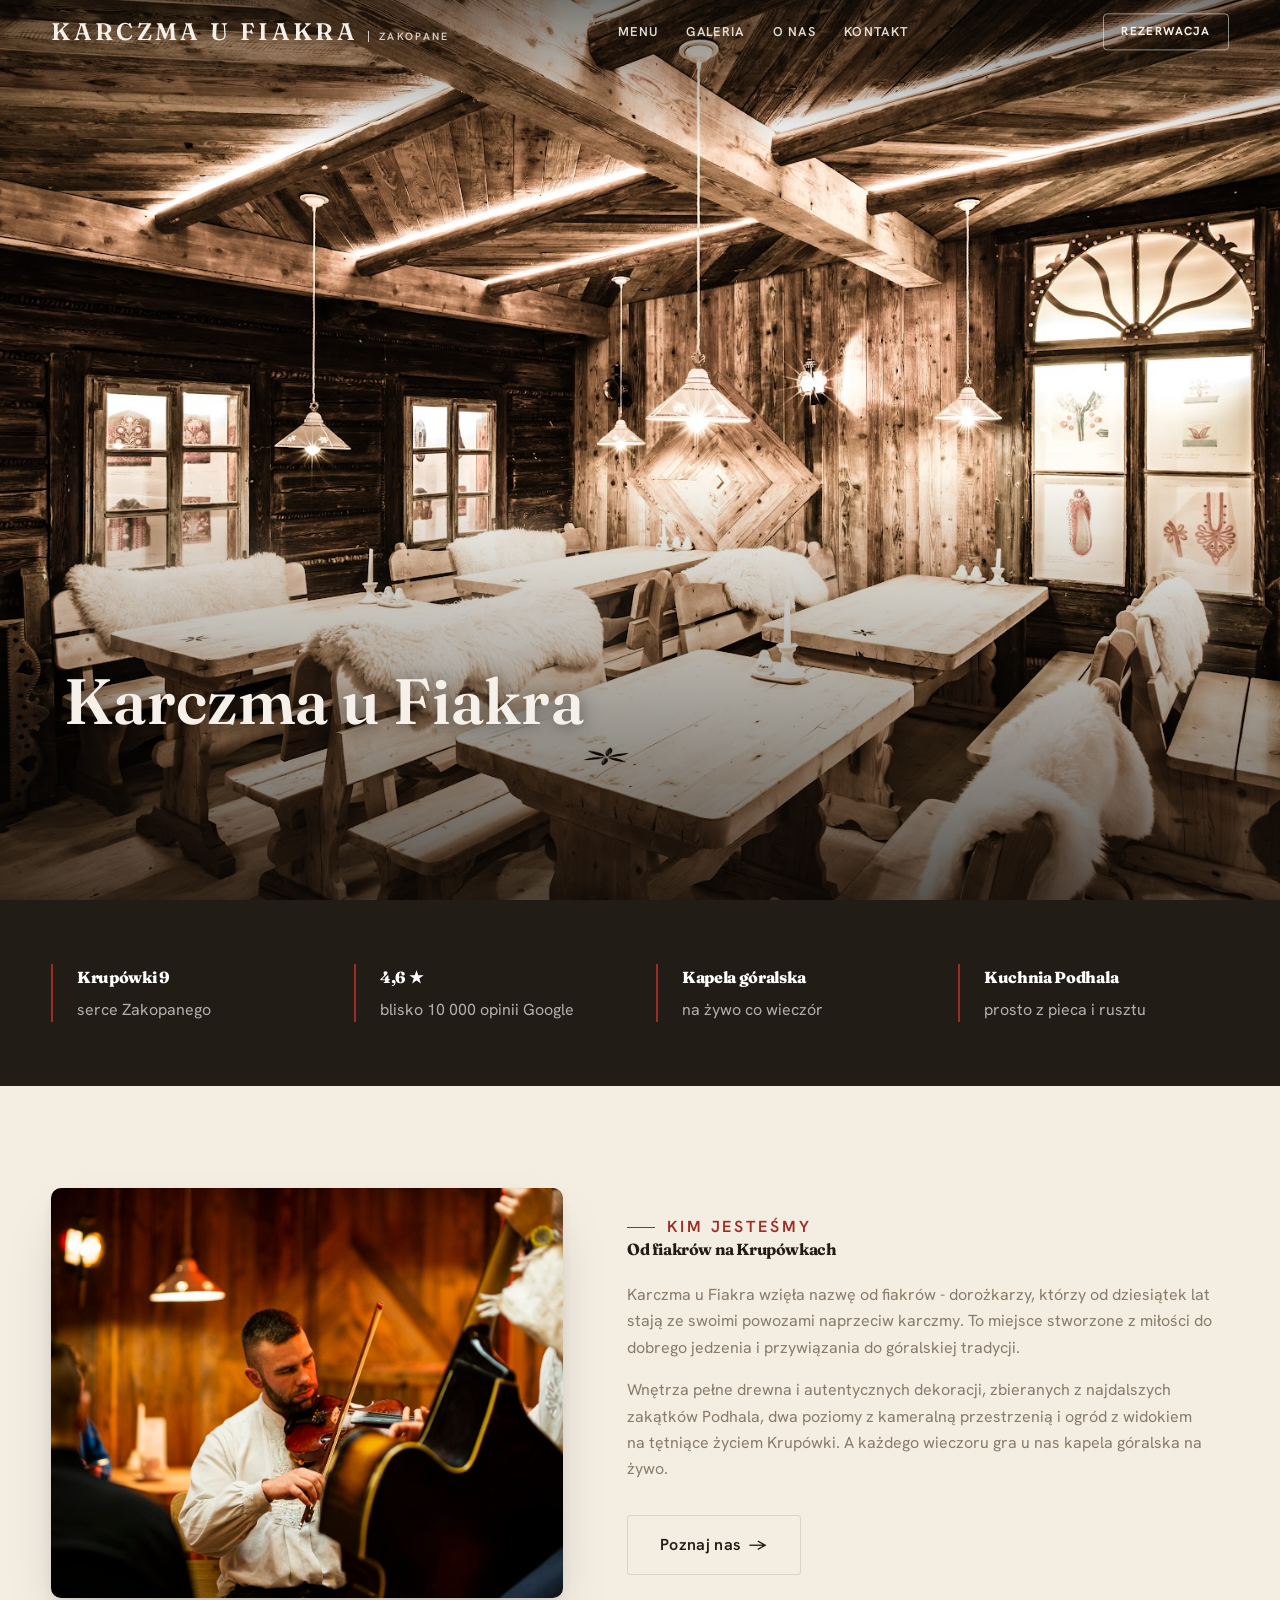
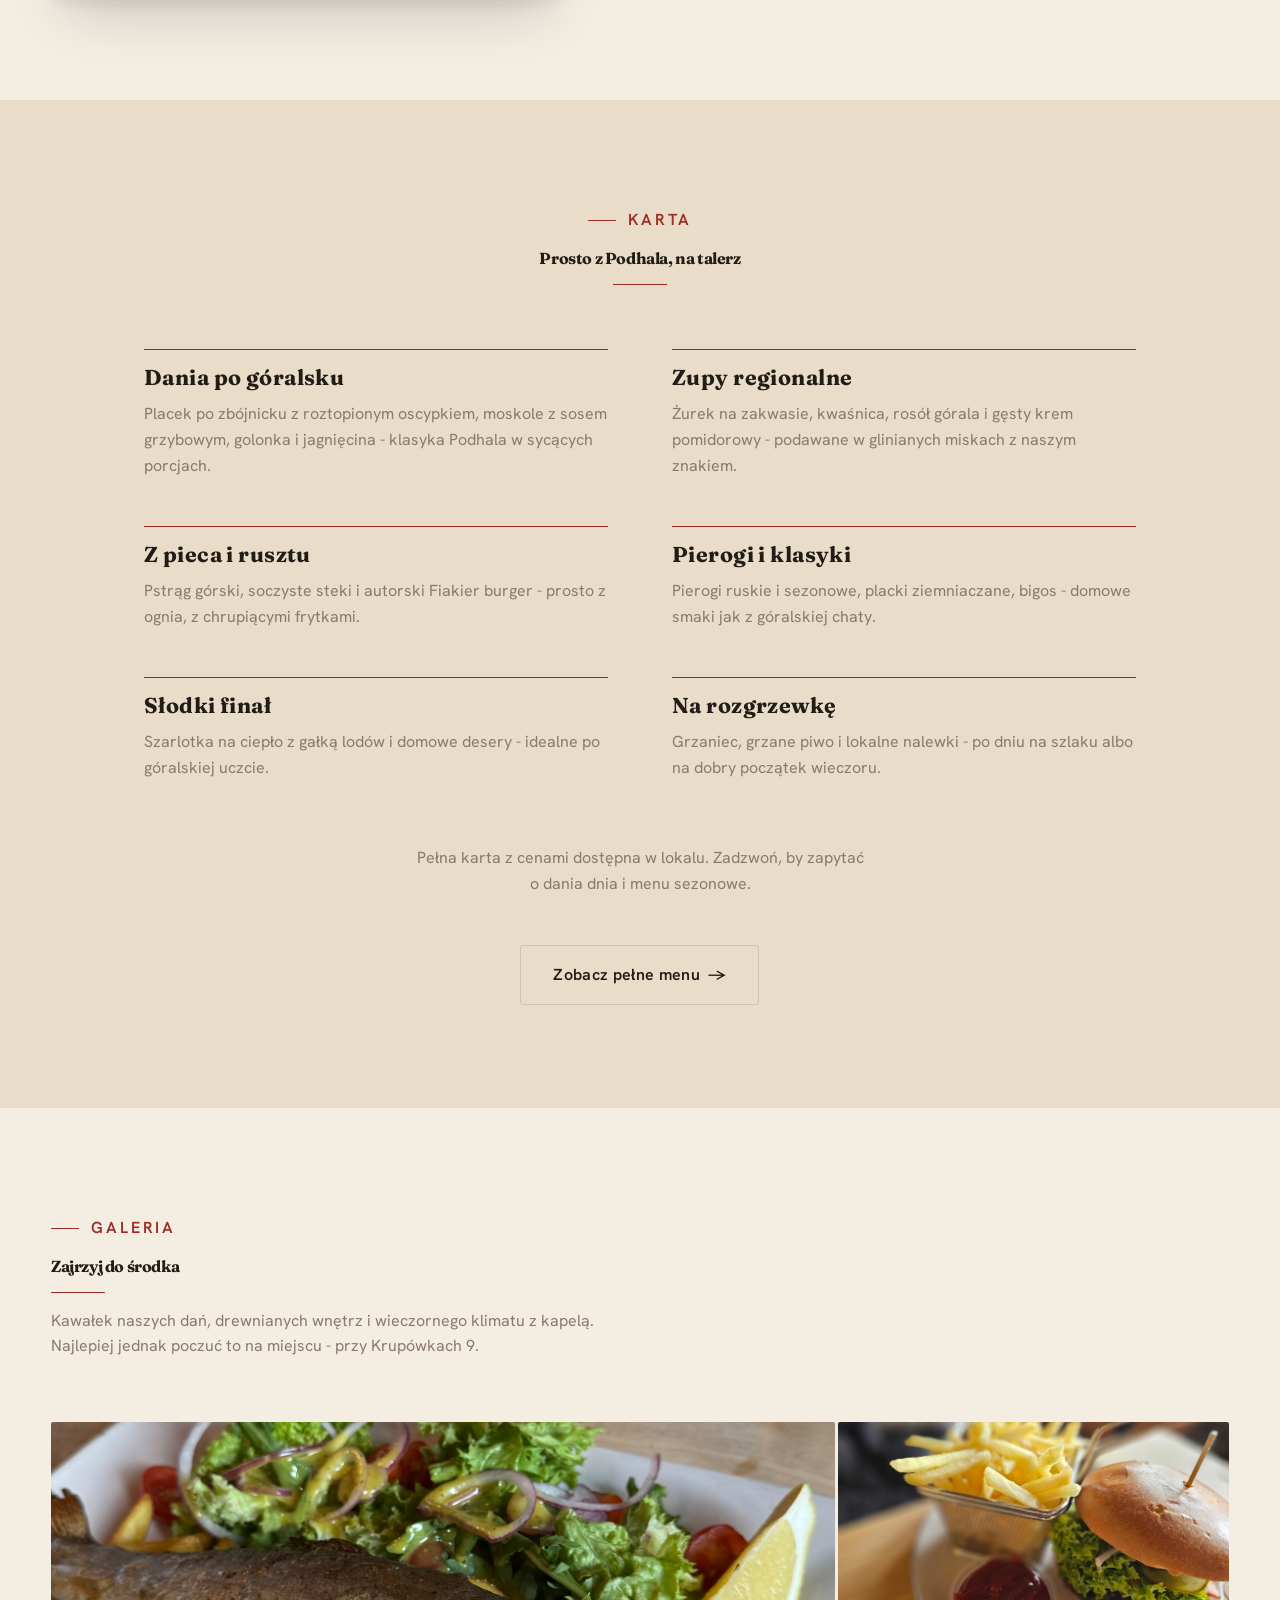
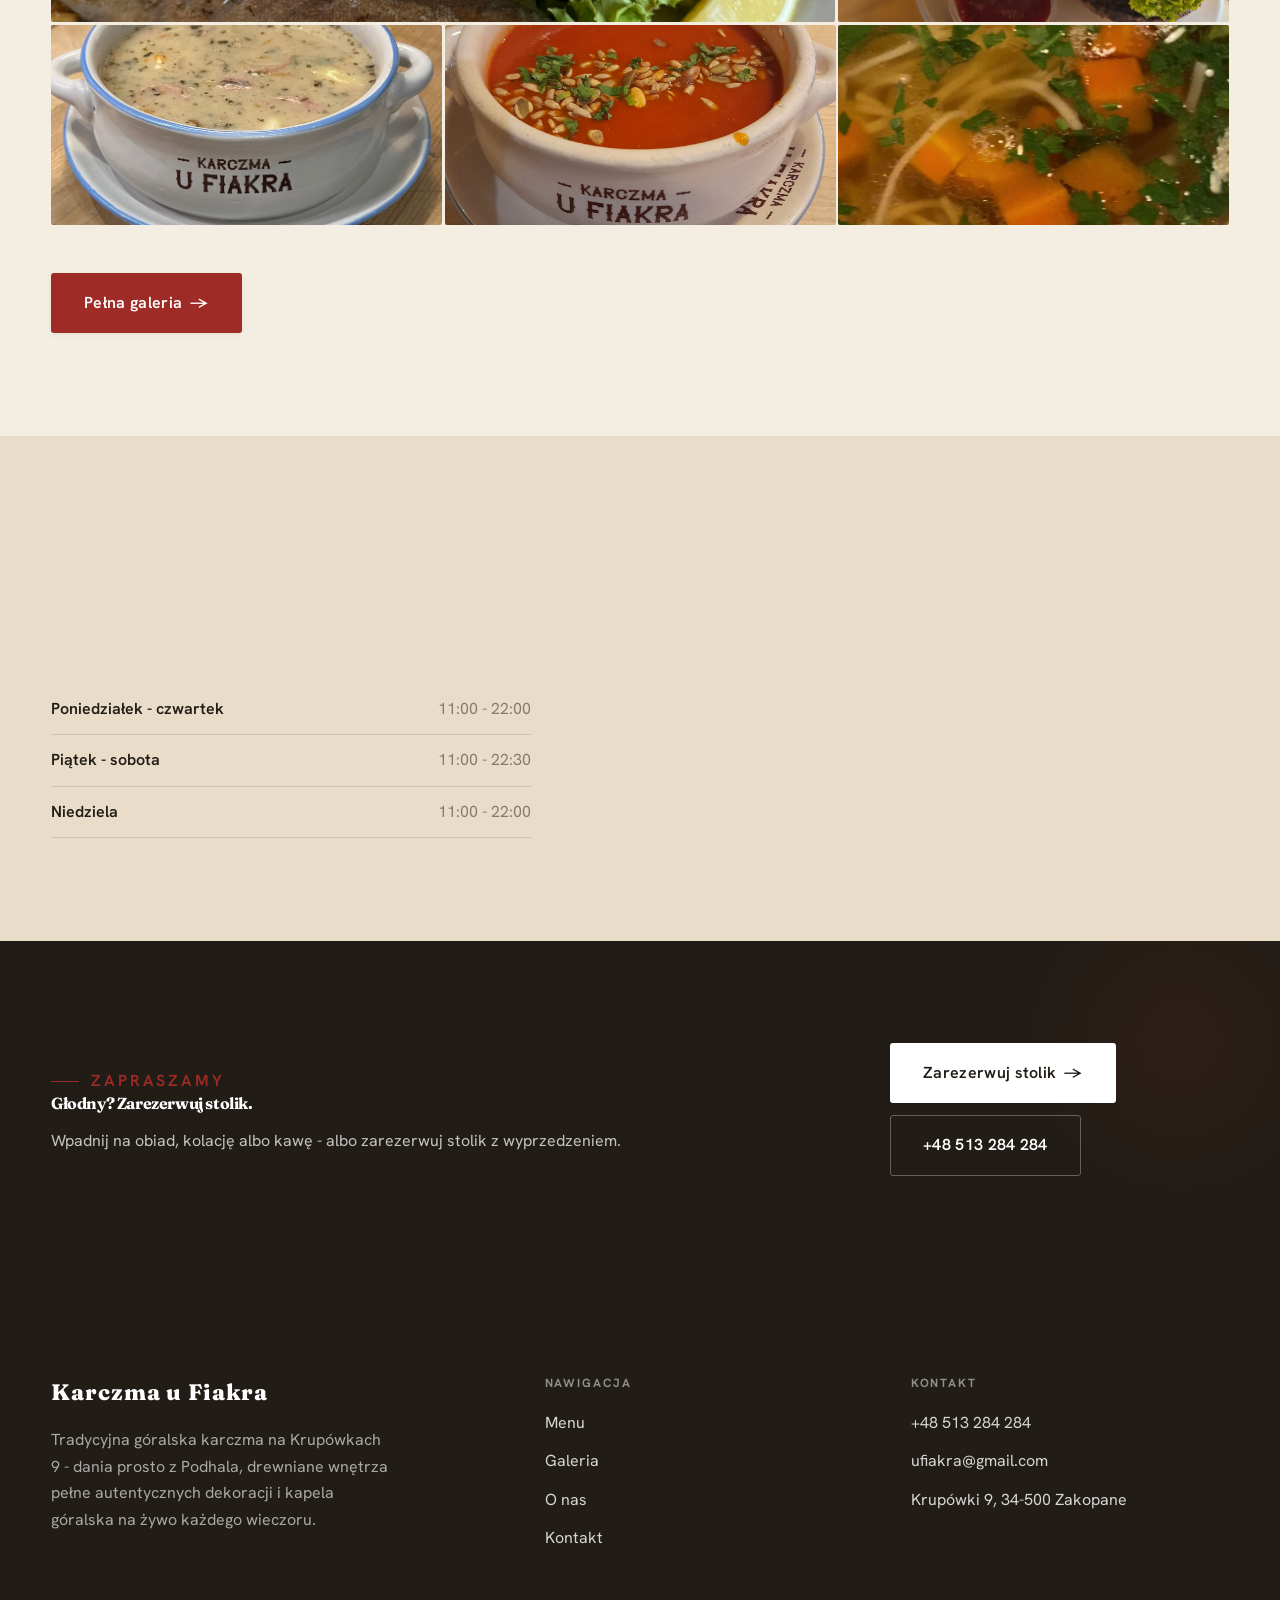
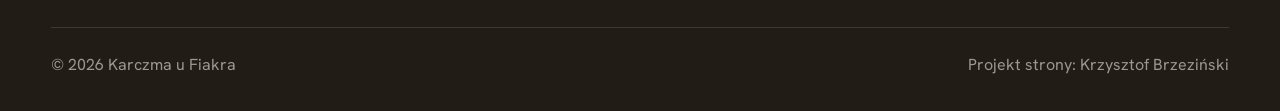
==== index.html @ a33dc00f "Strona demo: karczma-u-fiakra (Karczma u Fiakra, Zakopane)" ====
<!DOCTYPE html>
<html lang="pl">
<head>
<meta charset="UTF-8">
<meta name="viewport" content="width=device-width, initial-scale=1.0">
<title>Karczma u Fiakra - Karczma góralska · Zakopane</title>
<meta name="description" content="Karczma u Fiakra na Krupówkach w Zakopanem - tradycyjna kuchnia Podhala, drewniane wnętrza pełne góralskich dekoracji i kapela góralska na żywo każdego wieczoru. Zarezerwuj stolik w sercu Krupówek.">
<link rel="preconnect" href="https://fonts.googleapis.com">
<link rel="preconnect" href="https://fonts.gstatic.com" crossorigin>
<link href="https://fonts.googleapis.com/css2?family=Fraunces:opsz,wght@9..144,500;9..144,600;9..144,700&family=Hanken+Grotesk:wght@400;500;600&display=swap" rel="stylesheet">
<link rel="stylesheet" href="assets/styles.css">
</head>
<body>

<header class="nav">
  <div class="wrap nav-inner">
    <a class="brand" href="index.html"><span class="name">Karczma u Fiakra</span><span class="sub">Zakopane</span></a>
    <nav class="nav-links">
      <a href="oferta.html">Menu</a>
      <a href="realizacje.html">Galeria</a>
      <a href="o-nas.html">O nas</a>
      <a href="kontakt.html">Kontakt</a>
      <a href="kontakt.html" class="btn btn-accent">Rezerwacja</a>
    </nav>
    <button class="nav-toggle" aria-label="Menu"><span></span><span></span><span></span></button>
  </div>
</header>

<section class="hero-gastro">
  <img class="hg-bg" src="img/hero.jpg" alt="Karczma u Fiakra">
  <div class="hg-veil"></div>
  <p class="hg-tagline">Karczma u Fiakra</p>
</section>
<section class="strip" style="padding-block:0">
  <div class="wrap">
    <div class="item reveal"><div class="k">Krupówki 9</div><div class="v">serce Zakopanego</div></div>
    <div class="item reveal"><div class="k">4,6 ★</div><div class="v">blisko 10 000 opinii Google</div></div>
    <div class="item reveal"><div class="k">Kapela góralska</div><div class="v">na żywo co wieczór</div></div>
    <div class="item reveal"><div class="k">Kuchnia Podhala</div><div class="v">prosto z pieca i rusztu</div></div>
  </div>
</section>
<section>
  <div class="wrap split">
    <div class="split-art reveal"><img src="img/g1.jpg" alt="Karczma u Fiakra - realizacja" loading="lazy"></div>
    <div class="split-copy reveal">
      <span class="eyebrow">Kim jesteśmy</span>
      <h2>Od fiakrów na Krupówkach</h2>
      <p class="muted">Karczma u Fiakra wzięła nazwę od fiakrów - dorożkarzy, którzy od dziesiątek lat stają ze swoimi powozami naprzeciw karczmy. To miejsce stworzone z miłości do dobrego jedzenia i przywiązania do góralskiej tradycji.</p>
      <p class="muted">Wnętrza pełne drewna i autentycznych dekoracji, zbieranych z najdalszych zakątków Podhala, dwa poziomy z kameralną przestrzenią i ogród z widokiem na tętniące życiem Krupówki. A każdego wieczoru gra u nas kapela góralska na żywo.</p>
      <a href="o-nas.html" class="btn btn-ghost">Poznaj nas <span class="arr">→</span></a>
    </div>
  </div>
</section>
<section id="menu" class="menu-sec">
  <div class="wrap">
    <div class="head center reveal">
      <span class="eyebrow">Karta</span>
      <h2>Prosto z Podhala, na talerz</h2>
    </div>
    <div class="menu-cats">
      <div class="menu-cat reveal"><h3>Dania po góralsku</h3><p>Placek po zbójnicku z roztopionym oscypkiem, moskole z sosem grzybowym, golonka i jagnięcina - klasyka Podhala w sycących porcjach.</p></div>
      <div class="menu-cat reveal"><h3>Zupy regionalne</h3><p>Żurek na zakwasie, kwaśnica, rosół górala i gęsty krem pomidorowy - podawane w glinianych miskach z naszym znakiem.</p></div>
      <div class="menu-cat reveal"><h3>Z pieca i rusztu</h3><p>Pstrąg górski, soczyste steki i autorski Fiakier burger - prosto z ognia, z chrupiącymi frytkami.</p></div>
      <div class="menu-cat reveal"><h3>Pierogi i klasyki</h3><p>Pierogi ruskie i sezonowe, placki ziemniaczane, bigos - domowe smaki jak z góralskiej chaty.</p></div>
      <div class="menu-cat reveal"><h3>Słodki finał</h3><p>Szarlotka na ciepło z gałką lodów i domowe desery - idealne po góralskiej uczcie.</p></div>
      <div class="menu-cat reveal"><h3>Na rozgrzewkę</h3><p>Grzaniec, grzane piwo i lokalne nalewki - po dniu na szlaku albo na dobry początek wieczoru.</p></div>
    </div>
    <p class="menu-note">Pełna karta z cenami dostępna w lokalu. Zadzwoń, by zapytać o dania dnia i menu sezonowe.</p>
    <div style="text-align:center;margin-top:var(--space-7)" class="reveal"><a href="oferta.html" class="btn btn-ghost">Zobacz pełne menu <span class="arr">→</span></a></div>
  </div>
</section>
<section>
  <div class="wrap">
    <div class="head reveal">
      <span class="eyebrow">Galeria</span>
      <h2>Zajrzyj do środka</h2>
      <p>Kawałek naszych dań, drewnianych wnętrz i wieczornego klimatu z kapelą. Najlepiej jednak poczuć to na miejscu - przy Krupówkach 9.</p>
    </div>
    <div class="gallery">
      <div class="tile t-two3 reveal"><img src="img/g5.jpg" alt="Kapela góralska na żywo" loading="lazy"><div class="cap">Kapela góralska na żywo</div></div>
      <div class="tile t-third reveal"><img src="img/g6.jpg" alt="Drewniane wnętrze" loading="lazy"><div class="cap">Drewniane wnętrze</div></div>
      <div class="tile t-third reveal"><img src="img/g7.jpg" alt="Placek po zbójnicku" loading="lazy"><div class="cap">Placek po zbójnicku</div></div>
      <div class="tile t-third reveal"><img src="img/g8.jpg" alt="Pierogi po naszemu" loading="lazy"><div class="cap">Pierogi po naszemu</div></div>
      <div class="tile t-third reveal"><img src="img/g9.jpg" alt="Pstrąg górski" loading="lazy"><div class="cap">Pstrąg górski</div></div>
    </div>
    <div style="margin-top:var(--space-7)" class="reveal"><a href="realizacje.html" class="btn btn-accent">Pełna galeria <span class="arr">→</span></a></div>
  </div>
</section>
<section class="trust">
  <div class="wrap">
    <div class="head reveal">
      <span class="eyebrow">Wizyta</span>
      <h2>Godziny i rezerwacja</h2>
    </div>
    <div class="godz reveal">
      <div class="godz-row"><b>Poniedziałek - czwartek</b><span>11:00 - 22:00</span></div>
      <div class="godz-row"><b>Piątek - sobota</b><span>11:00 - 22:30</span></div>
      <div class="godz-row"><b>Niedziela</b><span>11:00 - 22:00</span></div>
    </div>
  </div>
</section>
<section class="cta">
  <div class="wrap">
    <div class="reveal">
      <span class="eyebrow">Zapraszamy</span>
      <h2>Głodny? Zarezerwuj stolik.</h2>
      <p>Wpadnij na obiad, kolację albo kawę - albo zarezerwuj stolik z wyprzedzeniem.</p>
    </div>
    <div class="cta-actions reveal">
      <a href="kontakt.html" class="btn btn-light">Zarezerwuj stolik <span class="arr">→</span></a>
      <a href="tel:+48513284284" class="btn btn-ghost" style="color:#fff;border-color:rgba(255,255,255,.3)">+48 513 284 284</a>
    </div>
  </div>
</section>

<footer>
  <div class="wrap">
    <div class="foot-grid">
      <div class="foot-brand">
        <div class="name">Karczma u Fiakra</div>
        <p>Tradycyjna góralska karczma na Krupówkach 9 - dania prosto z Podhala, drewniane wnętrza pełne autentycznych dekoracji i kapela góralska na żywo każdego wieczoru.</p>
      </div>
      <div class="foot-col">
        <h4>Nawigacja</h4>
        <a href="oferta.html">Menu</a>
        <a href="realizacje.html">Galeria</a>
        <a href="o-nas.html">O nas</a>
        <a href="kontakt.html">Kontakt</a>
      </div>
      <div class="foot-col">
        <h4>Kontakt</h4>
        <a href="tel:+48513284284">+48 513 284 284</a>
        <a href="mailto:ufiakra@gmail.com">ufiakra@gmail.com</a>
        <p>Krupówki 9, 34-500 Zakopane</p>
      </div>
    </div>
    <div class="foot-bot">
      <span>© 2026 Karczma u Fiakra</span>
      <span>Projekt strony: Krzysztof Brzeziński</span>
    </div>
  </div>
</footer>
<div class="sticky-reserve"><a class="sr-book" href="kontakt.html">Zarezerwuj stolik</a><a class="sr-call" href="tel:+48513284284" aria-label="Zadzwoń"><svg class="ico-tel" width="16" height="16" viewBox="0 0 24 24" fill="none" aria-hidden="true"><path d="M6.6 10.8a15.5 15.5 0 0 0 6.6 6.6l2.2-2.2a1 1 0 0 1 1-.24 11.4 11.4 0 0 0 3.6.58 1 1 0 0 1 1 1V20a1 1 0 0 1-1 1A17 17 0 0 1 3 4a1 1 0 0 1 1-1h3.5a1 1 0 0 1 1 1c0 1.25.2 2.46.58 3.6a1 1 0 0 1-.25 1l-2.23 2.2Z" fill="currentColor"/></svg></a></div>

<script src="assets/main.js"></script>
</body>
</html>
---- assets/styles.css ----
/* ============================================================
   STOLBASZ — premium, architektoniczny B2B fit-out
   Jasna paleta, zero brązu. System wg premium-web-craft.
   Projekt strony: Krzysztof Brzeziński
   ============================================================ */

:root{
  /* PALETA — jasna, architektoniczna, chłodna */
  --paper:#F4EDE2;          /* główne tło */
  --paper-2:#E9DCC8;        /* sekcje alternatywne (chłodny jasny szary) */
  --paper-3:#E9DCC8;        /* delikatne wypełnienia */
  --ink:#211C16;            /* tekst główny — chłodny grafit */
  --ink-soft:#463528;       /* nagłówki drugorzędne */
  --muted:#897B69;          /* tekst poboczny */
  --line:rgba(33,28,22,.12);/* hairline */
  --accent:#9E2B25;         /* stonowany petrol-slate — jedyny akcent */
  --accent-d:#7E211C;
  --accent-soft:rgba(158,43,37,.10);
  --dark:#211C16;           /* sekcje ciemne (stopka/CTA) */

  /* ODSTĘPY — skala 4/8 */
  --space-1:4px; --space-2:8px; --space-3:12px; --space-4:16px; --space-5:24px;
  --space-6:32px; --space-7:48px; --space-8:64px; --space-9:96px; --space-10:128px;

  /* TYPOGRAFIA — fluid clamp() */
  --text-sm:clamp(.82rem,.8rem+.1vw,.9rem);
  --text-base:clamp(1rem,.97rem+.15vw,1.1rem);
  --text-lg:clamp(1.12rem,1.05rem+.3vw,1.3rem);
  --text-h3:clamp(1.2rem,1.1rem+.5vw,1.5rem);
  --text-h2:clamp(1.9rem,1.5rem+1.9vw,2.8rem);
  --text-h1:clamp(2.6rem,1.9rem+3.6vw,4.6rem);

  /* PROMIENIE — architektoniczne, raczej ostre */
  --r-sm:3px; --r-md:6px; --r-lg:10px;

  /* RUCH */
  --ease:cubic-bezier(.25,.46,.45,.94); --dur:.24s;

  /* CIENIE — miękkie, warstwowe */
  --sh-sm:0 1px 2px rgba(16,24,32,.04), 0 2px 8px rgba(16,24,32,.05);
  --sh-md:0 2px 6px rgba(16,24,32,.05), 0 12px 28px -8px rgba(16,24,32,.12);
  --sh-lg:0 6px 14px rgba(16,24,32,.07), 0 26px 56px -18px rgba(16,24,32,.22);

  --hairline:1px solid var(--line);

  --font-display:'Fraunces',serif;
  --font-body:'Hanken Grotesk',sans-serif;
}

*{box-sizing:border-box;margin:0;padding:0}
html{scroll-behavior:smooth}
body{
  font-family:var(--font-body);
  font-size:var(--text-base);
  line-height:1.65;
  color:var(--ink);
  background:var(--paper);
  -webkit-font-smoothing:antialiased;
  text-rendering:optimizeLegibility;
}
img{max-width:100%;display:block}
a{color:inherit;text-decoration:none}

.wrap{width:min(92%,1180px);margin-inline:auto}
section{padding-block:clamp(52px,6.5vw,96px)}

h1,h2,h3{font-family:var(--font-display);font-weight:700;line-height:1.08;letter-spacing:-.02em;color:var(--ink)}
h1{font-size:var(--text-h1);letter-spacing:-.035em}
h2{font-size:var(--text-h2);letter-spacing:-.025em}
h3{font-size:var(--text-h3)}
p{max-width:65ch}

.eyebrow{
  font-family:var(--font-body);
  font-size:var(--text-sm);
  font-weight:600;
  letter-spacing:.18em;
  text-transform:uppercase;
  color:var(--accent);
  display:inline-flex;align-items:center;gap:var(--space-3);
}
.eyebrow::before{content:"";width:28px;height:1px;background:var(--accent);display:inline-block}

.muted{color:var(--muted)}
.lead{font-size:var(--text-lg);line-height:1.55;color:var(--ink-soft);max-width:50ch}

/* ---------- BUTTONS ---------- */
.btn{
  display:inline-flex;align-items:center;gap:var(--space-2);
  font-weight:600;font-size:var(--text-sm);letter-spacing:.02em;
  padding:var(--space-4) var(--space-6);
  border-radius:var(--r-sm);
  transition:transform var(--dur) var(--ease),box-shadow var(--dur) var(--ease),background var(--dur) var(--ease);
  cursor:pointer;border:1px solid transparent;
}
.btn-accent{background:var(--accent);color:#fff;box-shadow:var(--sh-sm)}
.btn-accent:hover{background:var(--accent-d);transform:translateY(-2px);box-shadow:var(--sh-md)}
.btn-accent:active{transform:translateY(0);box-shadow:var(--sh-sm)}
.btn-ghost{background:transparent;color:var(--ink);border-color:var(--line)}
.btn-ghost:hover{border-color:var(--accent);color:var(--accent);transform:translateY(-2px)}
.btn-light{background:#fff;color:var(--ink);box-shadow:var(--sh-sm)}
.btn-light:hover{transform:translateY(-2px);box-shadow:var(--sh-md)}
.btn .arr{transition:transform var(--dur) var(--ease)}
.btn:hover .arr{transform:translateX(4px)}

/* ---------- NAV ---------- */
.nav{
  position:sticky;top:0;z-index:50;
  background:color-mix(in srgb,var(--paper) 88%,transparent);
  backdrop-filter:saturate(140%) blur(10px);
  border-bottom:var(--hairline);
}
.nav-inner{display:flex;align-items:center;justify-content:space-between;height:72px}
.brand{display:flex;flex-direction:column;line-height:1}
.brand .name{font-family:var(--font-display);font-weight:800;font-size:1.35rem;letter-spacing:.04em}
.brand .sub{font-size:.62rem;letter-spacing:.34em;text-transform:uppercase;color:var(--muted);margin-top:5px}
.nav-links{display:flex;align-items:center;gap:var(--space-6)}
.nav-links a{font-size:var(--text-sm);font-weight:500;color:var(--ink-soft);position:relative;padding-block:4px;transition:color var(--dur) var(--ease)}
.nav-links a::after{content:"";position:absolute;left:0;bottom:0;width:0;height:1.5px;background:var(--accent);transition:width var(--dur) var(--ease)}
.nav-links a:hover,.nav-links a.active{color:var(--ink)}
.nav-links a:hover::after,.nav-links a.active::after{width:100%}
.nav-links .btn{padding:var(--space-2) var(--space-5)}
/* przyciski w nav: właściwy kolor (przebij .nav-links a) + bez podkreślenia */
.nav-links a.btn-accent{color:#fff}
.nav-links a.btn-ghost,.nav-links a.btn-light{color:var(--ink)}
.nav-links a.btn::after{display:none}
.nav-toggle{display:none;background:none;border:none;cursor:pointer;flex-direction:column;gap:5px;padding:8px}
.nav-toggle span{width:24px;height:2px;background:var(--ink);transition:var(--dur)}

/* ---------- HERO (split) ---------- */
.hero{position:relative;overflow:hidden;border-bottom:var(--hairline)}
.hero-grid{display:grid;grid-template-columns:1.05fr .95fr;gap:clamp(24px,4vw,60px);align-items:center;
  padding-block:clamp(36px,4.5vw,64px)}
.hero-copy .eyebrow{margin-bottom:var(--space-5)}
.hero-copy h1{margin-bottom:var(--space-5)}
.hero-copy .lead{margin-bottom:var(--space-7)}
.hero-actions{display:flex;flex-wrap:wrap;gap:var(--space-4)}
.hero-art{position:relative;aspect-ratio:4/3;border-radius:var(--r-lg);overflow:hidden;box-shadow:var(--sh-lg)}
.hero-art img{width:100%;height:100%;object-fit:cover}
.hero-art::after{content:"";position:absolute;inset:0;background:linear-gradient(180deg,transparent 55%,rgba(18,24,28,.28))}
.hero-badge{position:absolute;left:var(--space-5);bottom:var(--space-5);z-index:2;
  background:rgba(252,252,251,.94);backdrop-filter:blur(4px);
  border-radius:var(--r-md);padding:var(--space-4) var(--space-5);box-shadow:var(--sh-md);max-width:78%}
.hero-badge strong{display:block;font-family:var(--font-display);font-size:1rem;letter-spacing:-.01em}
.hero-badge span{font-size:var(--text-sm);color:var(--muted)}

/* ---------- HERO duży / kinowy (strona główna) ---------- */
.hero-cine{position:relative;min-height:clamp(560px,82vh,840px);min-height:clamp(560px,82svh,840px);display:flex;align-items:center;overflow:hidden;border-bottom:var(--hairline)}
.hero-cine>img{position:absolute;inset:0;width:100%;height:100%;object-fit:cover;z-index:0}
.hero-cine::after{content:"";position:absolute;inset:0;z-index:1;
  background:linear-gradient(95deg,rgba(13,18,23,.86) 0%,rgba(13,18,23,.64) 32%,rgba(13,18,23,.24) 62%,rgba(13,18,23,.04) 100%)}
.hero-cine .wrap{position:relative;z-index:2;padding-block:var(--space-8)}
.hero-cine .hero-copy{max-width:660px}
.hero-cine .eyebrow{color:#fff;margin-bottom:var(--space-5)}
.hero-cine .eyebrow::before{background:#fff}
.hero-cine h1{color:#fff;margin-bottom:var(--space-5);font-size:clamp(2.9rem,2rem+4.4vw,5.2rem)}
.hero-cine .lead{color:rgba(255,255,255,.92);max-width:48ch;margin-bottom:var(--space-7)}
.hero-cine .hero-actions{display:flex;flex-wrap:wrap;gap:var(--space-4)}
@media(max-width:680px){
  .hero-cine{min-height:clamp(520px,76vh,640px);min-height:clamp(520px,76svh,640px);align-items:flex-end}
  .hero-cine::after{background:linear-gradient(0deg,rgba(13,18,23,.9) 6%,rgba(13,18,23,.45) 55%,rgba(13,18,23,.25) 100%)}
  .hero-cine .wrap{padding-bottom:var(--space-9)}
}

/* full-bleed hero variant (podstrony) */
.pagehead{position:relative;min-height:46vh;min-height:46svh;display:flex;align-items:flex-end;overflow:hidden;border-bottom:var(--hairline)}
.pagehead img{position:absolute;inset:0;width:100%;height:100%;object-fit:cover}
.pagehead::after{content:"";position:absolute;inset:0;background:linear-gradient(180deg,rgba(18,24,28,.25),rgba(18,24,28,.62))}
.pagehead .wrap{position:relative;z-index:2;padding-block:var(--space-9);color:#fff}
.pagehead h1{color:#fff;max-width:18ch}
.pagehead .eyebrow{color:#fff}
.pagehead .eyebrow::before{background:#fff}
.pagehead p{color:rgba(255,255,255,.86);margin-top:var(--space-4);max-width:54ch}

/* ---------- STRIP (pasek skrótów / liczby) ---------- */
.strip{background:var(--dark);color:#fff}
.strip .wrap{display:grid;grid-template-columns:repeat(4,1fr);gap:var(--space-6);padding-block:var(--space-8)}
.strip .item .k{font-family:var(--font-display);font-size:clamp(1.6rem,1.2rem+1.4vw,2.4rem);font-weight:800;letter-spacing:-.02em;color:#fff}
.strip .item .v{font-size:var(--text-sm);color:rgba(255,255,255,.66);margin-top:var(--space-2);line-height:1.45}
.strip .item{border-left:2px solid var(--accent);padding-left:var(--space-5)}

/* ---------- SECTION HEAD ---------- */
.head{max-width:48rem;margin-bottom:var(--space-8)}
.head.center{margin-inline:auto;text-align:center}
.head .eyebrow{margin-bottom:var(--space-4)}
.head h2{margin-bottom:var(--space-4)}
.head p{color:var(--muted);font-size:var(--text-lg);line-height:1.55}
.head.center p{margin-inline:auto}

/* ---------- INTRO SPLIT ---------- */
.split{display:grid;grid-template-columns:.92fr 1.08fr;gap:clamp(28px,5vw,80px);align-items:center}
.split.rev{grid-template-columns:1.08fr .92fr}
.split.rev .split-art{order:-1}
.split-art{position:relative;aspect-ratio:5/4;border-radius:var(--r-lg);overflow:hidden;box-shadow:var(--sh-lg)}
.split-art img{width:100%;height:100%;object-fit:cover}
.split-copy h2{margin-bottom:var(--space-5)}
.split-copy p+p{margin-top:var(--space-4)}
.split-copy .btn{margin-top:var(--space-6)}

/* ---------- SERVICES (zakres) ---------- */
.svc-grid{display:grid;grid-template-columns:repeat(auto-fit,minmax(280px,1fr));gap:var(--space-5)}
.svc{background:#fff;border:var(--hairline);border-radius:var(--r-md);padding:var(--space-7) var(--space-6);
  transition:transform var(--dur) var(--ease),box-shadow var(--dur) var(--ease),border-color var(--dur) var(--ease);
  position:relative;overflow:hidden}
.svc::before{content:"";position:absolute;left:0;top:0;width:3px;height:0;background:var(--accent);transition:height var(--dur) var(--ease)}
.svc:hover{transform:translateY(-4px);box-shadow:var(--sh-md);border-color:transparent}
.svc:hover::before{height:100%}
.svc .ic{font-family:var(--font-display);font-size:.8rem;font-weight:700;letter-spacing:.12em;color:var(--accent);margin-bottom:var(--space-4)}
.svc h3{margin-bottom:var(--space-3);font-size:1.22rem}
.svc p{color:var(--muted);font-size:var(--text-base);line-height:1.6}

/* big detailed service rows */
.svc-row{display:grid;grid-template-columns:.8fr 1.2fr;gap:clamp(20px,4vw,60px);align-items:center;padding-block:var(--space-8)}
.svc-row+.svc-row{border-top:var(--hairline)}
.svc-row.rev{grid-template-columns:1.2fr .8fr}
.svc-row.rev .svc-row-art{order:-1}
.svc-row-art{aspect-ratio:4/3;border-radius:var(--r-md);overflow:hidden;box-shadow:var(--sh-md)}
.svc-row-art img{width:100%;height:100%;object-fit:cover}
.svc-row h3{font-size:1.5rem;margin-bottom:var(--space-4)}
.svc-row .num{font-family:var(--font-display);font-size:.85rem;font-weight:700;letter-spacing:.14em;color:var(--accent);display:block;margin-bottom:var(--space-3)}
.svc-row ul{list-style:none;margin-top:var(--space-4);display:flex;flex-direction:column;gap:var(--space-2)}
.svc-row li{position:relative;padding-left:var(--space-5);color:var(--muted);font-size:var(--text-base)}
.svc-row li::before{content:"";position:absolute;left:0;top:.62em;width:8px;height:1px;background:var(--accent)}

/* ---------- GALLERY (realizacje) ---------- */
.gallery{display:grid;grid-template-columns:repeat(12,1fr);gap:var(--space-4);grid-auto-rows:200px}
/* GALERIA MASONRY — pionowe zdjęcia (portrety beauty/wellness) bez przycinania: kolumny, height auto */
.gallery-masonry{column-count:3;column-gap:var(--space-4)}
@media(max-width:900px){.gallery-masonry{column-count:2}}
@media(max-width:560px){.gallery-masonry{column-count:1}}
.gallery-masonry .m-tile{break-inside:avoid;margin:0 0 var(--space-4);padding:0;position:relative;overflow:hidden;border-radius:var(--r-md);border:1px solid var(--line)}
.gallery-masonry .m-tile img{width:100%;height:auto;display:block}
.gallery-masonry .m-tile .cap{position:absolute;left:0;right:0;bottom:0;padding:var(--space-4);color:#fff;background:linear-gradient(0deg,rgba(0,0,0,.55),transparent);font-size:var(--text-sm)}
.tile{position:relative;overflow:hidden;border-radius:var(--r-md);box-shadow:var(--sh-sm);
  transition:transform var(--dur) var(--ease),box-shadow var(--dur) var(--ease)}
.tile img{width:100%;height:100%;object-fit:cover;transition:transform .6s var(--ease)}
.tile:hover{box-shadow:var(--sh-md)}
.tile:hover img{transform:scale(1.05)}
.tile .cap{position:absolute;left:0;right:0;bottom:0;padding:var(--space-5) var(--space-4) var(--space-4);
  background:linear-gradient(transparent,rgba(18,24,28,.78));color:#fff;
  font-size:var(--text-sm);font-weight:600;letter-spacing:.01em;
  opacity:0;transform:translateY(8px);transition:var(--dur) var(--ease)}
.tile:hover .cap{opacity:1;transform:translateY(0)}
.tile .cap small{display:block;font-weight:400;opacity:.78;letter-spacing:.04em;text-transform:uppercase;font-size:.66rem;margin-top:3px}
/* bento spans */
.t-wide{grid-column:span 6}
.t-tall{grid-column:span 6;grid-row:span 2}
.t-std{grid-column:span 6}
.t-third{grid-column:span 4}
.t-two3{grid-column:span 8}

/* ---------- TRUST / WIARYGODNOŚĆ ---------- */
.trust{background:var(--paper-2)}
.trust-grid{display:grid;grid-template-columns:repeat(auto-fit,minmax(240px,1fr));gap:var(--space-5);margin-top:var(--space-7)}
.trust-card{background:#fff;border-radius:var(--r-md);padding:var(--space-7) var(--space-6);box-shadow:var(--sh-sm);border-top:3px solid var(--accent)}
.trust-card .big{font-family:var(--font-display);font-size:clamp(1.8rem,1.3rem+1.6vw,2.6rem);font-weight:800;letter-spacing:-.02em;color:var(--ink);line-height:1}
.trust-card h3{font-size:1.12rem;margin:var(--space-3) 0 var(--space-2)}
.trust-card p{color:var(--muted);font-size:var(--text-base);line-height:1.55}

/* ---------- CTA band ---------- */
.cta{background:var(--dark);color:#fff;position:relative;overflow:hidden}
.cta .wrap{display:grid;grid-template-columns:1.4fr .6fr;gap:var(--space-7);align-items:center;position:relative;z-index:2}
.cta h2{color:#fff;max-width:20ch}
.cta p{color:rgba(255,255,255,.74);margin-top:var(--space-4)}
.cta-actions{display:flex;flex-direction:column;gap:var(--space-3);align-items:flex-start}
.cta::before{content:"";position:absolute;right:-80px;top:-80px;width:360px;height:360px;border-radius:50%;
  background:radial-gradient(circle,var(--accent-soft),transparent 70%)}

/* ---------- CONTACT ---------- */
.contact-grid{display:grid;grid-template-columns:.85fr 1.15fr;gap:clamp(28px,4vw,56px);align-items:start}
.info-list{display:flex;flex-direction:column;gap:var(--space-2)}
.info-row{display:flex;gap:var(--space-4);align-items:flex-start;padding-block:var(--space-4);border-bottom:var(--hairline)}
.info-row .ic{flex:none;width:42px;height:42px;display:grid;place-items:center;border-radius:50%;
  background:var(--accent-soft);color:var(--accent);font-size:1.05rem}
.info-row .lbl{font-size:.72rem;letter-spacing:.14em;text-transform:uppercase;color:var(--muted)}
.info-row .val{font-weight:600;font-size:var(--text-base);margin-top:2px}
.info-row a.val:hover{color:var(--accent)}
.map{border:none;border-radius:var(--r-lg);box-shadow:var(--sh-md);width:100%;height:100%;min-height:380px;filter:grayscale(.2) contrast(1.02)}
.form{background:#fff;border:var(--hairline);border-radius:var(--r-lg);padding:clamp(24px,3vw,40px);box-shadow:var(--sh-sm)}
.form .fld{margin-bottom:var(--space-5)}
.form label{display:block;font-size:var(--text-sm);font-weight:600;margin-bottom:var(--space-2)}
.form input,.form textarea{width:100%;font-family:inherit;font-size:var(--text-base);color:var(--ink);
  padding:var(--space-4);border:var(--hairline);border-radius:var(--r-sm);background:var(--paper);transition:border-color var(--dur)}
.form input:focus,.form textarea:focus{outline:none;border-color:var(--accent);background:#fff}
.form textarea{resize:vertical;min-height:120px}
.form .note{font-size:var(--text-sm);color:var(--muted);margin-top:var(--space-3)}

/* ---------- FOOTER ---------- */
footer{background:var(--dark);color:#fff;padding-block:var(--space-9) var(--space-6)}
.foot-grid{display:grid;grid-template-columns:1.4fr 1fr 1fr;gap:var(--space-7);margin-bottom:var(--space-8)}
.foot-brand .name{font-family:var(--font-display);font-weight:800;font-size:1.4rem;letter-spacing:.04em}
.foot-brand p{color:rgba(255,255,255,.62);margin-top:var(--space-4);font-size:var(--text-base);max-width:38ch}
.foot-col h4{font-size:.74rem;letter-spacing:.16em;text-transform:uppercase;color:rgba(255,255,255,.5);margin-bottom:var(--space-4)}
.foot-col a,.foot-col p{display:block;color:rgba(255,255,255,.82);font-size:var(--text-base);margin-bottom:var(--space-3)}
.foot-col a:hover{color:#fff}
.foot-bot{border-top:1px solid rgba(255,255,255,.12);padding-top:var(--space-5);display:flex;justify-content:space-between;flex-wrap:wrap;gap:var(--space-3);
  font-size:var(--text-sm);color:rgba(255,255,255,.55)}
.foot-bot a:hover{color:#fff}

/* ---------- REVEAL ---------- */
.reveal{opacity:0;transform:translateY(22px);transition:opacity .6s var(--ease),transform .6s var(--ease)}
.reveal.in{opacity:1;transform:none}

/* ---------- RESPONSIVE ---------- */
@media(max-width:920px){
  .hero-grid,.split,.split.rev,.svc-row,.svc-row.rev,.cta .wrap,.contact-grid,.foot-grid{grid-template-columns:1fr}
  .split.rev .split-art,.svc-row.rev .svc-row-art{order:0}
  .hero-art{aspect-ratio:16/10;max-height:420px}
  .strip .wrap{grid-template-columns:repeat(2,1fr);gap:var(--space-7)}
  .gallery{grid-auto-rows:180px}
  .t-wide,.t-tall,.t-std,.t-third,.t-two3{grid-column:span 6}
  .t-tall{grid-row:span 1}
  .cta-actions{flex-direction:row;flex-wrap:wrap}
  .foot-grid{gap:var(--space-6)}
}
@media(max-width:680px){
  .nav-links{position:fixed;inset:72px 0 auto 0;background:var(--paper);flex-direction:column;align-items:stretch;
    gap:0;padding:var(--space-4) 6%;border-bottom:var(--hairline);box-shadow:var(--sh-md);
    transform:translateY(-120%);transition:transform var(--dur) var(--ease)}
  .nav-links.open{transform:translateY(0)}
  .nav-links a{padding-block:var(--space-4);border-bottom:var(--hairline)}
  .nav-links .btn{margin-top:var(--space-3);justify-content:center}
  .nav-toggle{display:flex}
  .strip .wrap{grid-template-columns:1fr}
  .gallery{grid-template-columns:repeat(6,1fr)}
  .foot-grid{grid-template-columns:1fr}
}
@media(prefers-reduced-motion:reduce){
  *{animation-duration:.01ms!important;transition:none!important}
  .reveal{opacity:1!important;transform:none!important}
  html{scroll-behavior:auto}
}

/* ============================================================
   PREMIUM LAYER — destylat deep-researchu branż (anty-AI, spokój).
   Zmienne STOLBASZ (--accent/--ink/--paper/--line/--dark). Ruch ledwo
   zauważalny, krzywa cubic-bezier(.16,.84,.44,1); prefers-reduced-motion
   pokryte blanketem wyżej. Karty hairline zamiast cieni = #1 sygnał „nie-AI".
   ============================================================ */

/* więcej oddechu między sekcjami (liderzy: 110-130px) */
section{padding-block:clamp(64px,8vw,128px)}

/* 1) Aksamitny reveal — dłuższa, miękka krzywa zamiast „skoku" */
.reveal{transition:opacity .9s cubic-bezier(.16,.84,.44,1),transform .9s cubic-bezier(.16,.84,.44,1);will-change:opacity,transform}
/* stagger TYLKO w galerii (tam pozycja = porządek dzieci) */
.gallery .reveal:nth-child(2){transition-delay:.07s}
.gallery .reveal:nth-child(3){transition-delay:.14s}
.gallery .reveal:nth-child(4){transition-delay:.21s}
.gallery .reveal:nth-child(5){transition-delay:.28s}
.gallery .reveal:nth-child(6){transition-delay:.35s}

/* 2) Hero STATYCZNY na .hero-cine — Ken Burns CAŁKIEM WYŁĄCZONY 26.06 (3. zgłoszenie Szymona).
   GENEZA: animowanie scale na <img> hero z teksturami (cegły/framugi) re-samplinguje obraz
   klatka po klatce → na części ekranów drobne drganie/shimmer = „heroshot się trzęsie".
   translateY usunięto wcześniej, scale-only + will-change/GPU NIE wystarczyły do GWARANCJI gładkości.
   Krzysztof zażądał pewności („make sure, że błąd się nie pojawi") > efekt. Zero animacji = 0% drgania.
   Delikatny zoom zostaje TYLKO w pełnoekranowych hero gastro/studio (hg-bg/hs-bg — tło, inny
   mechanizm, chwalone, nigdy nie zgłaszane). NIE wracać do KB na .hero-cine bez realnego testu
   na sprzęcie klienta — to ryzyko regresji „trzęsienia”. */
/* BEZPIECZNY "wow" na hero = jednorazowy FADE-IN (opacity), nie zoom.
   opacity nie dotyka bitmapy → gładkie na KAŻDYM zdjęciu/ekranie/GPU, zero ryzyka migotania.
   Geometryczny ruch (scale/translate) na .hero-cine jest ZAKAZANY (bramka pilnuje). */
@keyframes heroFade{from{opacity:0}to{opacity:1}}
.hero-cine>img{transform:none;animation:heroFade 1.1s ease-out both}

/* 3) Akcentowy hairline pod nagłówkiem sekcji, który „rysuje się" przy wejściu */
.head h2{position:relative;padding-bottom:18px}
.head h2::after{content:"";position:absolute;left:0;bottom:0;height:1px;width:0;background:var(--accent);transition:width 1s cubic-bezier(.16,.84,.44,1) .15s}
.head.center h2::after{left:50%;transform:translateX(-50%)}
.head.reveal.in h2::after,.head.center.reveal.in h2::after{width:54px}

/* 4) Karty HAIRLINE zamiast cieni/zaokrągleń (najmocniejszy anty-AI detal) */
.svc{background:transparent;border:1px solid var(--line);border-radius:var(--r-sm);box-shadow:none}
.svc:hover{box-shadow:none;border-color:var(--accent);transform:translateY(-3px)}
.trust-card{background:transparent;box-shadow:none;border:1px solid var(--line);border-top:2px solid var(--accent);border-radius:var(--r-sm)}
.tile{box-shadow:none;border-radius:var(--r-sm)}
.tile:hover{box-shadow:none}

/* 5) Sticky-nav kondensuje się po przewinięciu (sygnał dopracowania) */
.nav{transition:box-shadow .4s ease,background .4s ease}
.nav.is-stuck{box-shadow:0 1px 0 var(--line),0 14px 30px -24px rgba(0,0,0,.45)}
.nav-inner{transition:height .35s var(--ease)}
.nav.is-stuck .nav-inner{height:60px}

/* 6) MANIFESTO — pełnoekranowy cytat-bohater (zastępuje generyczne „Dlaczego my") */
.manifesto{background:var(--paper-2);text-align:center}
.manifesto .wrap{max-width:60rem}
.manifesto p{font-family:var(--font-display);font-style:italic;font-size:clamp(1.6rem,1rem+2.4vw,2.8rem);line-height:1.32;color:var(--ink-soft);margin-inline:auto;max-width:26ch;position:relative;padding-top:var(--space-8)}
.manifesto p::before{content:"";position:absolute;top:0;left:50%;transform:translateX(-50%);width:54px;height:1px;background:var(--accent)}
.manifesto p span{color:var(--accent);font-style:italic}

/* 7) GATEWAYS — 3 duże bramy-zdjęcia (zamiast paska menu usług) */
.gateways{display:grid;grid-template-columns:repeat(3,1fr);gap:var(--space-4)}
.gateway{position:relative;aspect-ratio:3/4;overflow:hidden;border-radius:var(--r-sm);display:block}
.gateway img{width:100%;height:100%;object-fit:cover;transition:transform .8s var(--ease),filter .5s var(--ease)}
.gateway::after{content:"";position:absolute;inset:0;background:linear-gradient(180deg,transparent 38%,rgba(18,24,28,.74))}
.gateway:hover img{transform:scale(1.05);filter:brightness(1.05)}
.gateway .g-ttl{position:absolute;left:0;right:0;bottom:0;z-index:2;padding:var(--space-6) var(--space-5);color:#fff;font-family:var(--font-display);font-size:1.45rem;letter-spacing:-.01em;line-height:1.15}
.gateway .g-ttl small{display:block;font-family:var(--font-body);font-size:var(--text-sm);font-weight:400;opacity:.82;letter-spacing:.03em;margin-top:5px}
@media(max-width:760px){.gateways{grid-template-columns:1fr}.gateway{aspect-ratio:16/10}}

/* 8) LOGO klienta w nagłówku (gdy podane --logo) */
.brand-logo{height:40px;width:auto;max-width:220px;object-fit:contain;display:block}
.nav.is-stuck .brand-logo{height:34px}
@media(max-width:680px){.brand-logo{height:32px}}

/* === rodzina: gastro === */
/* ============================================================
   RODZINA: GASTRO (restauracja / kawiarnia / bar / pizzeria)
   Doklejane NA WIERZCH base.css. Dziedziczy paletę/fonty skórki gastro (Bodoni Moda + terakota).
   Filozofia: APETYT + REZERWACJA STOLIKA (nie zaufanie/wycena jak u fachowca).
   Menu = kategorie BEZ zmyślonych dań/cen (uczciwość); godziny tylko z reconu.
   ============================================================ */

/* --- Galeria atmosfery: gutterless, ostre rogi (food/wnętrze, nie "dokumentacja") --- */
.gallery{gap:3px}
.tile{border-radius:2px;box-shadow:none}
.tile:hover{box-shadow:none}

/* --- MENU: kategorie (nazwa serif + opis, hairline) - BEZ wymyslonych dań i cen --- */
.menu-sec{background:var(--paper-2)}
.menu-cats{display:grid;grid-template-columns:repeat(2,1fr);gap:var(--space-7) var(--space-8);max-width:62rem;margin:0 auto}
.menu-cat{border-top:1px solid var(--accent);padding-top:var(--space-4)}
.menu-cat h3{font-family:var(--font-display);font-size:1.35rem;letter-spacing:.02em;margin-bottom:var(--space-3)}
.menu-cat p{color:var(--muted);font-size:var(--text-base);line-height:1.6}
.menu-note{text-align:center;color:var(--muted);font-size:var(--text-sm);margin-top:var(--space-8);max-width:50ch;margin-inline:auto}
@media(max-width:760px){.menu-cats{grid-template-columns:1fr;gap:var(--space-6)}}

/* --- KARTA GODZIN (renderowana tylko z realnych danych) --- */
.godz{max-width:30rem}
.godz-row{display:flex;justify-content:space-between;gap:var(--space-5);border-bottom:1px solid var(--line);padding-block:var(--space-3)}
.godz-row b{font-weight:600;color:var(--ink)}
.godz-row span{color:var(--muted)}

/* --- STICKY-RESERVE: dolny pasek mobile (gastro-odpowiednik sticky-call) --- */
.sticky-reserve{display:none}
@media(max-width:820px){
  .sticky-reserve{display:grid;grid-template-columns:1fr auto;gap:1px;position:fixed;left:0;right:0;bottom:0;z-index:90;
    background:var(--line);box-shadow:0 -6px 20px -10px rgba(0,0,0,.4)}
  .sticky-reserve a{padding:15px 8px;text-align:center;font-weight:700;font-size:.95rem;letter-spacing:.01em}
  .sr-book{background:var(--accent);color:#fff}
  .sr-call{background:var(--paper);color:var(--ink);padding-inline:22px}
  body{padding-bottom:56px}
}

/* ============================================================
   FAZA 3 - OSOBNY UKŁAD GASTRO (wzór: topowe restauracje - Noma/Disfrutar/Septime/Alchemist; research wf_c20bffea).
   Hero MINIMALNY: samo pełnoekranowe zdjęcie + 1 krótka linijka w DOLNYM-LEWYM rogu. Reszta = oddech.
   Nazwa pada RAZ - jako logo w navie, NIGDY dublowana wielkim tytułem (to #1 tell taniej strony).
   Nav: logo z LEWEJ (split), przezroczysty nad zdjęciem, lity po scrollu. CTA "Rezerwacja" = obrys w navie, nie guzik na środku.
   ============================================================ */
.hero-gastro{position:relative;height:100vh;height:100svh;min-height:560px;display:flex;align-items:flex-end;overflow:hidden;isolation:isolate}
.hero-gastro .hg-bg{position:absolute;inset:0;width:100%;height:100%;object-fit:cover;z-index:-2;animation:hgKen 28s ease-out infinite alternate}
@keyframes hgKen{from{transform:scale(1.05)}to{transform:scale(1.13)}}
/* overlay: ciemny TYLKO u dołu (pod linijkę), góra/środek zdjęcia oddychają */
.hero-gastro .hg-veil{position:absolute;inset:0;z-index:-1;
  background:linear-gradient(180deg,rgba(8,6,4,0) 0%,rgba(8,6,4,0) 52%,rgba(8,6,4,.68) 100%)}
.hg-tagline{position:relative;z-index:2;margin:0 0 clamp(2.6rem,7vh,5rem) clamp(1.4rem,5vw,4rem);
  font-family:var(--font-display);font-style:normal;font-weight:600;
  font-size:clamp(2.1rem,5.2vw,4rem);line-height:1.08;letter-spacing:.005em;
  color:#f5f1ea;max-width:24ch;text-shadow:0 2px 18px rgba(0,0,0,.5)}
.hg-since{font-family:var(--font-display);font-weight:500;font-size:.62em;letter-spacing:.01em;
  color:rgba(245,241,234,.86);white-space:nowrap}
@media(max-width:640px){.hg-tagline{font-size:clamp(2rem,8vw,2.6rem);margin-bottom:clamp(2rem,9vh,3.4rem)}}

/* ============================================================
   NAWIGACJA GASTRO - styl NOBU (research wf_d6d990de + wf_a8c0864c, żywy kod noburestaurants.com).
   3 strefy, STAŁA wysokość 64px (jak Nobu). JEDEN kontroler gastro.js steruje stanami kierunkowo:
   .nav-hidden (chowanie w dół) + .nav-solid (lity krem przy scrollu w górę). Histereza = brak migania.
   is-stuck (base.js, twardy próg 24px) NEUTRALIZOWANE wizualnie - inaczej base walczyło z gastro i krem migał przy górze.
   ============================================================ */
.nav{position:fixed;left:0;right:0;background:transparent;backdrop-filter:none;border-bottom:1px solid transparent;z-index:100;
  transition:transform .35s var(--ease),background .35s ease,box-shadow .35s ease}
.nav.nav-hidden{transform:translateY(-100%)}
/* NEUTRALIZACJA base is-stuck dla gastro (gastro.js używa nav-solid; base.js dalej rusza is-stuck, ale bez efektu wizualnego) */
.nav.is-stuck{background:transparent;box-shadow:none;border-bottom-color:transparent}
.nav.is-stuck .nav-inner{height:64px}
/* SCRIM: ciemny gradient pod navem -> biały tekst czytelny nad zdjęciem; znika gdy nav lity */
.nav::after{content:"";position:absolute;left:0;right:0;top:0;height:150px;z-index:-1;pointer-events:none;
  transition:opacity .35s ease;background:linear-gradient(180deg,rgba(8,6,4,.55) 0%,rgba(8,6,4,0) 100%)}
.nav.nav-solid::after{opacity:0}
/* WORDMARK: nazwa Bodoni wersaliki + miasto obok (kreska akcentu) */
.nav .brand{flex-direction:row;align-items:baseline;gap:.6rem;line-height:1}
.nav .brand .name{color:#f5f1ea;font-family:var(--font-display);font-weight:600;font-size:1.5rem;text-transform:uppercase;letter-spacing:.14em}
.nav .brand .sub{margin-top:0;padding-left:.65rem;border-left:1px solid currentColor;
  font-size:.66rem;font-weight:600;letter-spacing:.22em;text-transform:uppercase;color:rgba(245,241,234,.82)}
/* LINKI: sans wersaliki, cienki animowany underline */
.nav .nav-links a{color:rgba(245,241,234,.9);font-size:.8rem;font-weight:600;text-transform:uppercase;letter-spacing:.1em;padding-block:6px}
.nav .nav-links a:hover,.nav .nav-links a.active{color:#fff}
.nav .nav-links a::after{background:#fff;height:1px}
.nav .nav-toggle span{background:#f5f1ea}
/* CTA "Rezerwacja": bazowo pełna terakota (czytelna na kremowym menu mobilnym) */
.nav .nav-links a.btn-accent{font-size:.73rem;font-weight:700;text-transform:uppercase;letter-spacing:.12em;
  padding:.5rem 1.1rem;border-radius:4px;border:1px solid var(--accent);background:var(--accent);color:#fff;box-shadow:none}
.nav .nav-links a.btn-accent:hover{transform:none;box-shadow:none}
/* STAN LITY (nav-solid - gastro.js dodaje przy scrollu w GÓRĘ): krem + ciemny tekst + terakota */
.nav.nav-solid{background:color-mix(in srgb,var(--paper) 94%,transparent);backdrop-filter:saturate(140%) blur(10px);border-bottom:var(--hairline)}
.nav.nav-solid .brand .name{color:var(--ink)}
.nav.nav-solid .brand .sub{color:var(--accent)}
.nav.nav-solid .nav-links a{color:var(--ink-soft)}
.nav.nav-solid .nav-links a:hover,.nav.nav-solid .nav-links a.active{color:var(--ink)}
.nav.nav-solid .nav-links a::after{background:var(--accent)}
.nav.nav-solid .nav-toggle span{background:var(--ink)}
/* chowany nav ZAWSZE przezroczysty (nie mignie kremem zjeżdżając w górę) */
.nav.nav-solid.nav-hidden{background:transparent;box-shadow:none;border-bottom-color:transparent}
/* ===== DESKTOP (>=681px): 3 strefy, STAŁA wysokość 64px ===== */
@media(min-width:681px){
  .nav .nav-inner{position:relative;height:64px}
  .nav .nav-links{flex:1;justify-content:center;gap:clamp(1rem,2.2vw,1.9rem);padding-right:9.5rem}
  .nav .nav-links a.btn-accent{position:absolute;right:0;top:50%;transform:translateY(-50%);margin:0}
  .nav:not(.nav-solid) .nav-links a.btn-accent{background:transparent;border-color:rgba(245,241,234,.55);color:#f5f1ea}
  .nav:not(.nav-solid) .nav-links a.btn-accent:hover{background:var(--accent);border-color:var(--accent);color:#fff;transform:translateY(-50%)}
}
/* ===== MOBILE (<=680px): dropdown na kremie - ciemny tekst, pełne CTA (fix kontrastu) ===== */
@media(max-width:680px){
  .nav .nav-links{background:var(--paper)}
  .nav .nav-links a{color:var(--ink-soft)}
  .nav .nav-links a:hover,.nav .nav-links a.active{color:var(--ink)}
  .nav .nav-links a.btn-accent{background:var(--accent);border-color:var(--accent);color:#fff}
  /* zamknięty dropdown w pełni schowany (base -120% przy krótkim menu zostawiał terakotowe CTA wystające górą) */
  .nav .nav-links:not(.open){transform:translateY(-160%);visibility:hidden}
  .nav .nav-links.open{visibility:visible}
  /* brand mniejszy + bez miasta (jak Nobu na telefonie = sama nazwa) - żeby nie wypychał hamburgera */
  .nav .brand .name{font-size:1.12rem;letter-spacing:.1em}
  .nav .brand .sub{display:none}
  .nav .nav-toggle{flex:0 0 auto}
  .nav .brand{min-width:0;overflow:hidden}
}

/* === focal-point zdjęć (smartcrop) — cover nie utnie twarzy/obiektu === */
img[src$="/hero.jpg"]{object-position:67% 50%}
[style*="hero.jpg"]{background-position:67% 50%}
img[src$="/g1.jpg"]{object-position:38% 50%}
[style*="g1.jpg"]{background-position:38% 50%}
img[src$="/g2.jpg"]{object-position:33% 50%}
[style*="g2.jpg"]{background-position:33% 50%}
img[src$="/g4.jpg"]{object-position:38% 50%}
[style*="g4.jpg"]{background-position:38% 50%}
img[src$="/g6.jpg"]{object-position:40% 50%}
[style*="g6.jpg"]{background-position:40% 50%}
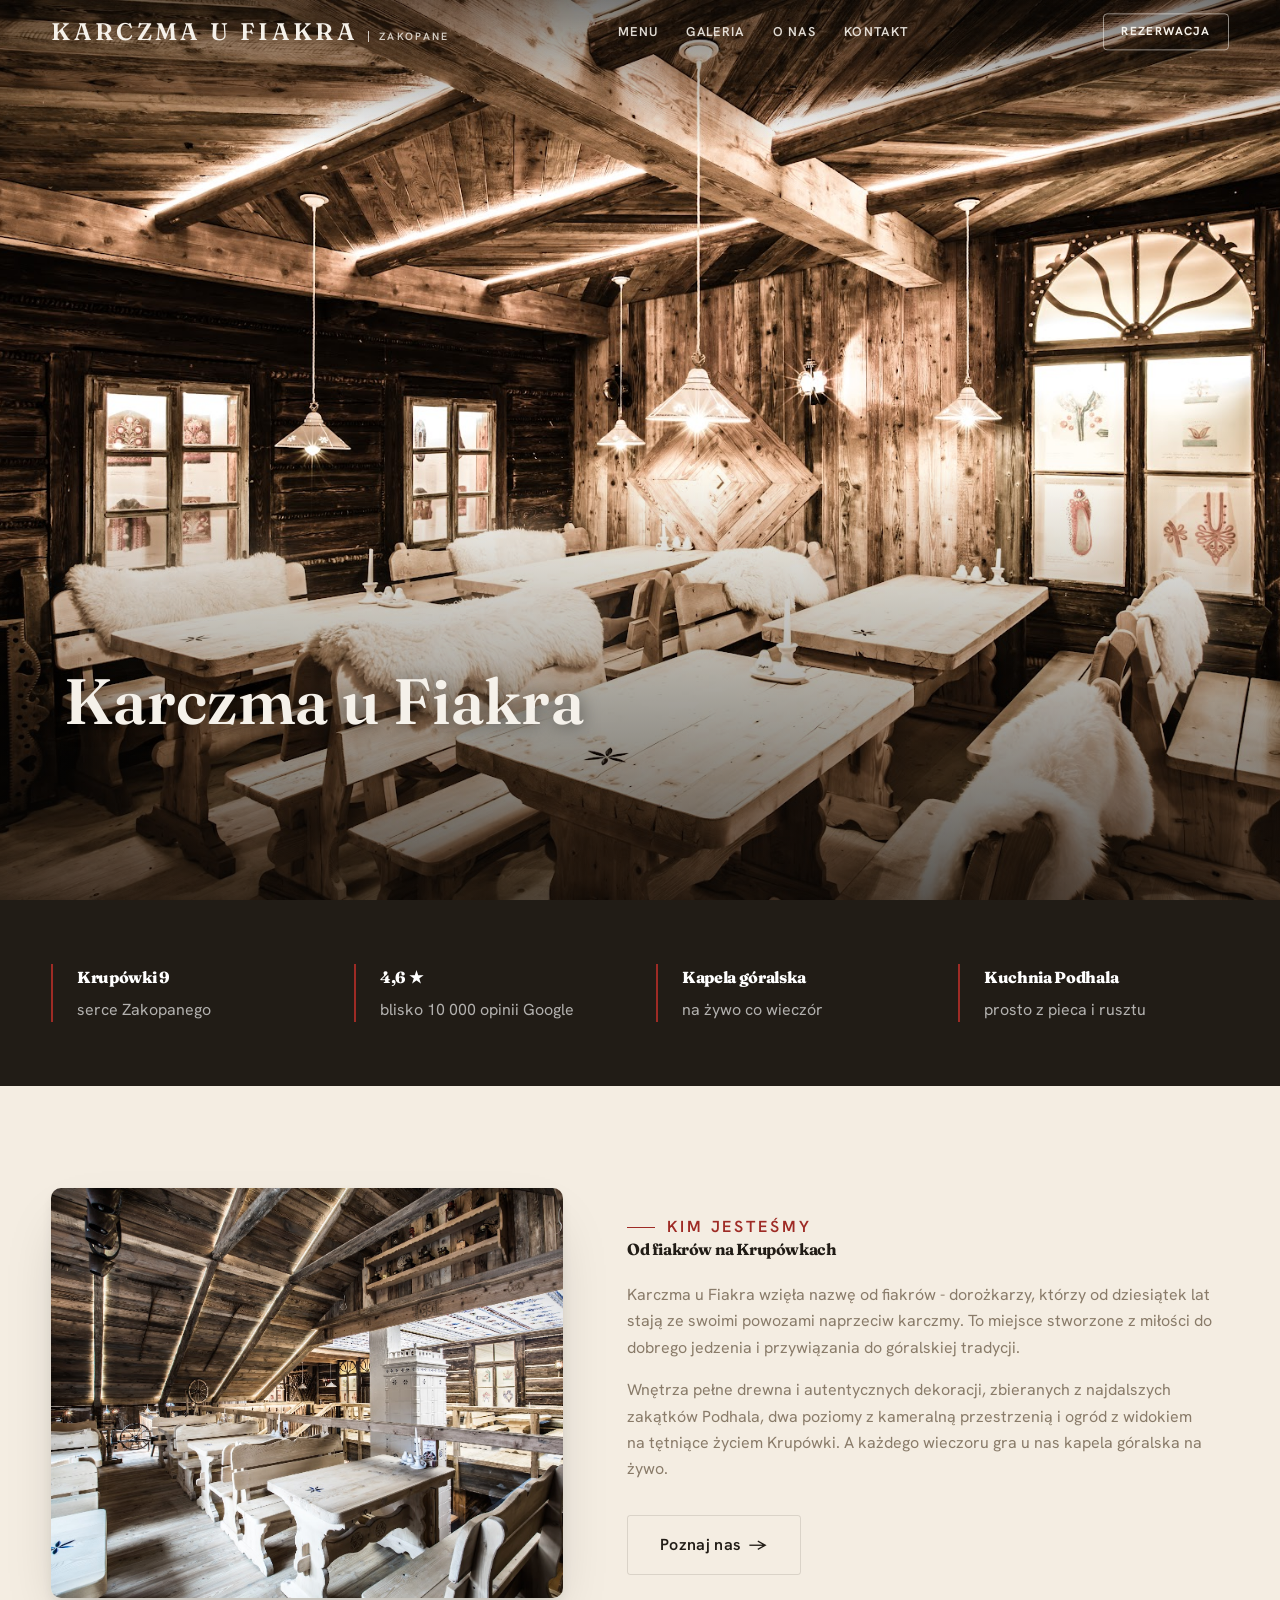
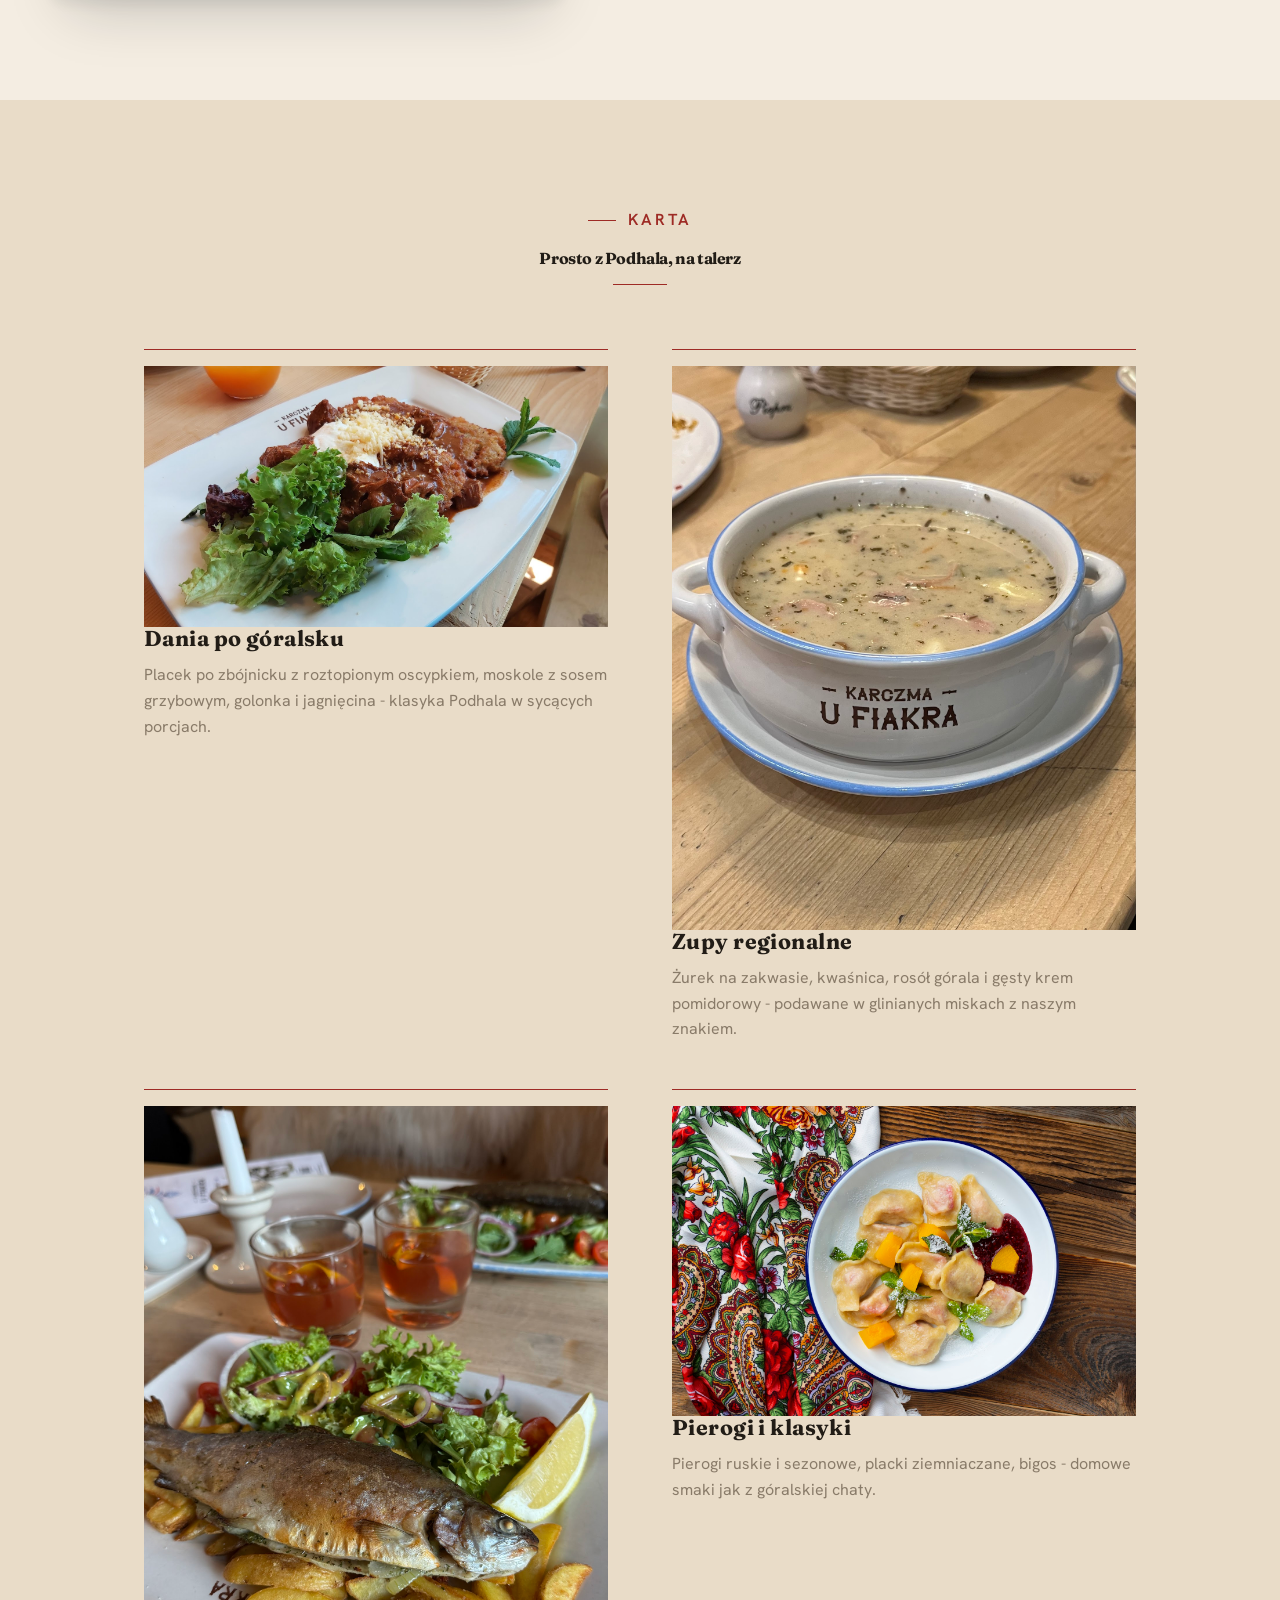
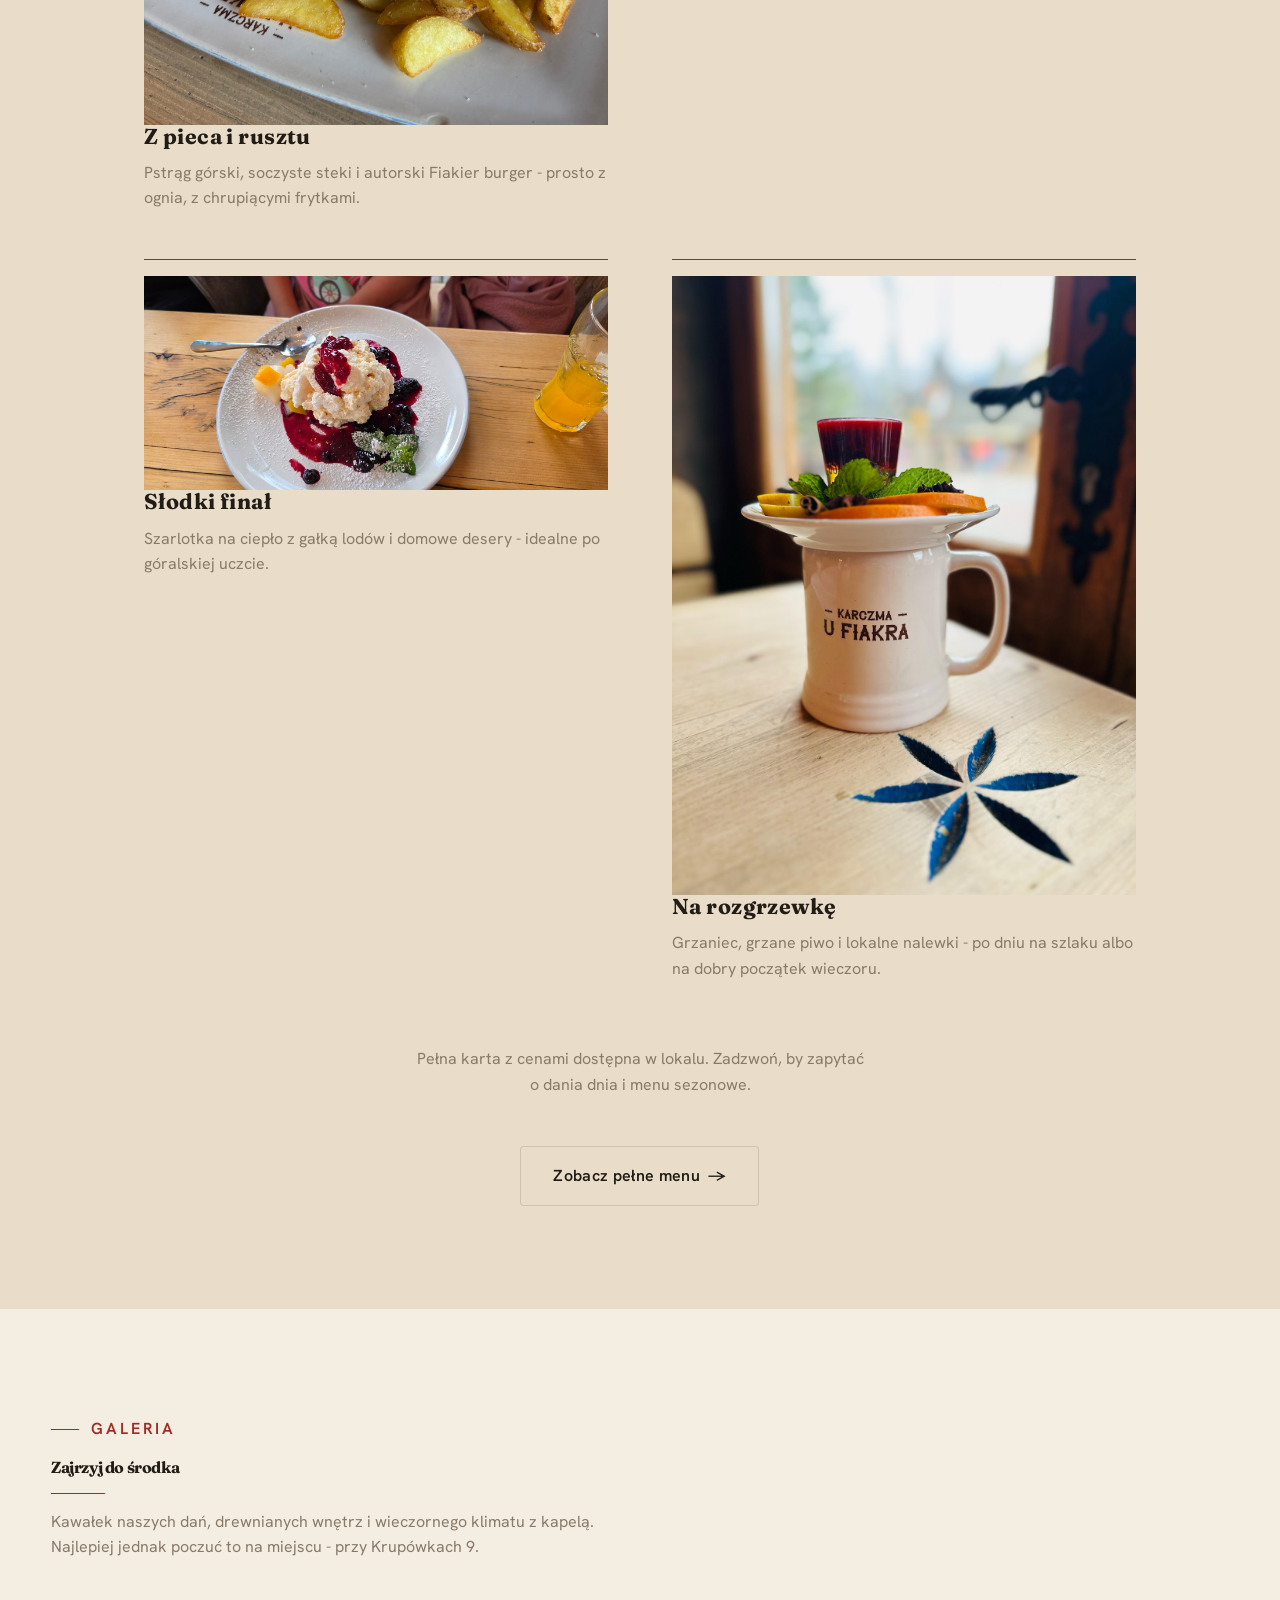
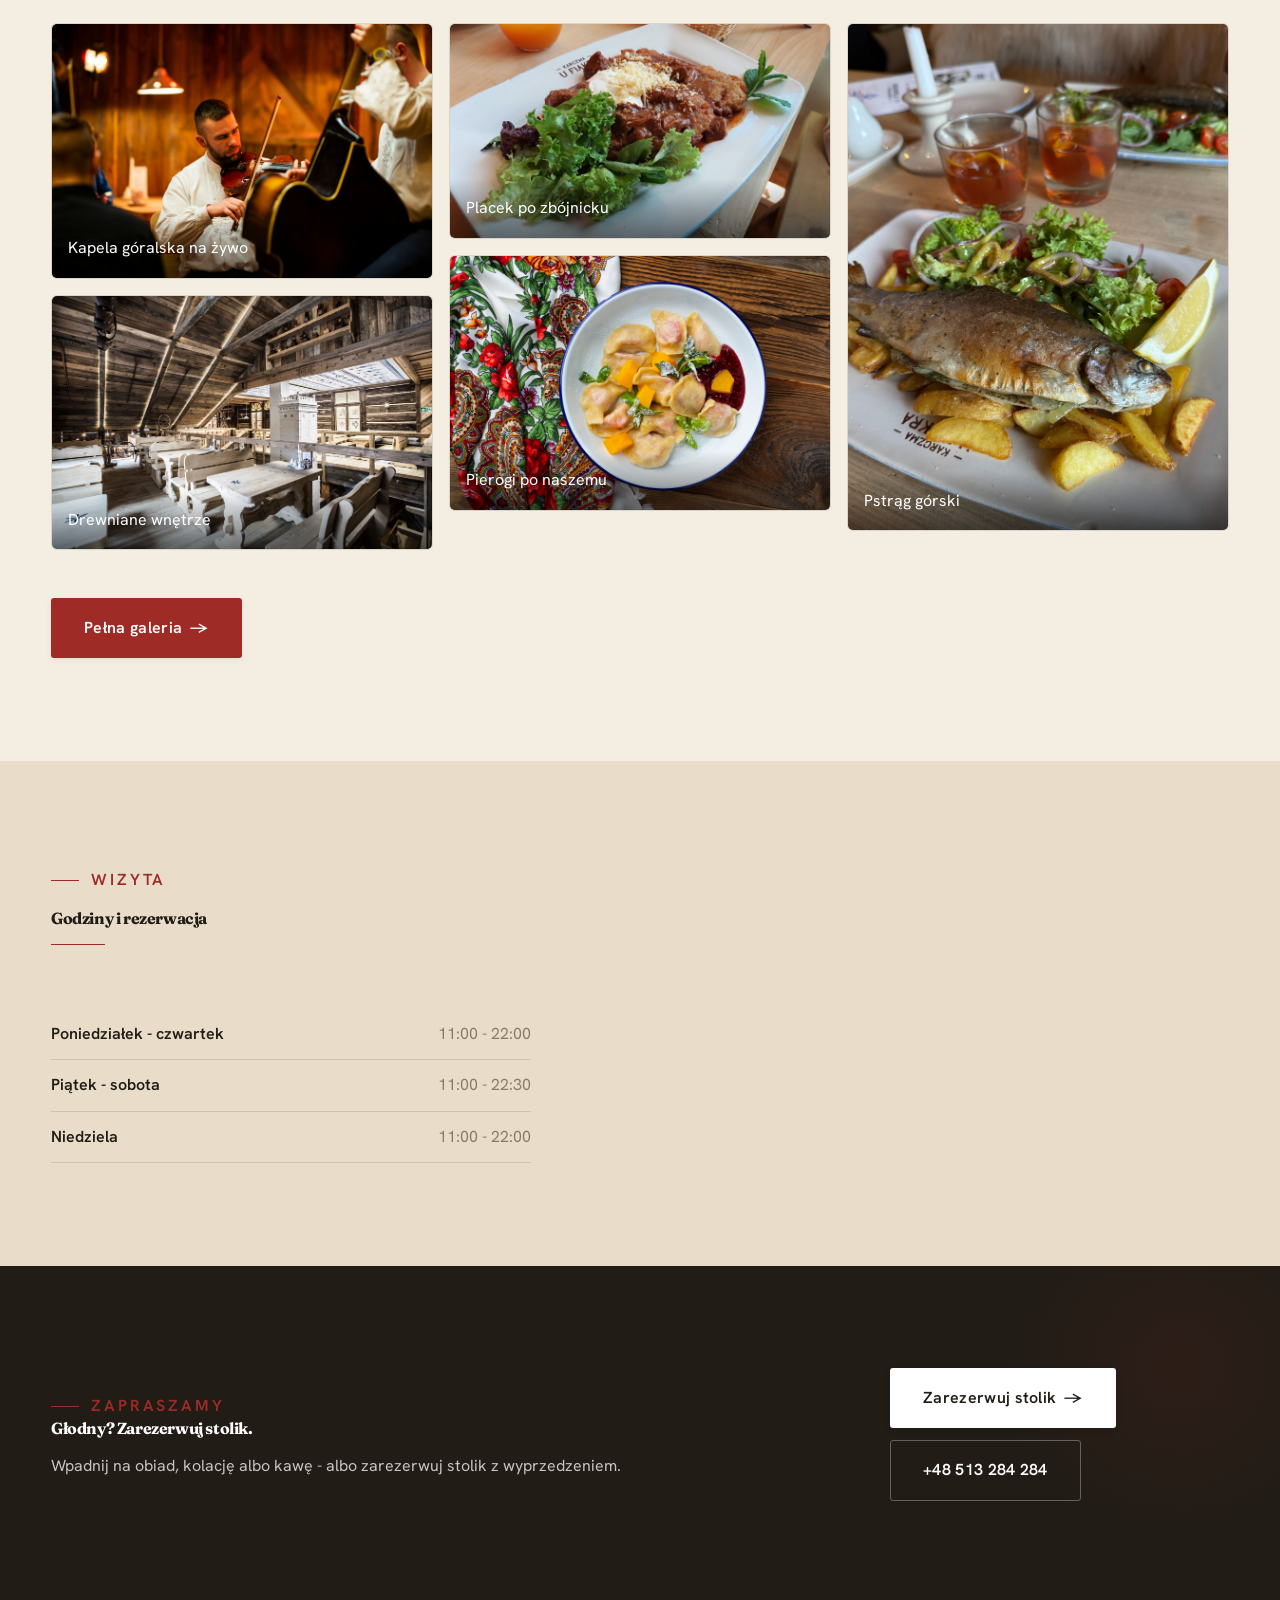
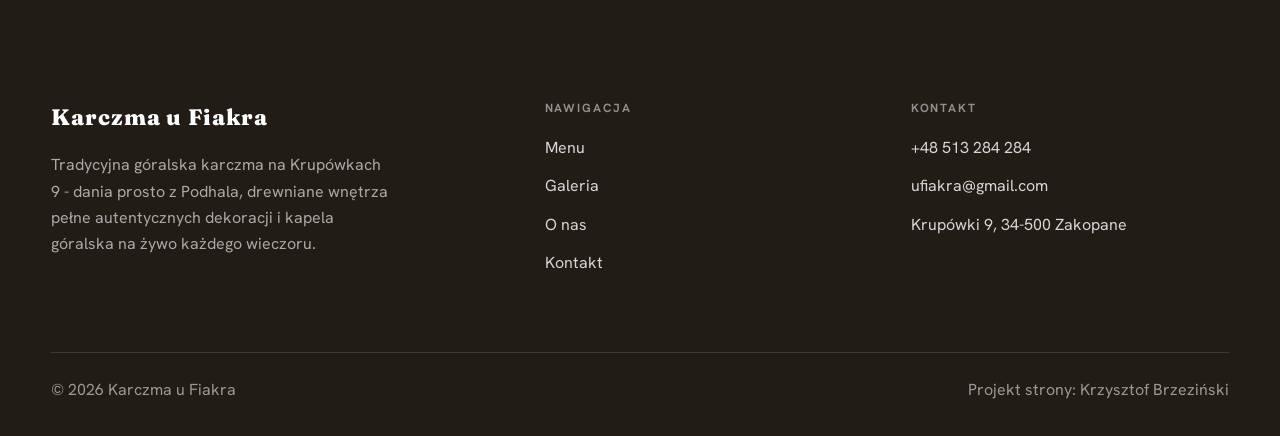
==== commit 3831e896: "Poprawki: masonry galeria (bez przycinania) + podpisy 1:1, celowe ciepłe pageheady, zdjęcia dań w me" ====
--- a/index.html
+++ b/index.html
@@ -41,7 +41,7 @@
 </section>
 <section>
   <div class="wrap split">
-    <div class="split-art reveal"><img src="img/g1.jpg" alt="Karczma u Fiakra - realizacja" loading="lazy"></div>
+    <div class="split-art reveal"><img src="img/g2.jpg" alt="Karczma u Fiakra - realizacja" loading="lazy"></div>
     <div class="split-copy reveal">
       <span class="eyebrow">Kim jesteśmy</span>
       <h2>Od fiakrów na Krupówkach</h2>
@@ -57,13 +57,13 @@
       <span class="eyebrow">Karta</span>
       <h2>Prosto z Podhala, na talerz</h2>
     </div>
-    <div class="menu-cats">
-      <div class="menu-cat reveal"><h3>Dania po góralsku</h3><p>Placek po zbójnicku z roztopionym oscypkiem, moskole z sosem grzybowym, golonka i jagnięcina - klasyka Podhala w sycących porcjach.</p></div>
-      <div class="menu-cat reveal"><h3>Zupy regionalne</h3><p>Żurek na zakwasie, kwaśnica, rosół górala i gęsty krem pomidorowy - podawane w glinianych miskach z naszym znakiem.</p></div>
-      <div class="menu-cat reveal"><h3>Z pieca i rusztu</h3><p>Pstrąg górski, soczyste steki i autorski Fiakier burger - prosto z ognia, z chrupiącymi frytkami.</p></div>
-      <div class="menu-cat reveal"><h3>Pierogi i klasyki</h3><p>Pierogi ruskie i sezonowe, placki ziemniaczane, bigos - domowe smaki jak z góralskiej chaty.</p></div>
-      <div class="menu-cat reveal"><h3>Słodki finał</h3><p>Szarlotka na ciepło z gałką lodów i domowe desery - idealne po góralskiej uczcie.</p></div>
-      <div class="menu-cat reveal"><h3>Na rozgrzewkę</h3><p>Grzaniec, grzane piwo i lokalne nalewki - po dniu na szlaku albo na dobry początek wieczoru.</p></div>
+    <div class="menu-cats has-prev">
+      <div class="menu-cat reveal"><img class="mc-prev" src="img/g3.jpg" alt="" loading="lazy"><h3>Dania po góralsku</h3><p>Placek po zbójnicku z roztopionym oscypkiem, moskole z sosem grzybowym, golonka i jagnięcina - klasyka Podhala w sycących porcjach.</p></div>
+      <div class="menu-cat reveal"><img class="mc-prev" src="img/g7.jpg" alt="" loading="lazy"><h3>Zupy regionalne</h3><p>Żurek na zakwasie, kwaśnica, rosół górala i gęsty krem pomidorowy - podawane w glinianych miskach z naszym znakiem.</p></div>
+      <div class="menu-cat reveal"><img class="mc-prev" src="img/g5.jpg" alt="" loading="lazy"><h3>Z pieca i rusztu</h3><p>Pstrąg górski, soczyste steki i autorski Fiakier burger - prosto z ognia, z chrupiącymi frytkami.</p></div>
+      <div class="menu-cat reveal"><img class="mc-prev" src="img/g4.jpg" alt="" loading="lazy"><h3>Pierogi i klasyki</h3><p>Pierogi ruskie i sezonowe, placki ziemniaczane, bigos - domowe smaki jak z góralskiej chaty.</p></div>
+      <div class="menu-cat reveal"><img class="mc-prev" src="img/g11.jpg" alt="" loading="lazy"><h3>Słodki finał</h3><p>Szarlotka na ciepło z gałką lodów i domowe desery - idealne po góralskiej uczcie.</p></div>
+      <div class="menu-cat reveal"><img class="mc-prev" src="img/g10.jpg" alt="" loading="lazy"><h3>Na rozgrzewkę</h3><p>Grzaniec, grzane piwo i lokalne nalewki - po dniu na szlaku albo na dobry początek wieczoru.</p></div>
     </div>
     <p class="menu-note">Pełna karta z cenami dostępna w lokalu. Zadzwoń, by zapytać o dania dnia i menu sezonowe.</p>
     <div style="text-align:center;margin-top:var(--space-7)" class="reveal"><a href="oferta.html" class="btn btn-ghost">Zobacz pełne menu <span class="arr">→</span></a></div>
@@ -76,12 +76,12 @@
       <h2>Zajrzyj do środka</h2>
       <p>Kawałek naszych dań, drewnianych wnętrz i wieczornego klimatu z kapelą. Najlepiej jednak poczuć to na miejscu - przy Krupówkach 9.</p>
     </div>
-    <div class="gallery">
-      <div class="tile t-two3 reveal"><img src="img/g5.jpg" alt="Kapela góralska na żywo" loading="lazy"><div class="cap">Kapela góralska na żywo</div></div>
-      <div class="tile t-third reveal"><img src="img/g6.jpg" alt="Drewniane wnętrze" loading="lazy"><div class="cap">Drewniane wnętrze</div></div>
-      <div class="tile t-third reveal"><img src="img/g7.jpg" alt="Placek po zbójnicku" loading="lazy"><div class="cap">Placek po zbójnicku</div></div>
-      <div class="tile t-third reveal"><img src="img/g8.jpg" alt="Pierogi po naszemu" loading="lazy"><div class="cap">Pierogi po naszemu</div></div>
-      <div class="tile t-third reveal"><img src="img/g9.jpg" alt="Pstrąg górski" loading="lazy"><div class="cap">Pstrąg górski</div></div>
+    <div class="gallery-masonry">
+      <figure class="m-tile reveal"><img src="img/g1.jpg" alt="Kapela góralska na żywo" loading="lazy"><div class="cap">Kapela góralska na żywo</div></figure>
+      <figure class="m-tile reveal"><img src="img/g2.jpg" alt="Drewniane wnętrze" loading="lazy"><div class="cap">Drewniane wnętrze</div></figure>
+      <figure class="m-tile reveal"><img src="img/g3.jpg" alt="Placek po zbójnicku" loading="lazy"><div class="cap">Placek po zbójnicku</div></figure>
+      <figure class="m-tile reveal"><img src="img/g4.jpg" alt="Pierogi po naszemu" loading="lazy"><div class="cap">Pierogi po naszemu</div></figure>
+      <figure class="m-tile reveal"><img src="img/g5.jpg" alt="Pstrąg górski" loading="lazy"><div class="cap">Pstrąg górski</div></figure>
     </div>
     <div style="margin-top:var(--space-7)" class="reveal"><a href="realizacje.html" class="btn btn-accent">Pełna galeria <span class="arr">→</span></a></div>
   </div>
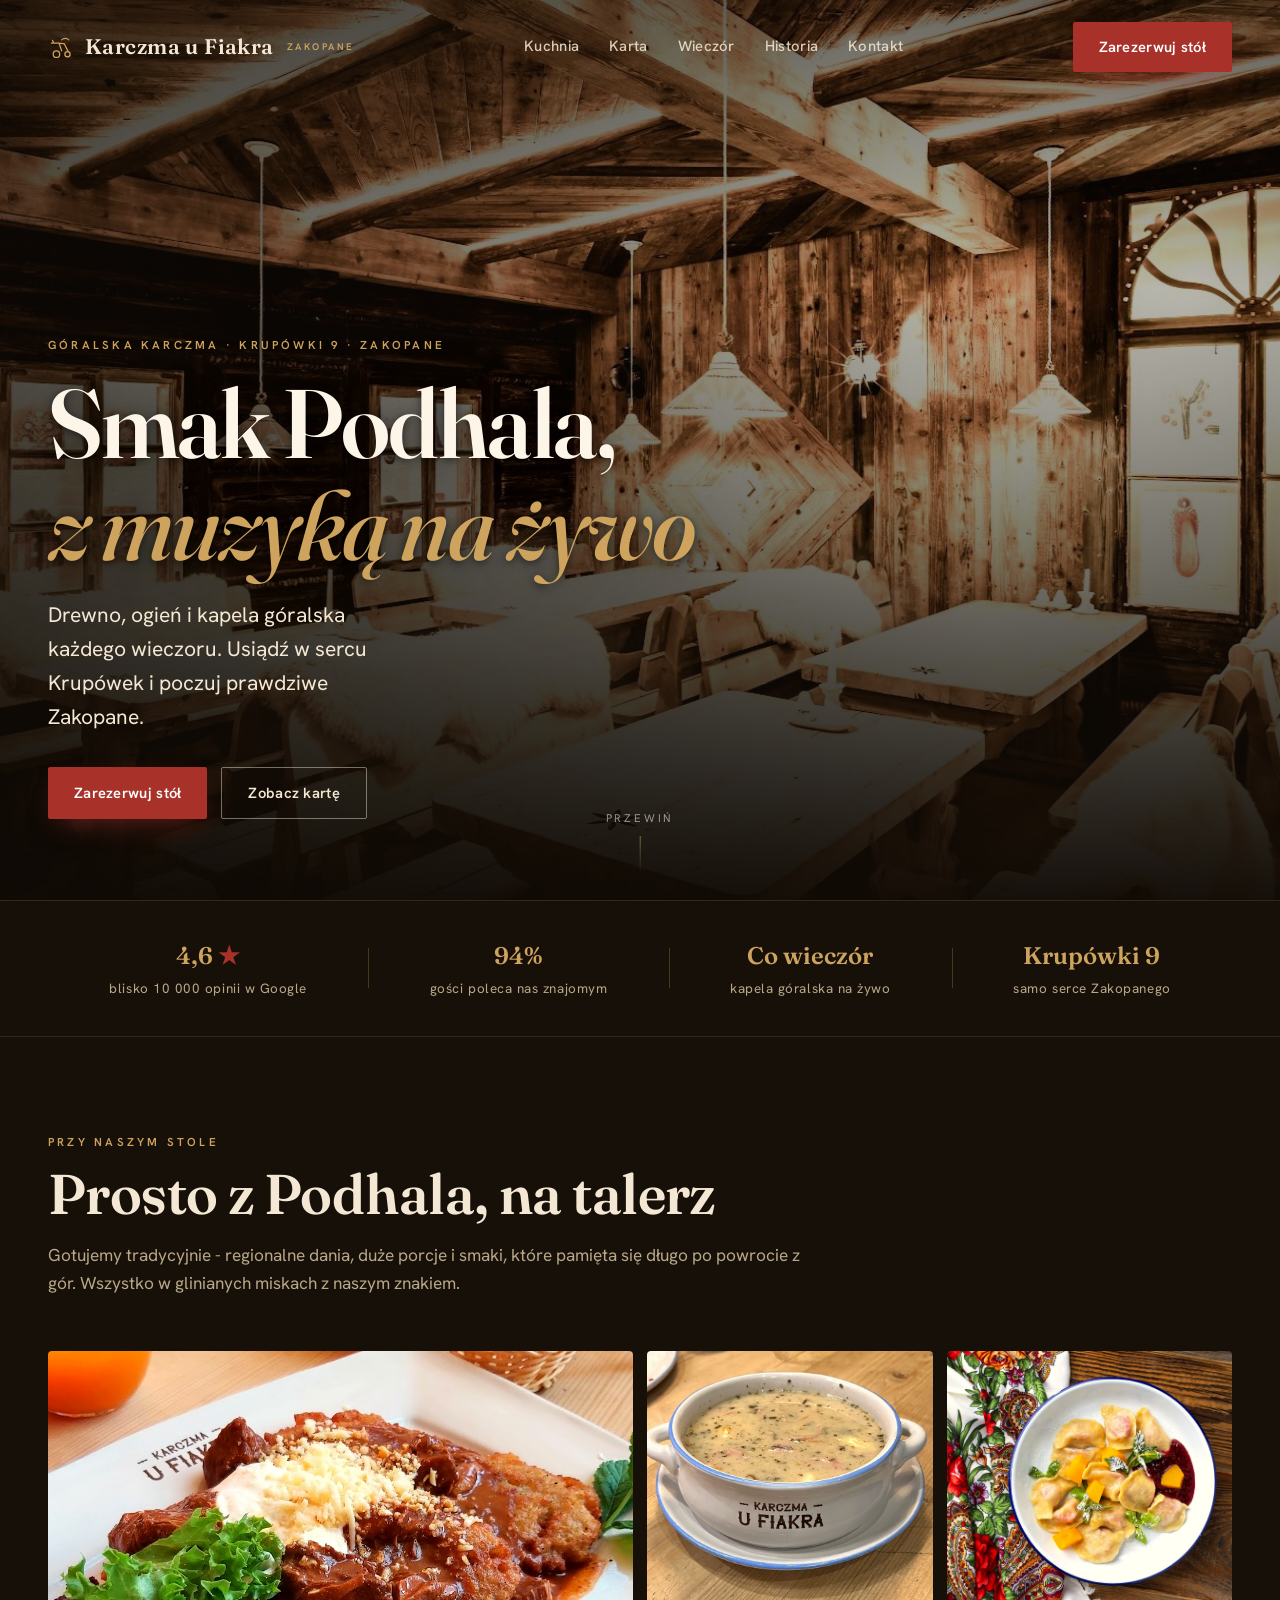
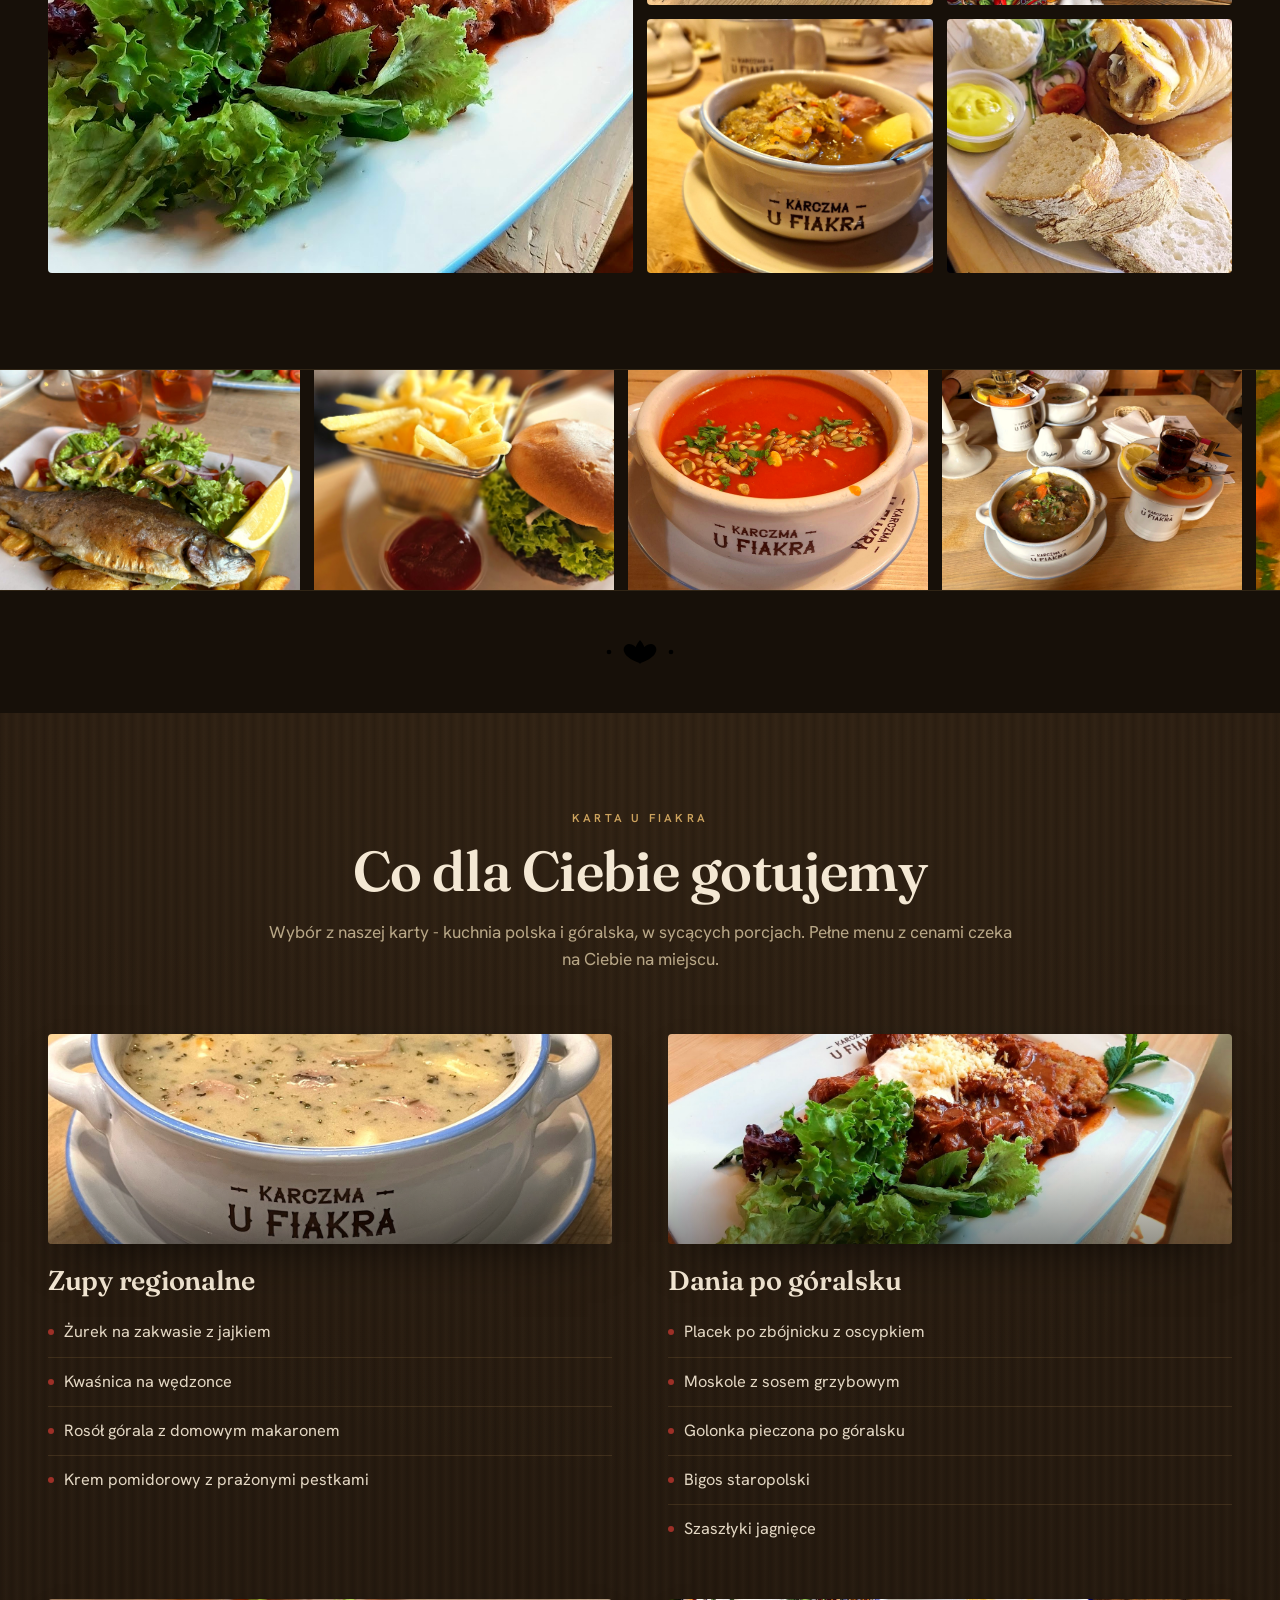
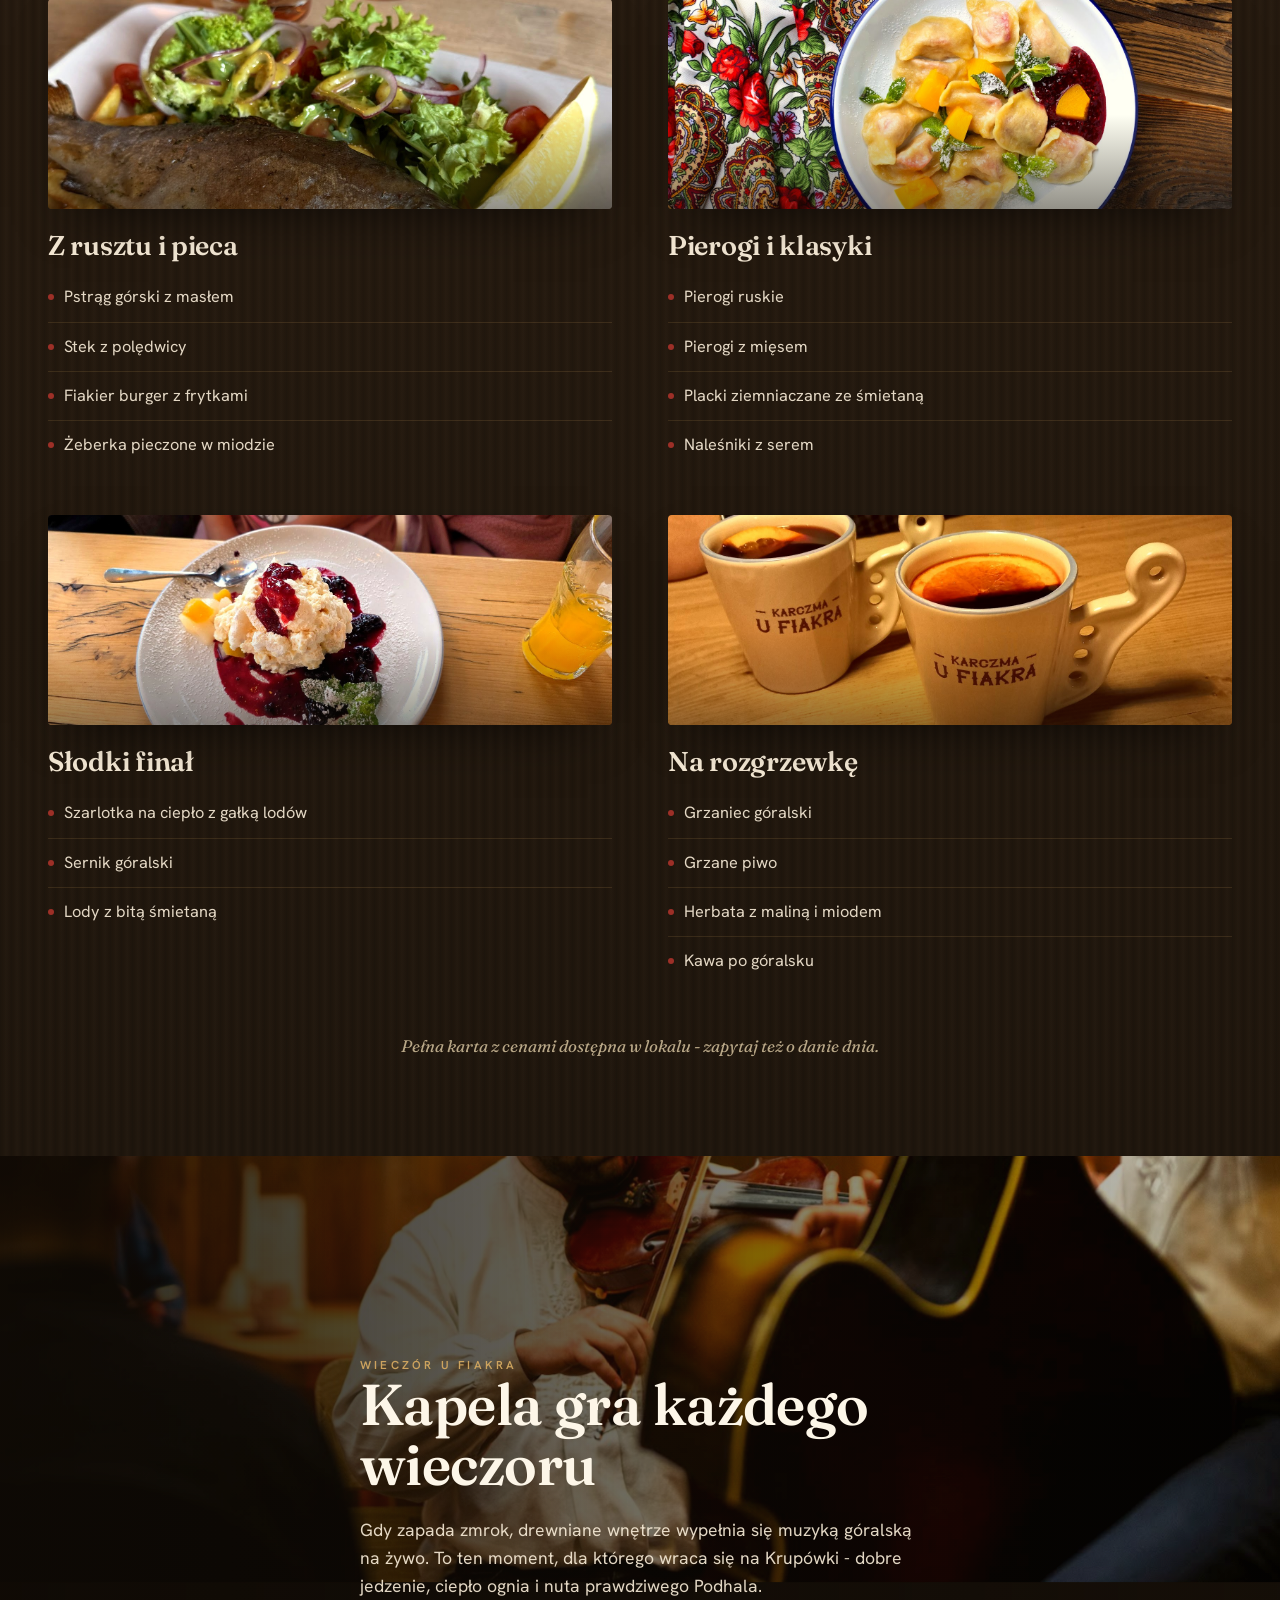
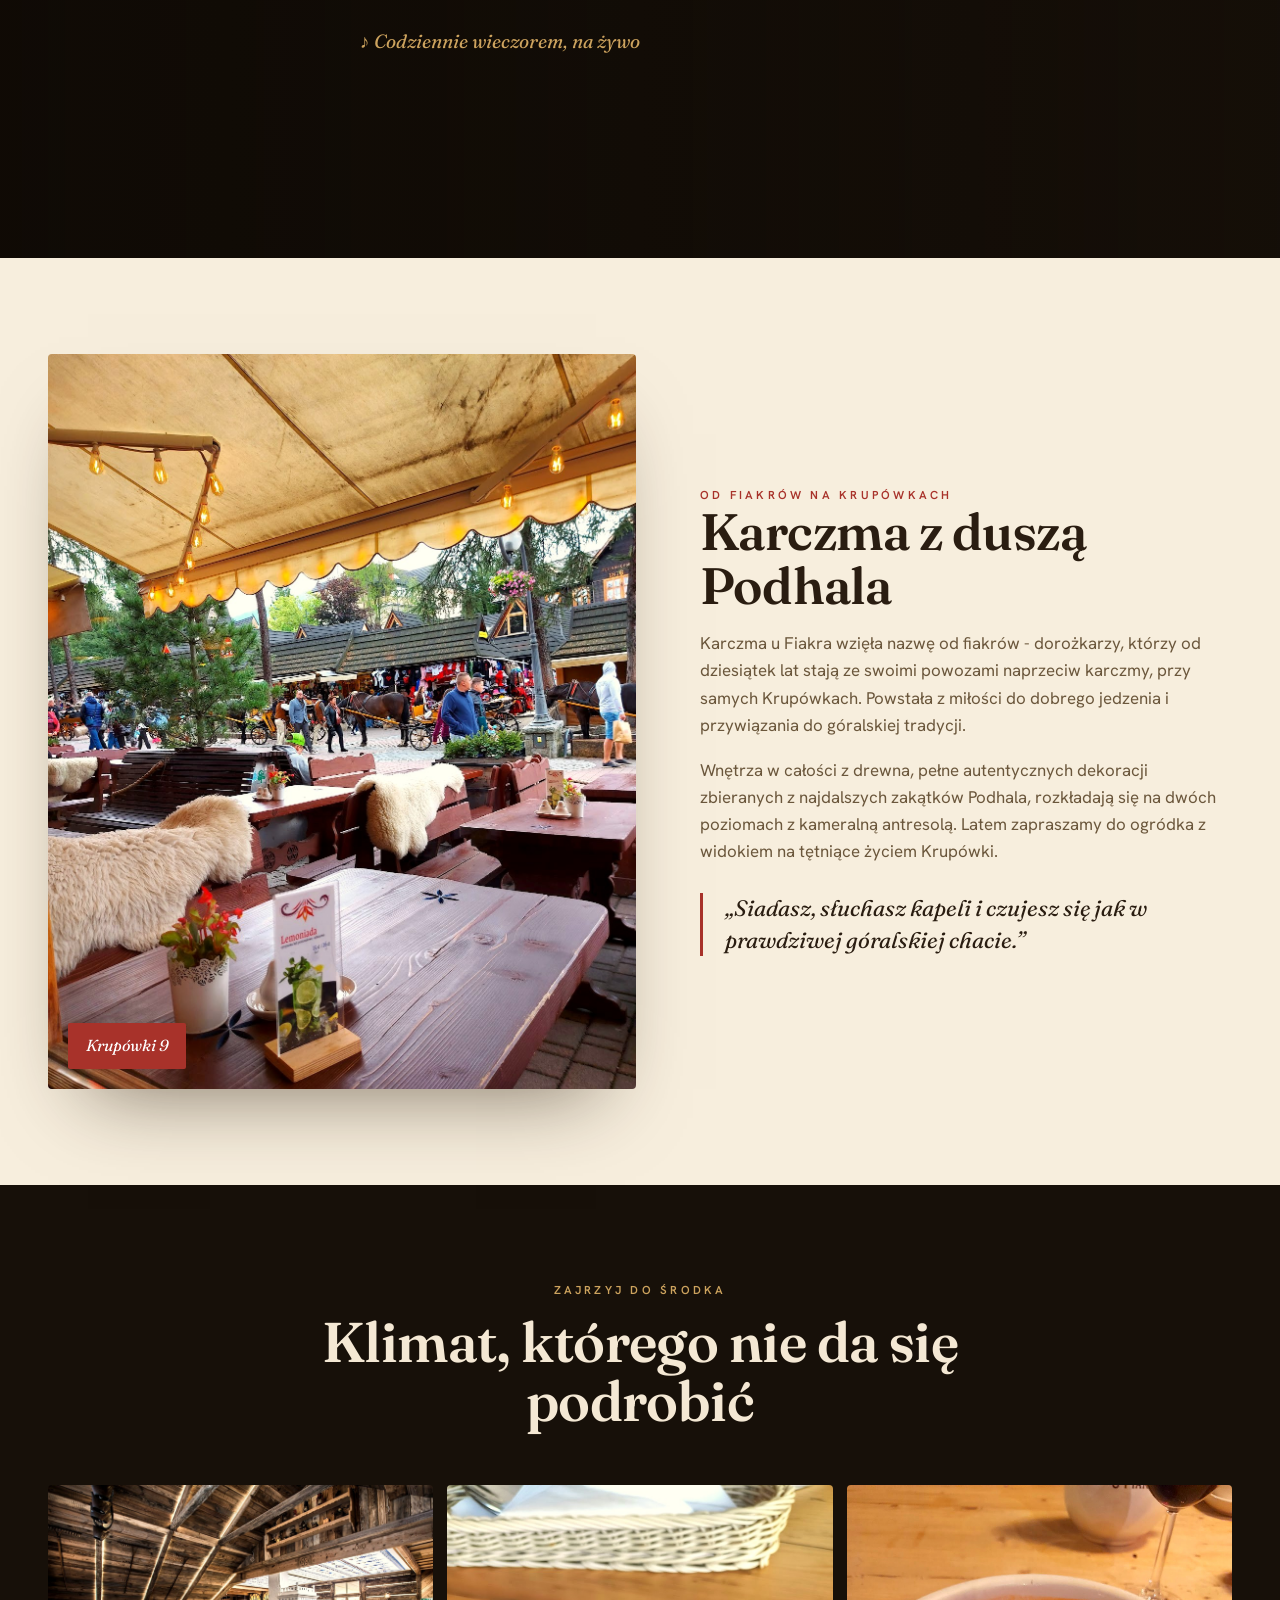
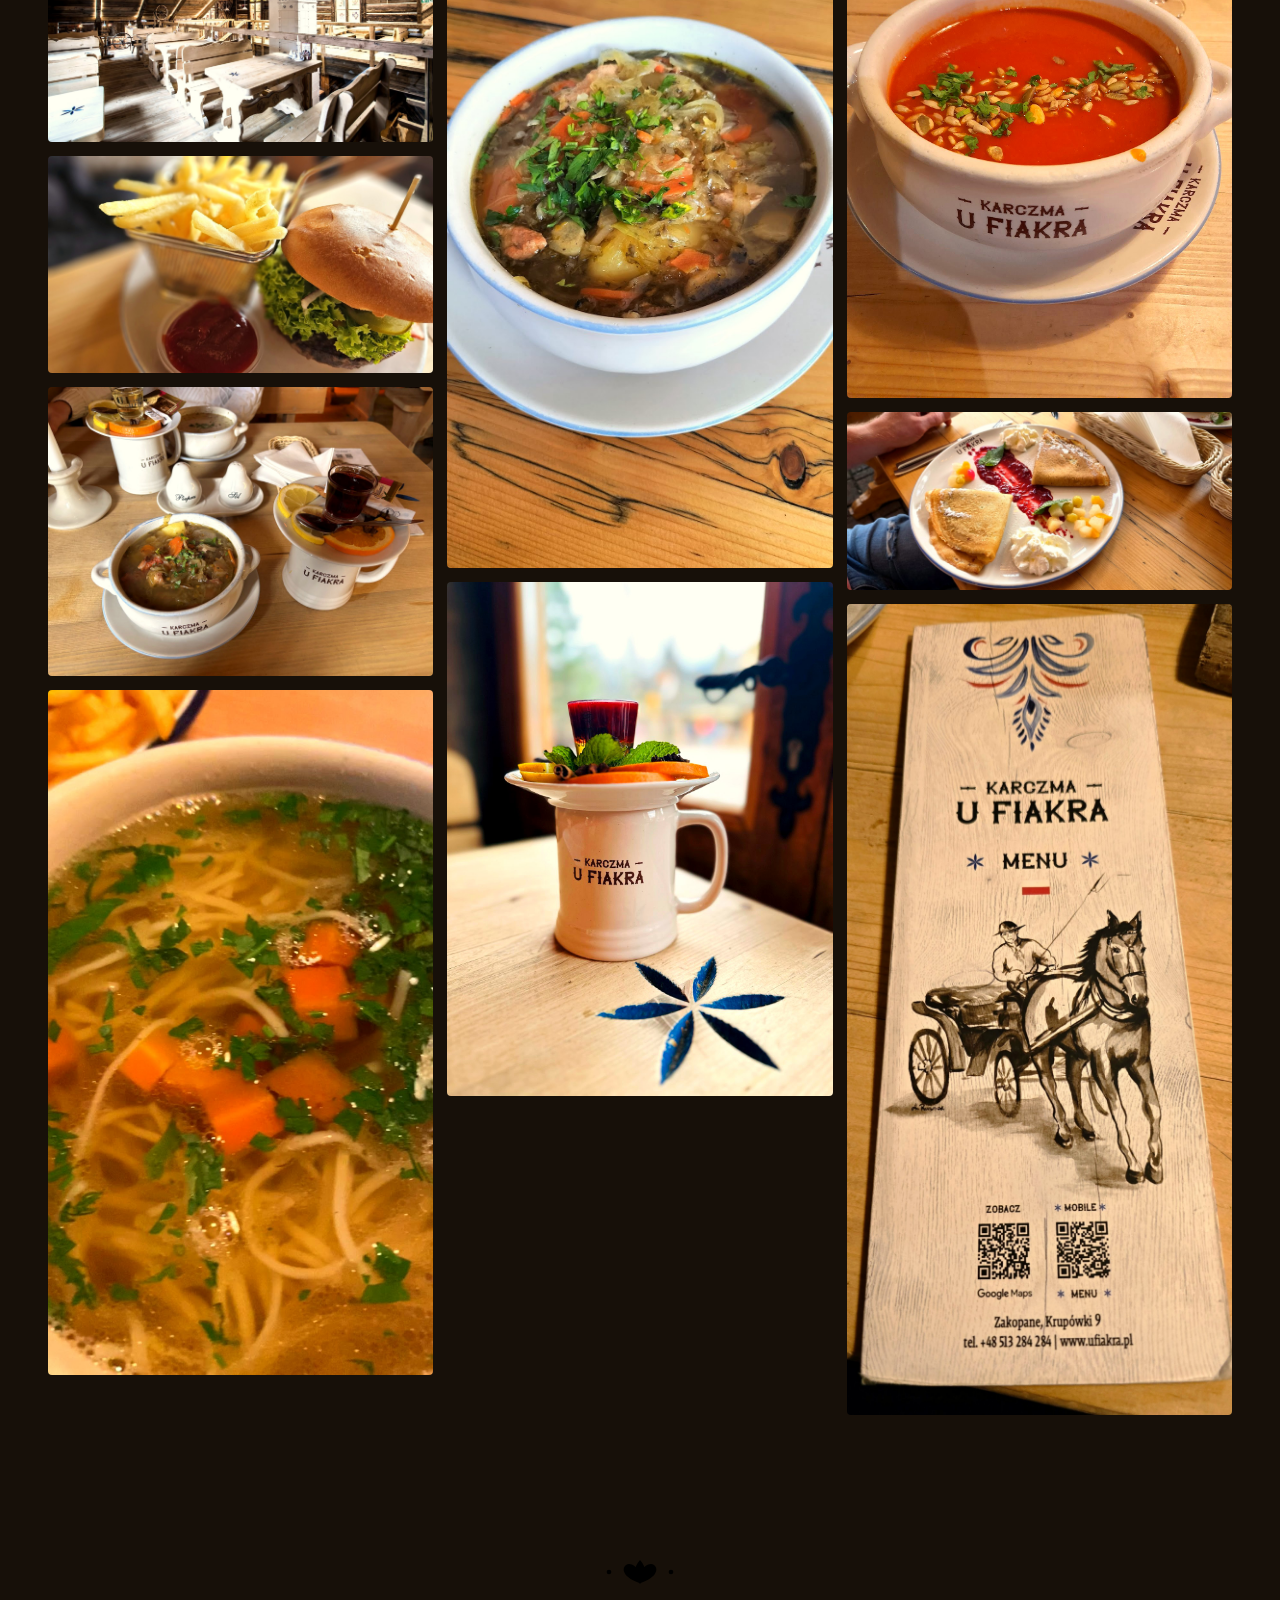
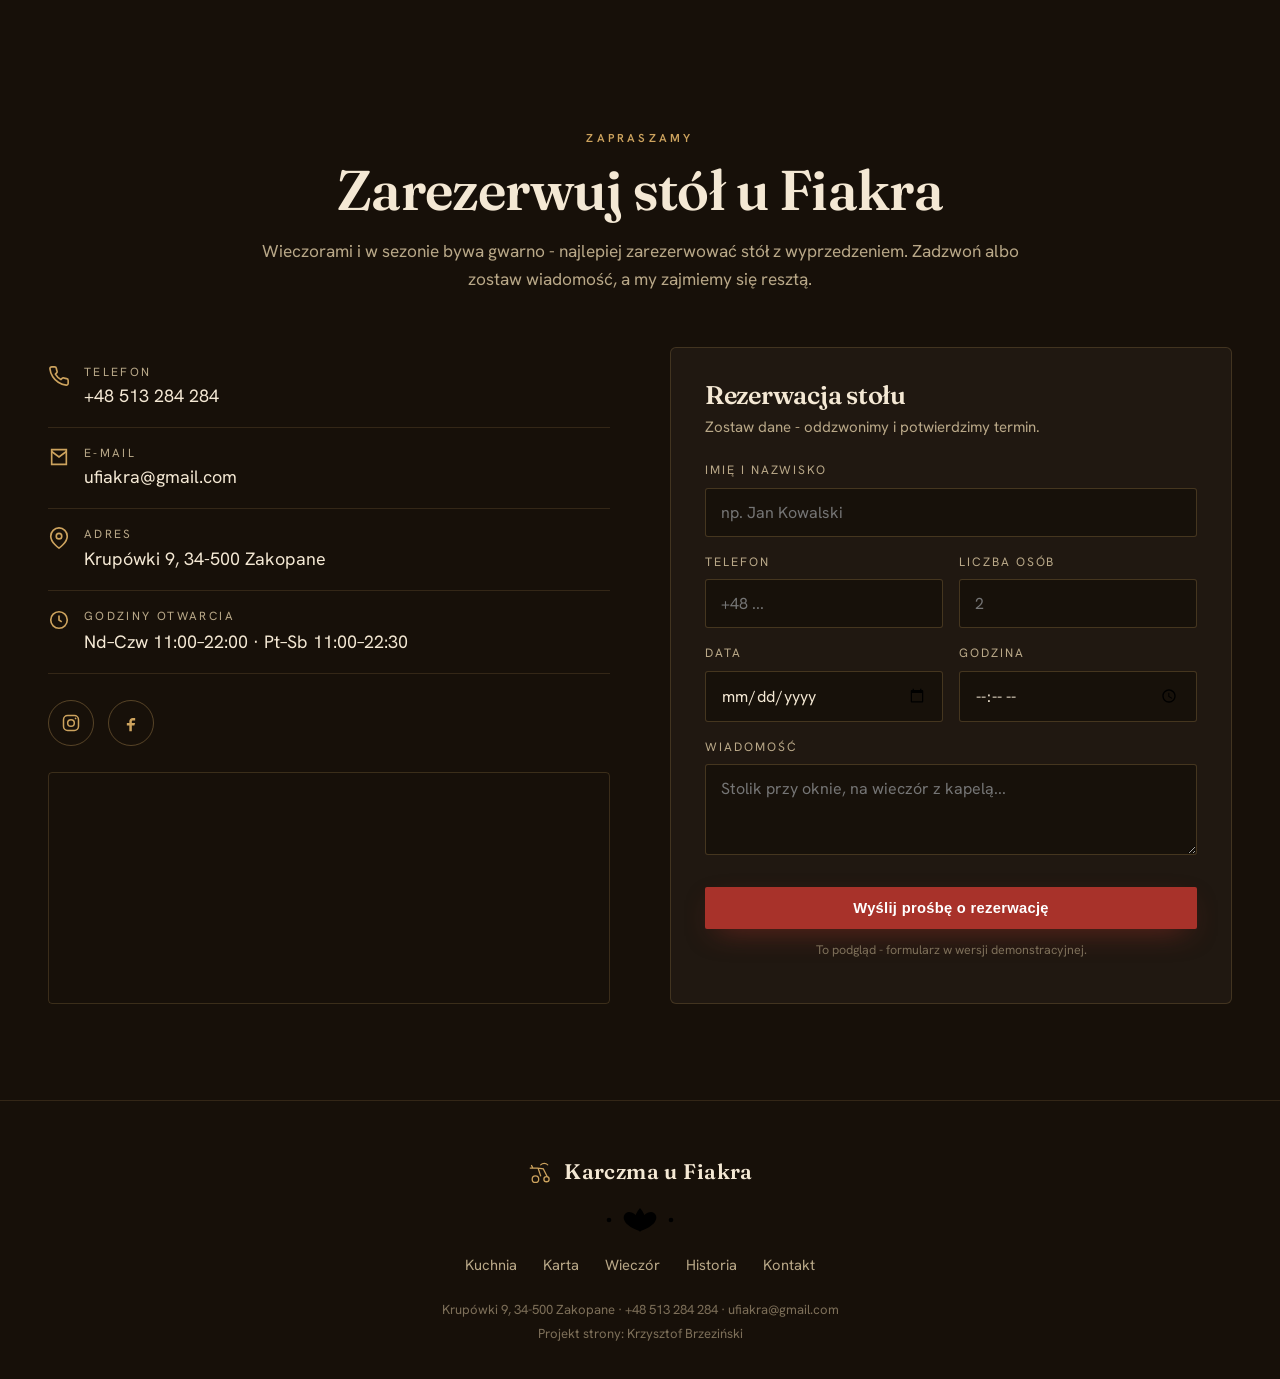
==== commit 4d7cdd9c: "Autorska strona Karczmy u Fiakra: immersyjna, ciemno-ciepła, drewno + parzenica, taśma zdjęć, kolaż," ====
--- a/index.html
+++ b/index.html
@@ -1,147 +1,507 @@
 <!DOCTYPE html>
 <html lang="pl">
 <head>
-<meta charset="UTF-8">
-<meta name="viewport" content="width=device-width, initial-scale=1.0">
-<title>Karczma u Fiakra - Karczma góralska · Zakopane</title>
-<meta name="description" content="Karczma u Fiakra na Krupówkach w Zakopanem - tradycyjna kuchnia Podhala, drewniane wnętrza pełne góralskich dekoracji i kapela góralska na żywo każdego wieczoru. Zarezerwuj stolik w sercu Krupówek.">
+<meta charset="utf-8">
+<meta name="viewport" content="width=device-width, initial-scale=1">
+<title>Karczma u Fiakra — góralska karczma na Krupówkach · Zakopane</title>
+<meta name="description" content="Karczma u Fiakra na Krupówkach 9 w Zakopanem. Tradycyjna kuchnia Podhala, drewniane wnętrza i kapela góralska na żywo każdego wieczoru. 4,6 na blisko 10 000 opinii. Zarezerwuj stół.">
 <link rel="preconnect" href="https://fonts.googleapis.com">
 <link rel="preconnect" href="https://fonts.gstatic.com" crossorigin>
-<link href="https://fonts.googleapis.com/css2?family=Fraunces:opsz,wght@9..144,500;9..144,600;9..144,700&family=Hanken+Grotesk:wght@400;500;600&display=swap" rel="stylesheet">
-<link rel="stylesheet" href="assets/styles.css">
+<link href="https://fonts.googleapis.com/css2?family=Fraunces:ital,opsz,wght@0,9..144,400;0,9..144,500;0,9..144,600;0,9..144,700;1,9..144,500&family=Hanken+Grotesk:wght@400;500;600;700&display=swap" rel="stylesheet">
+<style>
+:root{
+  --ink:#171009;        /* najciemniejsze drewno/tło */
+  --ink-2:#1f160d;
+  --wood:#2a1d11;       /* ciepłe drewno */
+  --wood-2:#3a2817;
+  --cream:#f4e8d4;      /* ciepły kremowy tekst/sekcje jasne */
+  --cream-2:#efe0c8;
+  --paper:#f7eedd;      /* jasna sekcja (karta/historia) */
+  --gold:#cda35e;       /* mosiądz/akcent ciepły */
+  --gold-d:#b1873f;
+  --red:#a8322a;        /* góralska czerwień (parzenica) */
+  --red-d:#8a261f;
+  --muted:#b9a888;
+  --muted-d:#7d6f59;
+  --maxw:1240px;
+  --head:'Fraunces',Georgia,serif;
+  --body:'Hanken Grotesk',-apple-system,system-ui,sans-serif;
+}
+*{box-sizing:border-box;margin:0;padding:0}
+html{scroll-behavior:smooth}
+body{font-family:var(--body);background:var(--ink);color:var(--cream);line-height:1.6;-webkit-font-smoothing:antialiased;overflow-x:hidden}
+img{display:block;max-width:100%}
+a{color:inherit;text-decoration:none}
+h1,h2,h3{font-family:var(--head);font-weight:600;line-height:1.05;letter-spacing:-.01em}
+section{scroll-margin-top:84px}
+.wrap{max-width:var(--maxw);margin:0 auto;padding:0 28px}
+.eyebrow{font-family:var(--body);font-weight:600;letter-spacing:.28em;text-transform:uppercase;font-size:.72rem;color:var(--gold)}
+
+/* ---- góralski szlaczek (parzenica) ---- */
+.parz{display:block;margin:0 auto;width:230px;height:30px;color:var(--gold)}
+.parz line,.parz path,.parz circle{stroke:currentColor;stroke-width:1.4;fill:none;stroke-linecap:round}
+.parz .leaf{fill:var(--red);stroke:var(--red)}
+.divider{padding:46px 0;display:flex;justify-content:center;align-items:center}
+.divider.on-dark{background:var(--ink)}
+
+/* ---- wood texture (czyste CSS) ---- */
+.wood-bg{position:relative;background:linear-gradient(180deg,var(--wood) 0%,var(--ink-2) 100%)}
+.wood-bg::before{content:"";position:absolute;inset:0;opacity:.5;pointer-events:none;
+  background:repeating-linear-gradient(90deg,rgba(0,0,0,.16) 0px,rgba(0,0,0,0) 3px,rgba(255,220,170,.03) 6px,rgba(0,0,0,.12) 11px),
+             radial-gradient(120% 80% at 50% -10%,rgba(205,163,94,.10),transparent 60%)}
+.wood-bg>*{position:relative;z-index:1}
+
+/* ---- NAV ---- */
+header{position:fixed;top:0;left:0;right:0;z-index:50;transition:background .4s,backdrop-filter .4s,border-color .4s,padding .4s;
+  padding:22px 0;border-bottom:1px solid transparent}
+header.scrolled{background:rgba(20,14,8,.9);backdrop-filter:blur(10px);border-bottom:1px solid rgba(205,163,94,.18);padding:13px 0}
+.nav{display:flex;align-items:center;justify-content:space-between;gap:20px}
+.brand{display:flex;align-items:center;gap:11px;font-family:var(--head);font-size:1.32rem;font-weight:600;letter-spacing:.02em;color:var(--cream)}
+.brand .mark{width:26px;height:26px;color:var(--gold);flex:0 0 auto}
+.brand small{font-family:var(--body);font-weight:600;letter-spacing:.26em;font-size:.6rem;text-transform:uppercase;color:var(--gold);margin-left:2px}
+.nav-links{display:flex;align-items:center;gap:30px}
+.nav-links a{font-weight:500;font-size:.93rem;letter-spacing:.02em;color:var(--cream);opacity:.86;transition:opacity .25s,color .25s}
+.nav-links a:hover{opacity:1;color:var(--gold)}
+.btn{display:inline-flex;align-items:center;gap:9px;font-weight:600;font-size:.92rem;letter-spacing:.02em;padding:13px 26px;border-radius:2px;transition:transform .25s,background .25s,color .25s,box-shadow .25s;cursor:pointer;border:0}
+.btn-red{background:var(--red);color:#fff;box-shadow:0 10px 30px -12px rgba(168,50,42,.7)}
+.btn-red:hover{background:var(--red-d);transform:translateY(-2px)}
+.btn-ghost{border:1px solid rgba(244,232,212,.45);color:var(--cream);background:transparent}
+.btn-ghost:hover{border-color:var(--gold);color:var(--gold)}
+.burger{display:none;background:none;border:0;color:var(--cream);cursor:pointer;padding:6px}
+.burger svg{width:28px;height:28px}
+
+/* ---- HERO ---- */
+.hero{position:relative;height:100svh;min-height:620px;display:flex;align-items:flex-end;overflow:hidden}
+.hero-bg{position:absolute;inset:-8% 0;background-image:url('assets/img/hero.jpg');background-size:cover;background-position:center 42%;will-change:transform;transform:scale(1.04)}
+.hero::after{content:"";position:absolute;inset:0;background:
+  linear-gradient(180deg,rgba(15,10,5,.62) 0%,rgba(15,10,5,.3) 32%,rgba(15,10,5,.56) 64%,rgba(15,10,5,.96) 100%),
+  linear-gradient(80deg,rgba(15,10,5,.62) 0%,rgba(15,10,5,.24) 48%,transparent 72%),
+  radial-gradient(120% 90% at 50% 28%,transparent 36%,rgba(15,10,5,.44))}
+.hero-inner{position:relative;z-index:2;width:100%;padding-bottom:9vh}
+.hero .eyebrow{margin-bottom:18px}
+.hero h1{font-size:clamp(2.8rem,7.6vw,6.6rem);font-weight:600;color:#fdf6e8;text-shadow:0 2px 10px rgba(0,0,0,.6),0 10px 55px rgba(0,0,0,.55);letter-spacing:-.02em}
+.hero h1 em{font-style:italic;color:var(--gold);font-weight:500}
+.hero .tagline{margin-top:22px;max-width:30ch;font-size:clamp(1.05rem,1.8vw,1.32rem);color:var(--cream);opacity:.92}
+.hero-actions{margin-top:34px;display:flex;gap:14px;flex-wrap:wrap}
+.scrollcue{position:absolute;left:50%;bottom:26px;transform:translateX(-50%);z-index:3;color:var(--cream);opacity:.6;font-size:.7rem;letter-spacing:.25em;text-transform:uppercase;display:flex;flex-direction:column;align-items:center;gap:8px}
+.scrollcue span{width:1px;height:38px;background:linear-gradient(var(--gold),transparent);animation:cue 2.2s ease-in-out infinite}
+@keyframes cue{0%,100%{transform:scaleY(.4);opacity:.4}50%{transform:scaleY(1);opacity:1}}
+
+/* ---- PROOF STRIP ---- */
+.proof{background:var(--ink);border-top:1px solid rgba(205,163,94,.16);border-bottom:1px solid rgba(205,163,94,.16)}
+.proof .row{display:flex;flex-wrap:wrap;justify-content:center;align-items:center;gap:0;padding:30px 0}
+.proof .it{padding:6px 38px;text-align:center;position:relative;flex:1 1 auto;min-width:180px}
+.proof .it+.it::before{content:"";position:absolute;left:0;top:50%;transform:translateY(-50%);width:1px;height:40px;background:rgba(205,163,94,.28)}
+.proof .k{font-family:var(--head);font-size:1.5rem;color:var(--gold);font-weight:600}
+.proof .k .star{color:var(--red)}
+.proof .v{font-size:.84rem;color:var(--muted);letter-spacing:.04em;margin-top:3px}
+
+/* ---- sekcje ogólne ---- */
+.sec{padding:96px 0}
+.sec-head{max-width:760px}
+.sec-head.center{margin:0 auto;text-align:center}
+.sec-head h2{font-size:clamp(2.1rem,4.4vw,3.5rem);margin-top:14px}
+.sec-head p{margin-top:18px;font-size:1.08rem}
+.dark{background:var(--ink);color:var(--cream)}
+.dark .sec-head p{color:var(--muted)}
+.paper{background:var(--paper);color:var(--wood)}
+.paper .eyebrow{color:var(--red)}
+.paper .sec-head p{color:#6b573c}
+
+/* ---- PRZY STOLE: kolaż ---- */
+.collage{display:grid;grid-template-columns:repeat(12,1fr);grid-auto-rows:120px;gap:14px;margin-top:54px}
+.collage figure{position:relative;overflow:hidden;border-radius:4px;background:#000}
+.collage img{width:100%;height:100%;object-fit:cover;transition:transform 1.1s cubic-bezier(.2,.7,.2,1)}
+.collage figure:hover img{transform:scale(1.07)}
+.collage figcaption{position:absolute;left:0;right:0;bottom:0;padding:30px 18px 14px;font-family:var(--head);font-style:italic;font-size:1.05rem;color:#fff;
+  background:linear-gradient(transparent,rgba(15,10,5,.82));opacity:0;transform:translateY(8px);transition:.4s}
+.collage figure:hover figcaption{opacity:1;transform:none}
+.c-a{grid-column:span 6;grid-row:span 4}
+.c-b{grid-column:span 3;grid-row:span 2}
+.c-c{grid-column:span 3;grid-row:span 2}
+.c-d{grid-column:span 3;grid-row:span 2}
+.c-e{grid-column:span 3;grid-row:span 2}
+.c-f{grid-column:span 4;grid-row:span 3}
+.c-g{grid-column:span 4;grid-row:span 3}
+.c-h{grid-column:span 4;grid-row:span 3}
+
+/* ---- MARQUEE taśma ---- */
+.marquee{padding:0;background:var(--ink);overflow:hidden;border-top:1px solid rgba(205,163,94,.14);border-bottom:1px solid rgba(205,163,94,.14)}
+.marquee-track{display:flex;gap:14px;width:max-content;animation:scroll-x 46s linear infinite}
+.marquee:hover .marquee-track{animation-play-state:paused}
+.marquee-track figure{flex:0 0 auto;width:300px;height:220px;overflow:hidden}
+.marquee-track img{width:100%;height:100%;object-fit:cover;filter:saturate(1.05)}
+@keyframes scroll-x{from{transform:translateX(0)}to{transform:translateX(-50%)}}
+
+/* ---- KARTA / menu ---- */
+.menu{display:grid;grid-template-columns:repeat(2,1fr);gap:46px 56px;margin-top:60px}
+.menu-cat{display:flex;flex-direction:column}
+.menu-cat .ph{width:100%;height:210px;overflow:hidden;border-radius:4px;box-shadow:0 22px 50px -24px rgba(0,0,0,.7);position:relative}
+.menu-cat .ph img{width:100%;height:100%;object-fit:cover;transition:transform 1s cubic-bezier(.2,.7,.2,1)}
+.menu-cat:hover .ph img{transform:scale(1.06)}
+.menu-cat h3{font-size:1.7rem;margin:22px 0 4px;color:var(--cream)}
+.menu-cat .ph::after{content:"";position:absolute;inset:0;background:linear-gradient(180deg,transparent 55%,rgba(15,10,5,.45))}
+.menu-list{list-style:none;margin-top:10px}
+.menu-list li{padding:11px 0;border-bottom:1px solid rgba(205,163,94,.16);color:var(--cream);font-size:1.02rem;opacity:.92;display:flex;align-items:baseline;gap:10px}
+.menu-list li::before{content:"";flex:0 0 auto;width:6px;height:6px;border-radius:50%;background:var(--red);transform:translateY(-2px)}
+.menu-list li:last-child{border-bottom:0}
+.menu-note{margin-top:48px;text-align:center;color:var(--muted);font-style:italic;font-family:var(--head);font-size:1.05rem}
+
+/* ---- WIECZÓR / kapela (full-bleed parallax) ---- */
+.band{position:relative;min-height:78vh;display:flex;align-items:center;overflow:hidden}
+.band-bg{position:absolute;inset:-10% 0;background-image:url('assets/img/band.jpg');background-size:cover;background-position:center 38%;will-change:transform;transform:scale(1.05)}
+.band::after{content:"";position:absolute;inset:0;background:linear-gradient(90deg,rgba(15,10,5,.9) 0%,rgba(15,10,5,.66) 42%,rgba(15,10,5,.22) 100%)}
+.band-copy{position:relative;z-index:2;max-width:560px}
+.band-copy h2{font-size:clamp(2.2rem,4.6vw,3.6rem);color:#fdf6e8}
+.band-copy p{margin-top:20px;color:var(--cream);opacity:.92;font-size:1.1rem}
+.band-copy .when{margin-top:26px;display:inline-flex;align-items:center;gap:10px;font-family:var(--head);font-style:italic;font-size:1.2rem;color:var(--gold)}
+
+/* ---- HISTORIA ---- */
+.story{display:grid;grid-template-columns:1.05fr .95fr;gap:64px;align-items:center}
+.story-art{position:relative;border-radius:4px;overflow:hidden;box-shadow:0 40px 80px -40px rgba(40,25,10,.6)}
+.story-art img{width:100%;height:100%;object-fit:cover;aspect-ratio:4/5}
+.story-art .badge{position:absolute;left:20px;bottom:20px;background:var(--red);color:#fff;font-family:var(--head);font-style:italic;font-size:1rem;padding:10px 18px;border-radius:2px}
+.story-copy h2{font-size:clamp(2rem,4vw,3.2rem)}
+.story-copy p{margin-top:18px;color:#6b573c;font-size:1.06rem}
+.story-copy .quote{margin-top:28px;font-family:var(--head);font-style:italic;font-size:1.4rem;line-height:1.4;color:var(--wood);border-left:3px solid var(--red);padding-left:22px}
+
+/* ---- MOZAIKA ---- */
+.mosaic{columns:3;column-gap:14px;margin-top:54px}
+.mosaic figure{break-inside:avoid;margin-bottom:14px;overflow:hidden;border-radius:4px;background:#000}
+.mosaic img{width:100%;transition:transform 1s cubic-bezier(.2,.7,.2,1)}
+.mosaic figure:hover img{transform:scale(1.06)}
+
+/* ---- REZERWACJA / kontakt ---- */
+.reserve{display:grid;grid-template-columns:1fr 1fr;gap:60px;margin-top:54px}
+.r-info .line{display:flex;gap:14px;padding:16px 0;border-bottom:1px solid rgba(205,163,94,.16);align-items:flex-start}
+.r-info .line .ic{color:var(--gold);flex:0 0 auto;margin-top:2px}
+.r-info .line .lab{font-size:.74rem;letter-spacing:.2em;text-transform:uppercase;color:var(--muted)}
+.r-info .line .val{font-size:1.12rem;color:var(--cream);margin-top:2px}
+.r-info .socials{margin-top:26px;display:flex;gap:14px}
+.r-info .socials a{width:46px;height:46px;border:1px solid rgba(205,163,94,.35);border-radius:50%;display:flex;align-items:center;justify-content:center;color:var(--gold);transition:.25s}
+.r-info .socials a:hover{background:var(--gold);color:var(--ink)}
+.r-map{margin-top:26px;border-radius:4px;overflow:hidden;border:1px solid rgba(205,163,94,.2)}
+.r-map iframe{width:100%;height:230px;border:0;display:block;filter:saturate(.9) brightness(.92)}
+.form{background:rgba(244,232,212,.04);border:1px solid rgba(205,163,94,.2);border-radius:6px;padding:34px}
+.form h3{font-size:1.6rem;color:var(--cream);margin-bottom:6px}
+.form p.sub{color:var(--muted);font-size:.94rem;margin-bottom:22px}
+.field{margin-bottom:16px}
+.field label{display:block;font-size:.76rem;letter-spacing:.16em;text-transform:uppercase;color:var(--muted);margin-bottom:7px}
+.field input,.field select,.field textarea{width:100%;background:rgba(15,10,5,.5);border:1px solid rgba(205,163,94,.25);border-radius:3px;padding:13px 15px;color:var(--cream);font-family:var(--body);font-size:1rem;transition:border-color .25s}
+.field input:focus,.field select:focus,.field textarea:focus{outline:0;border-color:var(--gold)}
+.row2{display:grid;grid-template-columns:1fr 1fr;gap:16px}
+.form .btn-red{width:100%;justify-content:center;margin-top:8px}
+.form .hint{margin-top:12px;font-size:.78rem;color:var(--muted-d);text-align:center}
+
+/* ---- FOOTER ---- */
+footer{background:var(--ink);border-top:1px solid rgba(205,163,94,.16);padding:54px 0 34px;text-align:center}
+footer .brand{justify-content:center;margin-bottom:16px}
+footer .fnav{display:flex;gap:26px;justify-content:center;flex-wrap:wrap;margin:18px 0 22px}
+footer .fnav a{color:var(--muted);font-size:.92rem}
+footer .fnav a:hover{color:var(--gold)}
+footer .copy{color:var(--muted-d);font-size:.82rem;line-height:1.8}
+
+/* ---- reveal ---- */
+.reveal{opacity:0;transform:translateY(26px);transition:opacity .9s cubic-bezier(.2,.7,.2,1),transform .9s cubic-bezier(.2,.7,.2,1)}
+.reveal.in{opacity:1;transform:none}
+@media(prefers-reduced-motion:reduce){.reveal{opacity:1;transform:none;transition:none}.marquee-track{animation:none}.scrollcue span{animation:none}}
+
+/* ---- responsive ---- */
+@media(max-width:900px){
+  .nav-links,.nav .btn-red{display:none}
+  .burger{display:block}
+  .story{grid-template-columns:1fr;gap:34px}
+  .reserve{grid-template-columns:1fr;gap:34px}
+  .menu{grid-template-columns:1fr;gap:38px}
+  .collage{grid-auto-rows:90px}
+  .mosaic{columns:2}
+  .sec{padding:66px 0}
+  .mobile-menu{position:fixed;inset:0;z-index:60;background:rgba(20,14,8,.98);backdrop-filter:blur(8px);display:flex;flex-direction:column;align-items:center;justify-content:center;gap:30px;transform:translateY(-100%);transition:transform .5s cubic-bezier(.2,.7,.2,1)}
+  .mobile-menu.open{transform:none}
+  .mobile-menu a{font-family:var(--head);font-size:1.7rem;color:var(--cream)}
+  .mobile-menu .close{position:absolute;top:22px;right:22px;background:none;border:0;color:var(--cream)}
+}
+@media(min-width:901px){.mobile-menu{display:none}}
+@media(max-width:560px){.mosaic{columns:1}.collage{grid-template-columns:repeat(6,1fr)}.c-a{grid-column:span 6;grid-row:span 3}.c-b,.c-c,.c-d,.c-e{grid-column:span 3}.c-f,.c-g,.c-h{grid-column:span 6;grid-row:span 3}}
+</style>
 </head>
 <body>
 
-<header class="nav">
-  <div class="wrap nav-inner">
-    <a class="brand" href="index.html"><span class="name">Karczma u Fiakra</span><span class="sub">Zakopane</span></a>
+<!-- parzenica (definicja do reużycia) -->
+<svg width="0" height="0" style="position:absolute" aria-hidden="true"><defs>
+<g id="parz">
+  <line x1="2" y1="15" x2="74" y2="15"/><line x1="156" y1="15" x2="228" y2="15"/>
+  <circle cx="84" cy="15" r="2.3"/><circle cx="146" cy="15" r="2.3"/>
+  <path class="leaf" d="M115 3 C122 11,122 19,115 27 C108 19,108 11,115 3 Z"/>
+  <path d="M115 26 C101 22,95 13,101 8 C105 5,111 9,115 15"/>
+  <path d="M115 26 C129 22,135 13,129 8 C125 5,119 9,115 15"/>
+</g></defs></svg>
+
+<header id="hdr">
+  <div class="wrap nav">
+    <a href="#top" class="brand">
+      <svg class="mark" viewBox="0 0 40 40" aria-hidden="true"><g fill="none" stroke="currentColor" stroke-width="2" stroke-linecap="round"><circle cx="13" cy="31" r="5"/><circle cx="30" cy="31" r="4"/><path d="M5 14h12l4 12M17 14l8 1 6 12M9 14l-2-4"/><path d="M21 9c3-3 8-3 11 0" stroke-width="1.6"/></g></svg>
+      Karczma u Fiakra<small>Zakopane</small>
+    </a>
     <nav class="nav-links">
-      <a href="oferta.html">Menu</a>
-      <a href="realizacje.html">Galeria</a>
-      <a href="o-nas.html">O nas</a>
-      <a href="kontakt.html">Kontakt</a>
-      <a href="kontakt.html" class="btn btn-accent">Rezerwacja</a>
+      <a href="#stol">Kuchnia</a>
+      <a href="#karta">Karta</a>
+      <a href="#wieczor">Wieczór</a>
+      <a href="#historia">Historia</a>
+      <a href="#rezerwacja">Kontakt</a>
     </nav>
-    <button class="nav-toggle" aria-label="Menu"><span></span><span></span><span></span></button>
+    <a href="#rezerwacja" class="btn btn-red">Zarezerwuj stół</a>
+    <button class="burger" id="burger" aria-label="Menu"><svg viewBox="0 0 24 24" fill="none" stroke="currentColor" stroke-width="2"><path d="M3 6h18M3 12h18M3 18h18"/></svg></button>
   </div>
 </header>
 
-<section class="hero-gastro">
-  <img class="hg-bg" src="img/hero.jpg" alt="Karczma u Fiakra">
-  <div class="hg-veil"></div>
-  <p class="hg-tagline">Karczma u Fiakra</p>
-</section>
-<section class="strip" style="padding-block:0">
-  <div class="wrap">
-    <div class="item reveal"><div class="k">Krupówki 9</div><div class="v">serce Zakopanego</div></div>
-    <div class="item reveal"><div class="k">4,6 ★</div><div class="v">blisko 10 000 opinii Google</div></div>
-    <div class="item reveal"><div class="k">Kapela góralska</div><div class="v">na żywo co wieczór</div></div>
-    <div class="item reveal"><div class="k">Kuchnia Podhala</div><div class="v">prosto z pieca i rusztu</div></div>
-  </div>
-</section>
-<section>
-  <div class="wrap split">
-    <div class="split-art reveal"><img src="img/g2.jpg" alt="Karczma u Fiakra - realizacja" loading="lazy"></div>
-    <div class="split-copy reveal">
-      <span class="eyebrow">Kim jesteśmy</span>
-      <h2>Od fiakrów na Krupówkach</h2>
-      <p class="muted">Karczma u Fiakra wzięła nazwę od fiakrów - dorożkarzy, którzy od dziesiątek lat stają ze swoimi powozami naprzeciw karczmy. To miejsce stworzone z miłości do dobrego jedzenia i przywiązania do góralskiej tradycji.</p>
-      <p class="muted">Wnętrza pełne drewna i autentycznych dekoracji, zbieranych z najdalszych zakątków Podhala, dwa poziomy z kameralną przestrzenią i ogród z widokiem na tętniące życiem Krupówki. A każdego wieczoru gra u nas kapela góralska na żywo.</p>
-      <a href="o-nas.html" class="btn btn-ghost">Poznaj nas <span class="arr">→</span></a>
-    </div>
-  </div>
-</section>
-<section id="menu" class="menu-sec">
-  <div class="wrap">
-    <div class="head center reveal">
-      <span class="eyebrow">Karta</span>
+<div class="mobile-menu" id="mob">
+  <button class="close" id="mclose" aria-label="Zamknij"><svg width="30" height="30" viewBox="0 0 24 24" fill="none" stroke="currentColor" stroke-width="2"><path d="M5 5l14 14M19 5L5 19"/></svg></button>
+  <a href="#stol">Kuchnia</a><a href="#karta">Karta</a><a href="#wieczor">Wieczór</a><a href="#historia">Historia</a><a href="#rezerwacja">Kontakt</a>
+  <a href="#rezerwacja" class="btn btn-red">Zarezerwuj stół</a>
+</div>
+
+<!-- HERO -->
+<section class="hero" id="top">
+  <div class="hero-bg" id="heroBg"></div>
+  <div class="hero-inner">
+    <div class="wrap">
+      <div class="eyebrow reveal">Góralska karczma · Krupówki 9 · Zakopane</div>
+      <h1 class="reveal">Smak Podhala,<br><em>z muzyką na żywo</em></h1>
+      <p class="tagline reveal">Drewno, ogień i kapela góralska każdego wieczoru. Usiądź w sercu Krupówek i poczuj prawdziwe Zakopane.</p>
+      <div class="hero-actions reveal">
+        <a href="#rezerwacja" class="btn btn-red">Zarezerwuj stół</a>
+        <a href="#karta" class="btn btn-ghost">Zobacz kartę</a>
+      </div>
+    </div>
+  </div>
+  <div class="scrollcue">przewiń<span></span></div>
+</section>
+
+<!-- PROOF -->
+<div class="proof">
+  <div class="wrap">
+    <div class="row">
+      <div class="it reveal"><div class="k">4,6 <span class="star">★</span></div><div class="v">blisko 10 000 opinii w Google</div></div>
+      <div class="it reveal"><div class="k">94%</div><div class="v">gości poleca nas znajomym</div></div>
+      <div class="it reveal"><div class="k">Co wieczór</div><div class="v">kapela góralska na żywo</div></div>
+      <div class="it reveal"><div class="k">Krupówki 9</div><div class="v">samo serce Zakopanego</div></div>
+    </div>
+  </div>
+</div>
+
+<!-- PRZY STOLE -->
+<section class="sec dark" id="stol">
+  <div class="wrap">
+    <div class="sec-head reveal">
+      <div class="eyebrow">Przy naszym stole</div>
       <h2>Prosto z Podhala, na talerz</h2>
-    </div>
-    <div class="menu-cats has-prev">
-      <div class="menu-cat reveal"><img class="mc-prev" src="img/g3.jpg" alt="" loading="lazy"><h3>Dania po góralsku</h3><p>Placek po zbójnicku z roztopionym oscypkiem, moskole z sosem grzybowym, golonka i jagnięcina - klasyka Podhala w sycących porcjach.</p></div>
-      <div class="menu-cat reveal"><img class="mc-prev" src="img/g7.jpg" alt="" loading="lazy"><h3>Zupy regionalne</h3><p>Żurek na zakwasie, kwaśnica, rosół górala i gęsty krem pomidorowy - podawane w glinianych miskach z naszym znakiem.</p></div>
-      <div class="menu-cat reveal"><img class="mc-prev" src="img/g5.jpg" alt="" loading="lazy"><h3>Z pieca i rusztu</h3><p>Pstrąg górski, soczyste steki i autorski Fiakier burger - prosto z ognia, z chrupiącymi frytkami.</p></div>
-      <div class="menu-cat reveal"><img class="mc-prev" src="img/g4.jpg" alt="" loading="lazy"><h3>Pierogi i klasyki</h3><p>Pierogi ruskie i sezonowe, placki ziemniaczane, bigos - domowe smaki jak z góralskiej chaty.</p></div>
-      <div class="menu-cat reveal"><img class="mc-prev" src="img/g11.jpg" alt="" loading="lazy"><h3>Słodki finał</h3><p>Szarlotka na ciepło z gałką lodów i domowe desery - idealne po góralskiej uczcie.</p></div>
-      <div class="menu-cat reveal"><img class="mc-prev" src="img/g10.jpg" alt="" loading="lazy"><h3>Na rozgrzewkę</h3><p>Grzaniec, grzane piwo i lokalne nalewki - po dniu na szlaku albo na dobry początek wieczoru.</p></div>
-    </div>
-    <p class="menu-note">Pełna karta z cenami dostępna w lokalu. Zadzwoń, by zapytać o dania dnia i menu sezonowe.</p>
-    <div style="text-align:center;margin-top:var(--space-7)" class="reveal"><a href="oferta.html" class="btn btn-ghost">Zobacz pełne menu <span class="arr">→</span></a></div>
-  </div>
-</section>
-<section>
-  <div class="wrap">
-    <div class="head reveal">
-      <span class="eyebrow">Galeria</span>
-      <h2>Zajrzyj do środka</h2>
-      <p>Kawałek naszych dań, drewnianych wnętrz i wieczornego klimatu z kapelą. Najlepiej jednak poczuć to na miejscu - przy Krupówkach 9.</p>
-    </div>
-    <div class="gallery-masonry">
-      <figure class="m-tile reveal"><img src="img/g1.jpg" alt="Kapela góralska na żywo" loading="lazy"><div class="cap">Kapela góralska na żywo</div></figure>
-      <figure class="m-tile reveal"><img src="img/g2.jpg" alt="Drewniane wnętrze" loading="lazy"><div class="cap">Drewniane wnętrze</div></figure>
-      <figure class="m-tile reveal"><img src="img/g3.jpg" alt="Placek po zbójnicku" loading="lazy"><div class="cap">Placek po zbójnicku</div></figure>
-      <figure class="m-tile reveal"><img src="img/g4.jpg" alt="Pierogi po naszemu" loading="lazy"><div class="cap">Pierogi po naszemu</div></figure>
-      <figure class="m-tile reveal"><img src="img/g5.jpg" alt="Pstrąg górski" loading="lazy"><div class="cap">Pstrąg górski</div></figure>
-    </div>
-    <div style="margin-top:var(--space-7)" class="reveal"><a href="realizacje.html" class="btn btn-accent">Pełna galeria <span class="arr">→</span></a></div>
-  </div>
-</section>
-<section class="trust">
-  <div class="wrap">
-    <div class="head reveal">
-      <span class="eyebrow">Wizyta</span>
-      <h2>Godziny i rezerwacja</h2>
-    </div>
-    <div class="godz reveal">
-      <div class="godz-row"><b>Poniedziałek - czwartek</b><span>11:00 - 22:00</span></div>
-      <div class="godz-row"><b>Piątek - sobota</b><span>11:00 - 22:30</span></div>
-      <div class="godz-row"><b>Niedziela</b><span>11:00 - 22:00</span></div>
-    </div>
-  </div>
-</section>
-<section class="cta">
-  <div class="wrap">
-    <div class="reveal">
-      <span class="eyebrow">Zapraszamy</span>
-      <h2>Głodny? Zarezerwuj stolik.</h2>
-      <p>Wpadnij na obiad, kolację albo kawę - albo zarezerwuj stolik z wyprzedzeniem.</p>
-    </div>
-    <div class="cta-actions reveal">
-      <a href="kontakt.html" class="btn btn-light">Zarezerwuj stolik <span class="arr">→</span></a>
-      <a href="tel:+48513284284" class="btn btn-ghost" style="color:#fff;border-color:rgba(255,255,255,.3)">+48 513 284 284</a>
+      <p>Gotujemy tradycyjnie - regionalne dania, duże porcje i smaki, które pamięta się długo po powrocie z gór. Wszystko w glinianych miskach z naszym znakiem.</p>
+    </div>
+    <div class="collage reveal">
+      <figure class="c-a"><img src="assets/img/placek.jpg" alt="Placek po zbójnicku"><figcaption>Placek po zbójnicku z oscypkiem</figcaption></figure>
+      <figure class="c-b"><img src="assets/img/zurek.jpg" alt="Żurek na zakwasie"><figcaption>Żurek na zakwasie</figcaption></figure>
+      <figure class="c-c"><img src="assets/img/pierogi.jpg" alt="Pierogi"><figcaption>Pierogi po naszemu</figcaption></figure>
+      <figure class="c-d"><img src="assets/img/kwasnica.jpg" alt="Kwaśnica"><figcaption>Kwaśnica na wędzonce</figcaption></figure>
+      <figure class="c-e"><img src="assets/img/moskole.jpg" alt="Moskole"><figcaption>Specjały Podhala</figcaption></figure>
+    </div>
+  </div>
+</section>
+
+<!-- MARQUEE -->
+<div class="marquee" aria-hidden="true">
+  <div class="marquee-track">
+    <figure><img src="assets/img/trout.jpg" alt=""></figure>
+    <figure><img src="assets/img/burger.jpg" alt=""></figure>
+    <figure><img src="assets/img/tomato.jpg" alt=""></figure>
+    <figure><img src="assets/img/feast.jpg" alt=""></figure>
+    <figure><img src="assets/img/rosol.jpg" alt=""></figure>
+    <figure><img src="assets/img/dessert.jpg" alt=""></figure>
+    <figure><img src="assets/img/grzaniec.jpg" alt=""></figure>
+    <figure><img src="assets/img/breakfast.jpg" alt=""></figure>
+    <!-- duplikat dla płynnej pętli -->
+    <figure><img src="assets/img/trout.jpg" alt=""></figure>
+    <figure><img src="assets/img/burger.jpg" alt=""></figure>
+    <figure><img src="assets/img/tomato.jpg" alt=""></figure>
+    <figure><img src="assets/img/feast.jpg" alt=""></figure>
+    <figure><img src="assets/img/rosol.jpg" alt=""></figure>
+    <figure><img src="assets/img/dessert.jpg" alt=""></figure>
+    <figure><img src="assets/img/grzaniec.jpg" alt=""></figure>
+    <figure><img src="assets/img/breakfast.jpg" alt=""></figure>
+  </div>
+</div>
+
+<div class="divider on-dark"><svg class="parz" viewBox="0 0 230 30"><use href="#parz"/></svg></div>
+
+<!-- KARTA -->
+<section class="sec wood-bg" id="karta">
+  <div class="wrap">
+    <div class="sec-head center reveal">
+      <div class="eyebrow">Karta u Fiakra</div>
+      <h2>Co dla Ciebie gotujemy</h2>
+      <p style="color:var(--muted)">Wybór z naszej karty - kuchnia polska i góralska, w sycących porcjach. Pełne menu z cenami czeka na Ciebie na miejscu.</p>
+    </div>
+    <div class="menu reveal">
+      <div class="menu-cat">
+        <div class="ph"><img src="assets/img/zurek.jpg" alt="Zupy regionalne"></div>
+        <h3>Zupy regionalne</h3>
+        <ul class="menu-list"><li>Żurek na zakwasie z jajkiem</li><li>Kwaśnica na wędzonce</li><li>Rosół górala z domowym makaronem</li><li>Krem pomidorowy z prażonymi pestkami</li></ul>
+      </div>
+      <div class="menu-cat">
+        <div class="ph"><img src="assets/img/placek.jpg" alt="Dania po góralsku"></div>
+        <h3>Dania po góralsku</h3>
+        <ul class="menu-list"><li>Placek po zbójnicku z oscypkiem</li><li>Moskole z sosem grzybowym</li><li>Golonka pieczona po góralsku</li><li>Bigos staropolski</li><li>Szaszłyki jagnięce</li></ul>
+      </div>
+      <div class="menu-cat">
+        <div class="ph"><img src="assets/img/trout.jpg" alt="Z rusztu i pieca"></div>
+        <h3>Z rusztu i pieca</h3>
+        <ul class="menu-list"><li>Pstrąg górski z masłem</li><li>Stek z polędwicy</li><li>Fiakier burger z frytkami</li><li>Żeberka pieczone w miodzie</li></ul>
+      </div>
+      <div class="menu-cat">
+        <div class="ph"><img src="assets/img/pierogi.jpg" alt="Pierogi i klasyki"></div>
+        <h3>Pierogi i klasyki</h3>
+        <ul class="menu-list"><li>Pierogi ruskie</li><li>Pierogi z mięsem</li><li>Placki ziemniaczane ze śmietaną</li><li>Naleśniki z serem</li></ul>
+      </div>
+      <div class="menu-cat">
+        <div class="ph"><img src="assets/img/dessert.jpg" alt="Słodki finał"></div>
+        <h3>Słodki finał</h3>
+        <ul class="menu-list"><li>Szarlotka na ciepło z gałką lodów</li><li>Sernik góralski</li><li>Lody z bitą śmietaną</li></ul>
+      </div>
+      <div class="menu-cat">
+        <div class="ph"><img src="assets/img/grzaniec.jpg" alt="Na rozgrzewkę"></div>
+        <h3>Na rozgrzewkę</h3>
+        <ul class="menu-list"><li>Grzaniec góralski</li><li>Grzane piwo</li><li>Herbata z maliną i miodem</li><li>Kawa po góralsku</li></ul>
+      </div>
+    </div>
+    <p class="menu-note reveal">Pełna karta z cenami dostępna w lokalu - zapytaj też o danie dnia.</p>
+  </div>
+</section>
+
+<!-- WIECZÓR Z KAPELĄ -->
+<section class="band" id="wieczor">
+  <div class="band-bg" id="bandBg"></div>
+  <div class="wrap">
+    <div class="band-copy reveal">
+      <div class="eyebrow">Wieczór u Fiakra</div>
+      <h2>Kapela gra każdego wieczoru</h2>
+      <p>Gdy zapada zmrok, drewniane wnętrze wypełnia się muzyką góralską na żywo. To ten moment, dla którego wraca się na Krupówki - dobre jedzenie, ciepło ognia i nuta prawdziwego Podhala.</p>
+      <div class="when">♪ Codziennie wieczorem, na żywo</div>
+    </div>
+  </div>
+</section>
+
+<!-- HISTORIA -->
+<section class="sec paper" id="historia">
+  <div class="wrap">
+    <div class="story">
+      <div class="story-art reveal">
+        <img src="assets/img/terrace.jpg" alt="Taras Karczmy u Fiakra na Krupówkach z dorożkami">
+        <div class="badge">Krupówki 9</div>
+      </div>
+      <div class="story-copy reveal">
+        <div class="eyebrow">Od fiakrów na Krupówkach</div>
+        <h2>Karczma z duszą Podhala</h2>
+        <p>Karczma u Fiakra wzięła nazwę od fiakrów - dorożkarzy, którzy od dziesiątek lat stają ze swoimi powozami naprzeciw karczmy, przy samych Krupówkach. Powstała z miłości do dobrego jedzenia i przywiązania do góralskiej tradycji.</p>
+        <p>Wnętrza w całości z drewna, pełne autentycznych dekoracji zbieranych z najdalszych zakątków Podhala, rozkładają się na dwóch poziomach z kameralną antresolą. Latem zapraszamy do ogródka z widokiem na tętniące życiem Krupówki.</p>
+        <div class="quote">„Siadasz, słuchasz kapeli i czujesz się jak w prawdziwej góralskiej chacie.”</div>
+      </div>
+    </div>
+  </div>
+</section>
+
+<!-- MOZAIKA -->
+<section class="sec dark">
+  <div class="wrap">
+    <div class="sec-head center reveal">
+      <div class="eyebrow">Zajrzyj do środka</div>
+      <h2>Klimat, którego nie da się podrobić</h2>
+    </div>
+    <div class="mosaic reveal">
+      <figure><img src="assets/img/antresola.jpg" alt="Drewniane wnętrze"></figure>
+      <figure><img src="assets/img/burger.jpg" alt="Fiakier burger"></figure>
+      <figure><img src="assets/img/feast.jpg" alt="Góralska uczta"></figure>
+      <figure><img src="assets/img/rosol.jpg" alt="Rosół górala"></figure>
+      <figure><img src="assets/img/goulash.jpg" alt="Gulasz"></figure>
+      <figure><img src="assets/img/mug.jpg" alt="Coś na rozgrzewkę"></figure>
+      <figure><img src="assets/img/tomato.jpg" alt="Krem pomidorowy"></figure>
+      <figure><img src="assets/img/breakfast.jpg" alt="Śniadanie u Fiakra"></figure>
+      <figure><img src="assets/img/menucard.jpg" alt="Karta u Fiakra"></figure>
+    </div>
+  </div>
+</section>
+
+<div class="divider on-dark"><svg class="parz" viewBox="0 0 230 30"><use href="#parz"/></svg></div>
+
+<!-- REZERWACJA / KONTAKT -->
+<section class="sec dark" id="rezerwacja">
+  <div class="wrap">
+    <div class="sec-head center reveal">
+      <div class="eyebrow">Zapraszamy</div>
+      <h2>Zarezerwuj stół u Fiakra</h2>
+      <p>Wieczorami i w sezonie bywa gwarno - najlepiej zarezerwować stół z wyprzedzeniem. Zadzwoń albo zostaw wiadomość, a my zajmiemy się resztą.</p>
+    </div>
+    <div class="reserve">
+      <div class="r-info reveal">
+        <div class="line"><span class="ic"><svg width="22" height="22" viewBox="0 0 24 24" fill="none" stroke="currentColor" stroke-width="1.8"><path d="M22 16.92v3a2 2 0 01-2.18 2 19.79 19.79 0 01-8.63-3.07 19.5 19.5 0 01-6-6 19.79 19.79 0 01-3.07-8.67A2 2 0 014.11 2h3a2 2 0 012 1.72c.13.96.36 1.9.7 2.81a2 2 0 01-.45 2.11L8.09 9.91a16 16 0 006 6l1.27-1.27a2 2 0 012.11-.45c.9.34 1.85.57 2.81.7A2 2 0 0122 16.92z"/></svg></span><div><div class="lab">Telefon</div><a class="val" href="tel:+48513284284">+48 513 284 284</a></div></div>
+        <div class="line"><span class="ic"><svg width="22" height="22" viewBox="0 0 24 24" fill="none" stroke="currentColor" stroke-width="1.8"><path d="M4 4h16v16H4z"/><path d="M4 6l8 6 8-6"/></svg></span><div><div class="lab">E-mail</div><a class="val" href="mailto:ufiakra@gmail.com">ufiakra@gmail.com</a></div></div>
+        <div class="line"><span class="ic"><svg width="22" height="22" viewBox="0 0 24 24" fill="none" stroke="currentColor" stroke-width="1.8"><path d="M21 10c0 7-9 13-9 13s-9-6-9-13a9 9 0 0118 0z"/><circle cx="12" cy="10" r="3"/></svg></span><div><div class="lab">Adres</div><div class="val">Krupówki 9, 34-500 Zakopane</div></div></div>
+        <div class="line"><span class="ic"><svg width="22" height="22" viewBox="0 0 24 24" fill="none" stroke="currentColor" stroke-width="1.8"><circle cx="12" cy="12" r="9"/><path d="M12 7v5l3 2"/></svg></span><div><div class="lab">Godziny otwarcia</div><div class="val">Nd–Czw 11:00–22:00 · Pt–Sb 11:00–22:30</div></div></div>
+        <div class="socials">
+          <a href="https://www.instagram.com/karczma_u_fiakra/" target="_blank" rel="noopener" aria-label="Instagram"><svg width="20" height="20" viewBox="0 0 24 24" fill="none" stroke="currentColor" stroke-width="1.8"><rect x="3" y="3" width="18" height="18" rx="5"/><circle cx="12" cy="12" r="4"/><circle cx="17.5" cy="6.5" r="1" fill="currentColor" stroke="none"/></svg></a>
+          <a href="https://www.facebook.com/karczmaufiakra/" target="_blank" rel="noopener" aria-label="Facebook"><svg width="20" height="20" viewBox="0 0 24 24" fill="currentColor"><path d="M14 9h3V6h-3c-2.2 0-4 1.8-4 4v2H7v3h3v7h3v-7h3l1-3h-4v-2c0-.6.4-1 1-1z"/></svg></a>
+        </div>
+        <div class="r-map">
+          <iframe loading="lazy" src="https://maps.google.com/maps?q=49.2957662,19.9504311&z=16&output=embed" title="Mapa - Karczma u Fiakra"></iframe>
+        </div>
+      </div>
+      <form class="form reveal" onsubmit="return false">
+        <h3>Rezerwacja stołu</h3>
+        <p class="sub">Zostaw dane - oddzwonimy i potwierdzimy termin.</p>
+        <div class="field"><label>Imię i nazwisko</label><input type="text" placeholder="np. Jan Kowalski"></div>
+        <div class="row2">
+          <div class="field"><label>Telefon</label><input type="tel" placeholder="+48 ..."></div>
+          <div class="field"><label>Liczba osób</label><input type="number" min="1" placeholder="2"></div>
+        </div>
+        <div class="row2">
+          <div class="field"><label>Data</label><input type="date"></div>
+          <div class="field"><label>Godzina</label><input type="time"></div>
+        </div>
+        <div class="field"><label>Wiadomość</label><textarea rows="3" placeholder="Stolik przy oknie, na wieczór z kapelą..."></textarea></div>
+        <button class="btn btn-red">Wyślij prośbę o rezerwację</button>
+        <p class="hint">To podgląd - formularz w wersji demonstracyjnej.</p>
+      </form>
     </div>
   </div>
 </section>
 
 <footer>
   <div class="wrap">
-    <div class="foot-grid">
-      <div class="foot-brand">
-        <div class="name">Karczma u Fiakra</div>
-        <p>Tradycyjna góralska karczma na Krupówkach 9 - dania prosto z Podhala, drewniane wnętrza pełne autentycznych dekoracji i kapela góralska na żywo każdego wieczoru.</p>
-      </div>
-      <div class="foot-col">
-        <h4>Nawigacja</h4>
-        <a href="oferta.html">Menu</a>
-        <a href="realizacje.html">Galeria</a>
-        <a href="o-nas.html">O nas</a>
-        <a href="kontakt.html">Kontakt</a>
-      </div>
-      <div class="foot-col">
-        <h4>Kontakt</h4>
-        <a href="tel:+48513284284">+48 513 284 284</a>
-        <a href="mailto:ufiakra@gmail.com">ufiakra@gmail.com</a>
-        <p>Krupówki 9, 34-500 Zakopane</p>
-      </div>
-    </div>
-    <div class="foot-bot">
-      <span>© 2026 Karczma u Fiakra</span>
-      <span>Projekt strony: Krzysztof Brzeziński</span>
-    </div>
+    <a href="#top" class="brand"><svg class="mark" viewBox="0 0 40 40" aria-hidden="true"><g fill="none" stroke="currentColor" stroke-width="2" stroke-linecap="round"><circle cx="13" cy="31" r="5"/><circle cx="30" cy="31" r="4"/><path d="M5 14h12l4 12M17 14l8 1 6 12M9 14l-2-4"/><path d="M21 9c3-3 8-3 11 0" stroke-width="1.6"/></g></svg>Karczma u Fiakra</a>
+    <svg class="parz" viewBox="0 0 230 30" style="margin:14px auto"><use href="#parz"/></svg>
+    <div class="fnav"><a href="#stol">Kuchnia</a><a href="#karta">Karta</a><a href="#wieczor">Wieczór</a><a href="#historia">Historia</a><a href="#rezerwacja">Kontakt</a></div>
+    <div class="copy">Krupówki 9, 34-500 Zakopane · +48 513 284 284 · ufiakra@gmail.com<br>Projekt strony: Krzysztof Brzeziński</div>
   </div>
 </footer>
-<div class="sticky-reserve"><a class="sr-book" href="kontakt.html">Zarezerwuj stolik</a><a class="sr-call" href="tel:+48513284284" aria-label="Zadzwoń"><svg class="ico-tel" width="16" height="16" viewBox="0 0 24 24" fill="none" aria-hidden="true"><path d="M6.6 10.8a15.5 15.5 0 0 0 6.6 6.6l2.2-2.2a1 1 0 0 1 1-.24 11.4 11.4 0 0 0 3.6.58 1 1 0 0 1 1 1V20a1 1 0 0 1-1 1A17 17 0 0 1 3 4a1 1 0 0 1 1-1h3.5a1 1 0 0 1 1 1c0 1.25.2 2.46.58 3.6a1 1 0 0 1-.25 1l-2.23 2.2Z" fill="currentColor"/></svg></a></div>
-
-<script src="assets/main.js"></script>
+
+<script>
+// reveal
+const io=new IntersectionObserver((es)=>{es.forEach(e=>{if(e.isIntersecting){e.target.classList.add('in');io.unobserve(e.target)}})},{threshold:.12});
+document.querySelectorAll('.reveal').forEach(el=>io.observe(el));
+// nav scrolled
+const hdr=document.getElementById('hdr');
+const onScroll=()=>{hdr.classList.toggle('scrolled',window.scrollY>40);
+  const y=window.scrollY;
+  const hb=document.getElementById('heroBg'); if(hb) hb.style.transform='scale(1.04) translateY('+(y*0.18)+'px)';
+  const bb=document.getElementById('bandBg'); if(bb){const r=bb.parentElement.getBoundingClientRect();bb.style.transform='scale(1.05) translateY('+(-(r.top)*0.08)+'px)';}
+};
+window.addEventListener('scroll',onScroll,{passive:true}); onScroll();
+// mobile menu
+const mob=document.getElementById('mob');
+document.getElementById('burger').onclick=()=>mob.classList.add('open');
+document.getElementById('mclose').onclick=()=>mob.classList.remove('open');
+mob.querySelectorAll('a').forEach(a=>a.onclick=()=>mob.classList.remove('open'));
+/* === licznik otwarć demo (buy-signal) === */
+(function(){try{if(String(location.protocol).indexOf('http')!==0)return;try{if(/[?&#]team=1/.test(location.search+location.hash)){localStorage.setItem('nb_team','1');}}catch(e){}try{if(localStorage.getItem('nb_team')==='1')return;}catch(e){}if((document.referrer||'').indexOf('crm-newbeginning')>-1)return;if(sessionStorage.getItem('_dv'))return;sessionStorage.setItem('_dv','1');var seg=(location.pathname.split('/').filter(Boolean)[0])||'';var base=location.origin+(seg?('/'+seg):'');fetch('https://zngfubfinbojfgaxdrbf.supabase.co/rest/v1/demo_views',{method:'POST',keepalive:true,headers:{'Content-Type':'application/json','apikey':'sb_publishable_MWwoyGlSCWnJ4awtOPF0ow_ZVS0Y8qK','Authorization':'Bearer sb_publishable_MWwoyGlSCWnJ4awtOPF0ow_ZVS0Y8qK','Prefer':'return=minimal'},body:JSON.stringify({demo_url:base,page:location.pathname,referrer:(document.referrer||null)})}).catch(function(){});}catch(e){}})();
+</script>
 </body>
 </html>
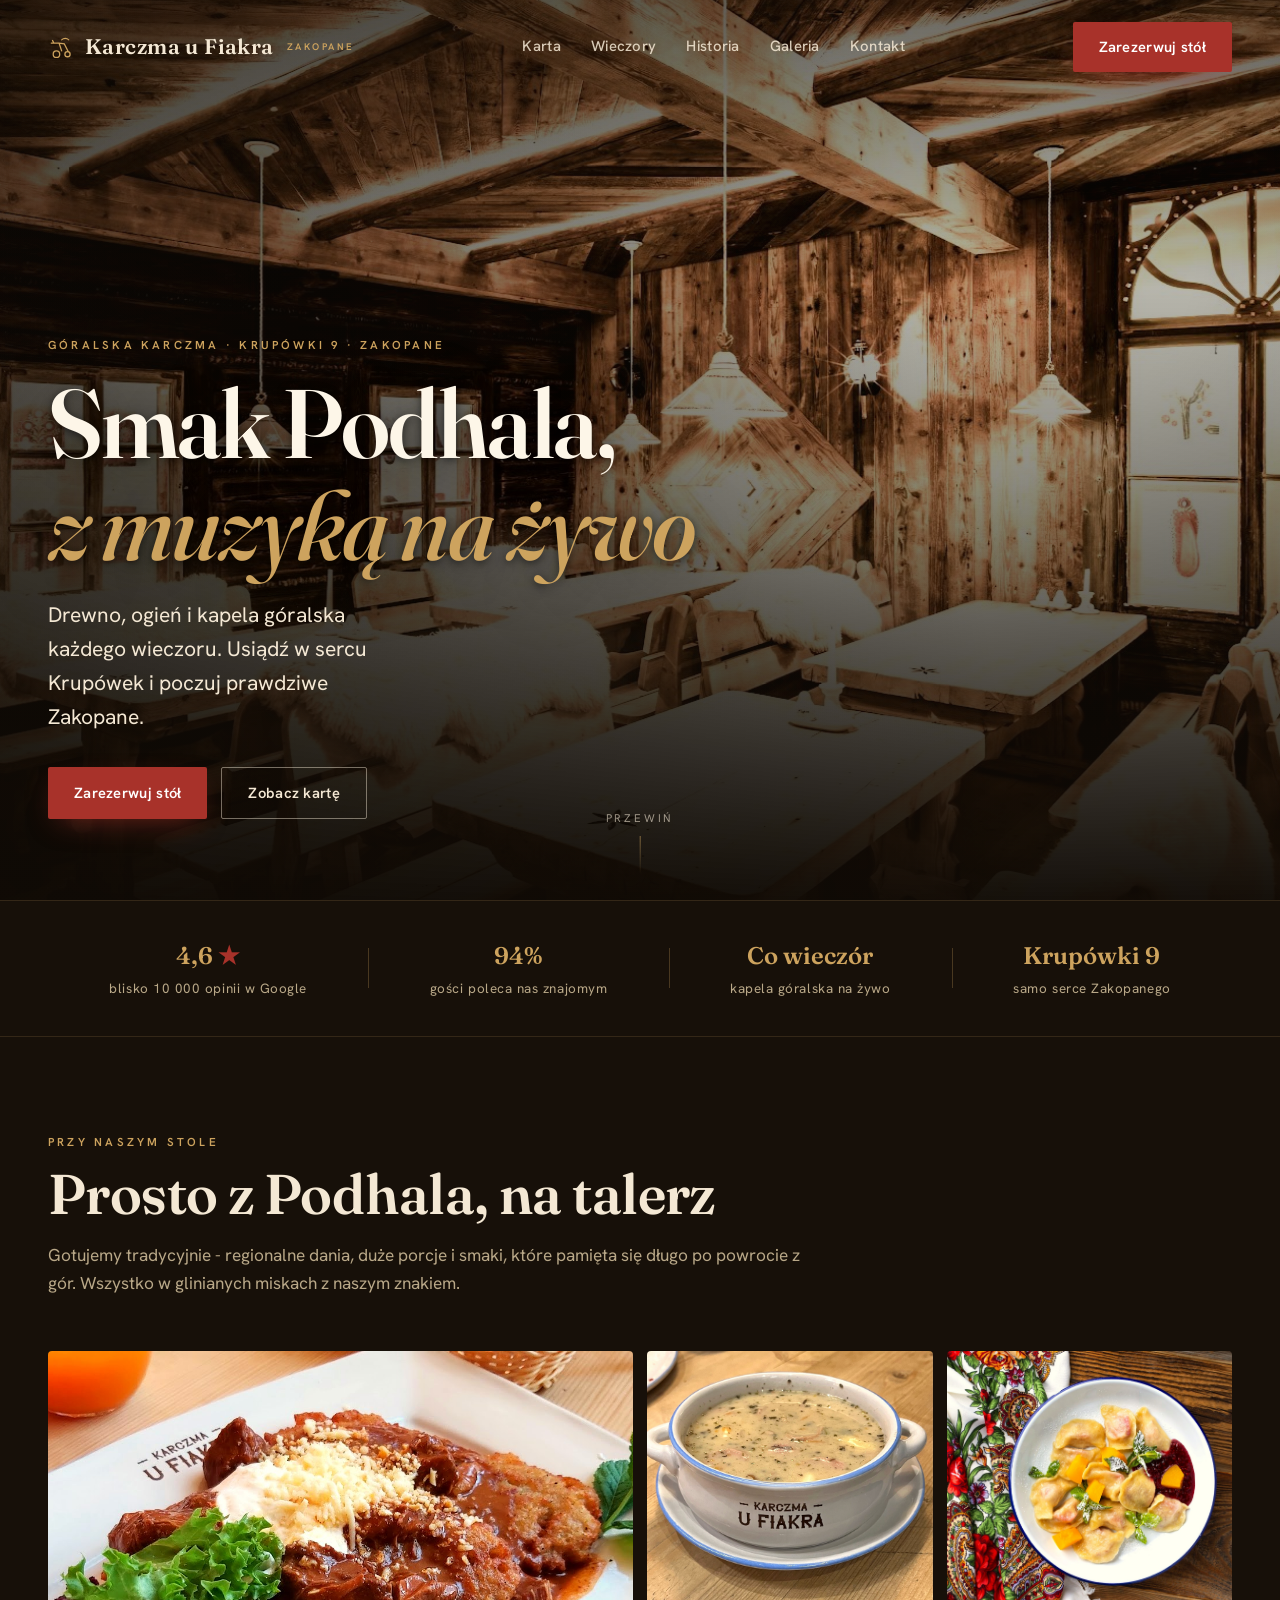
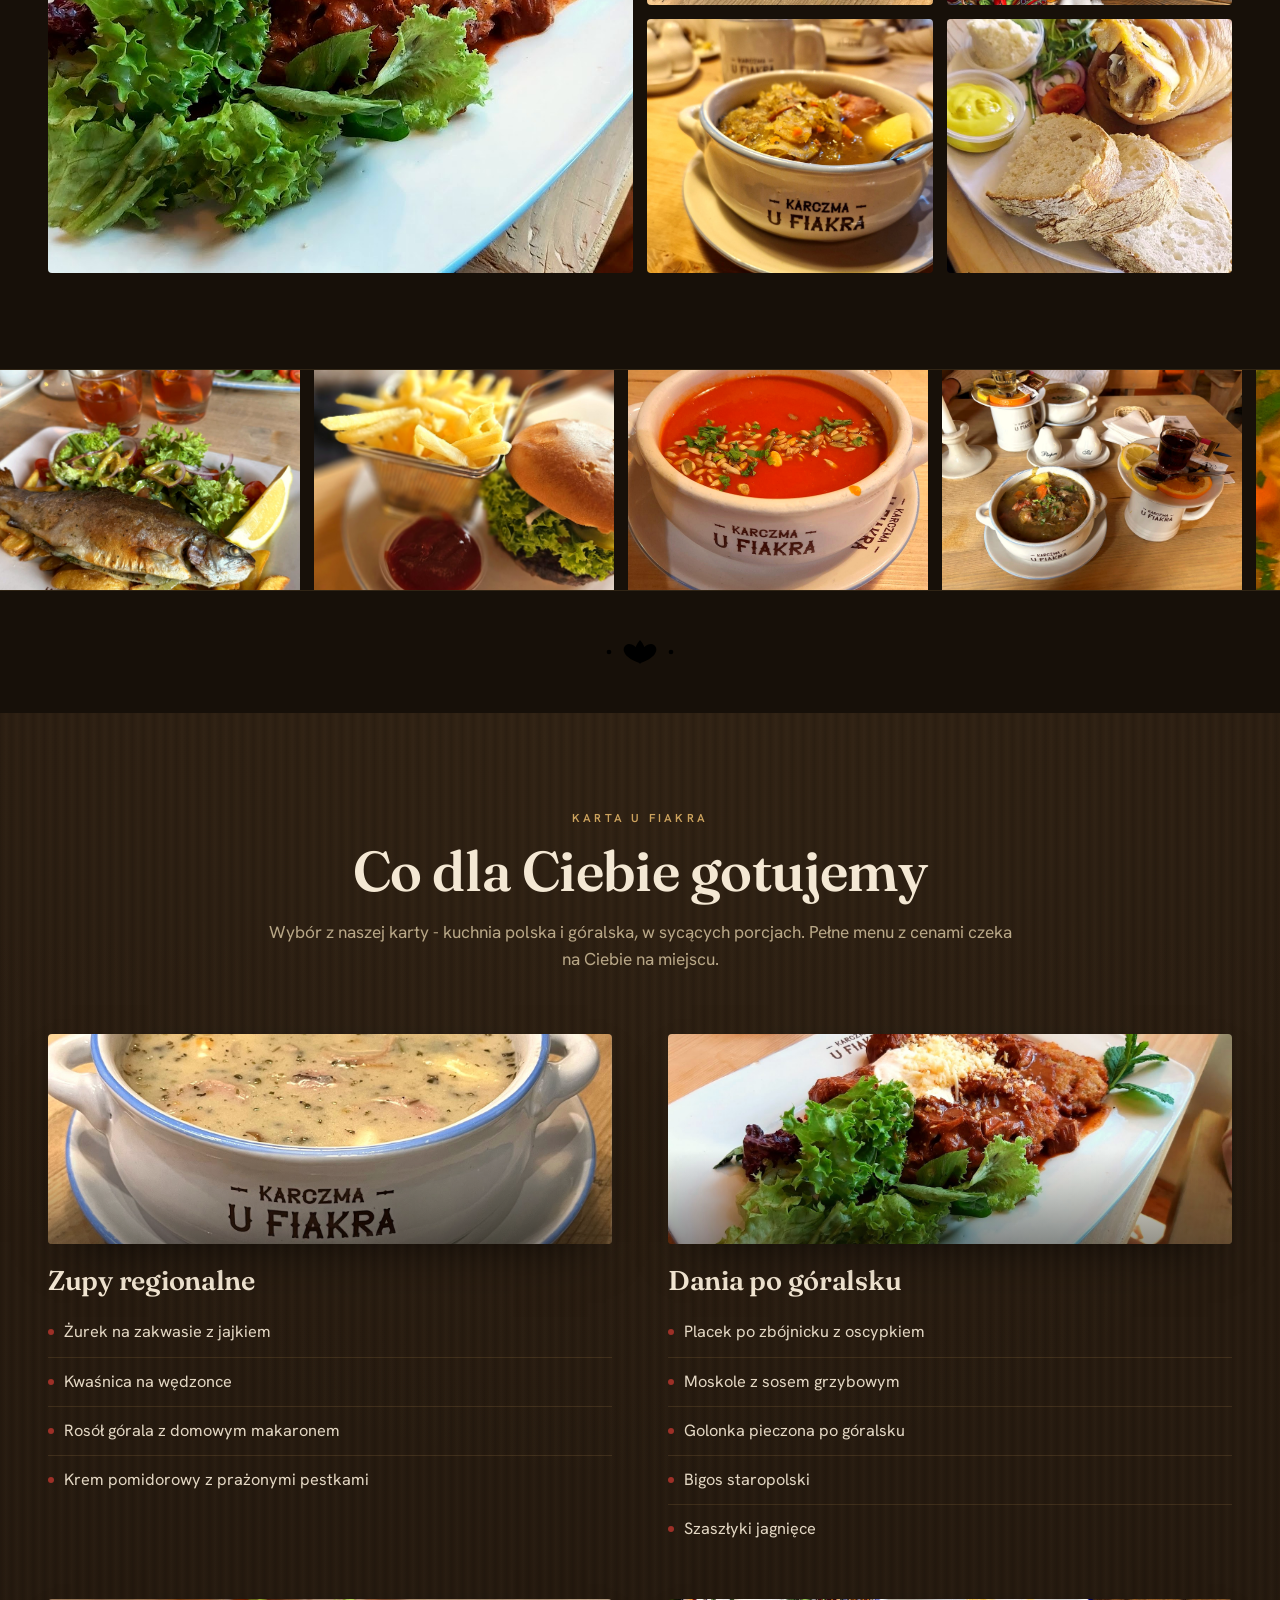
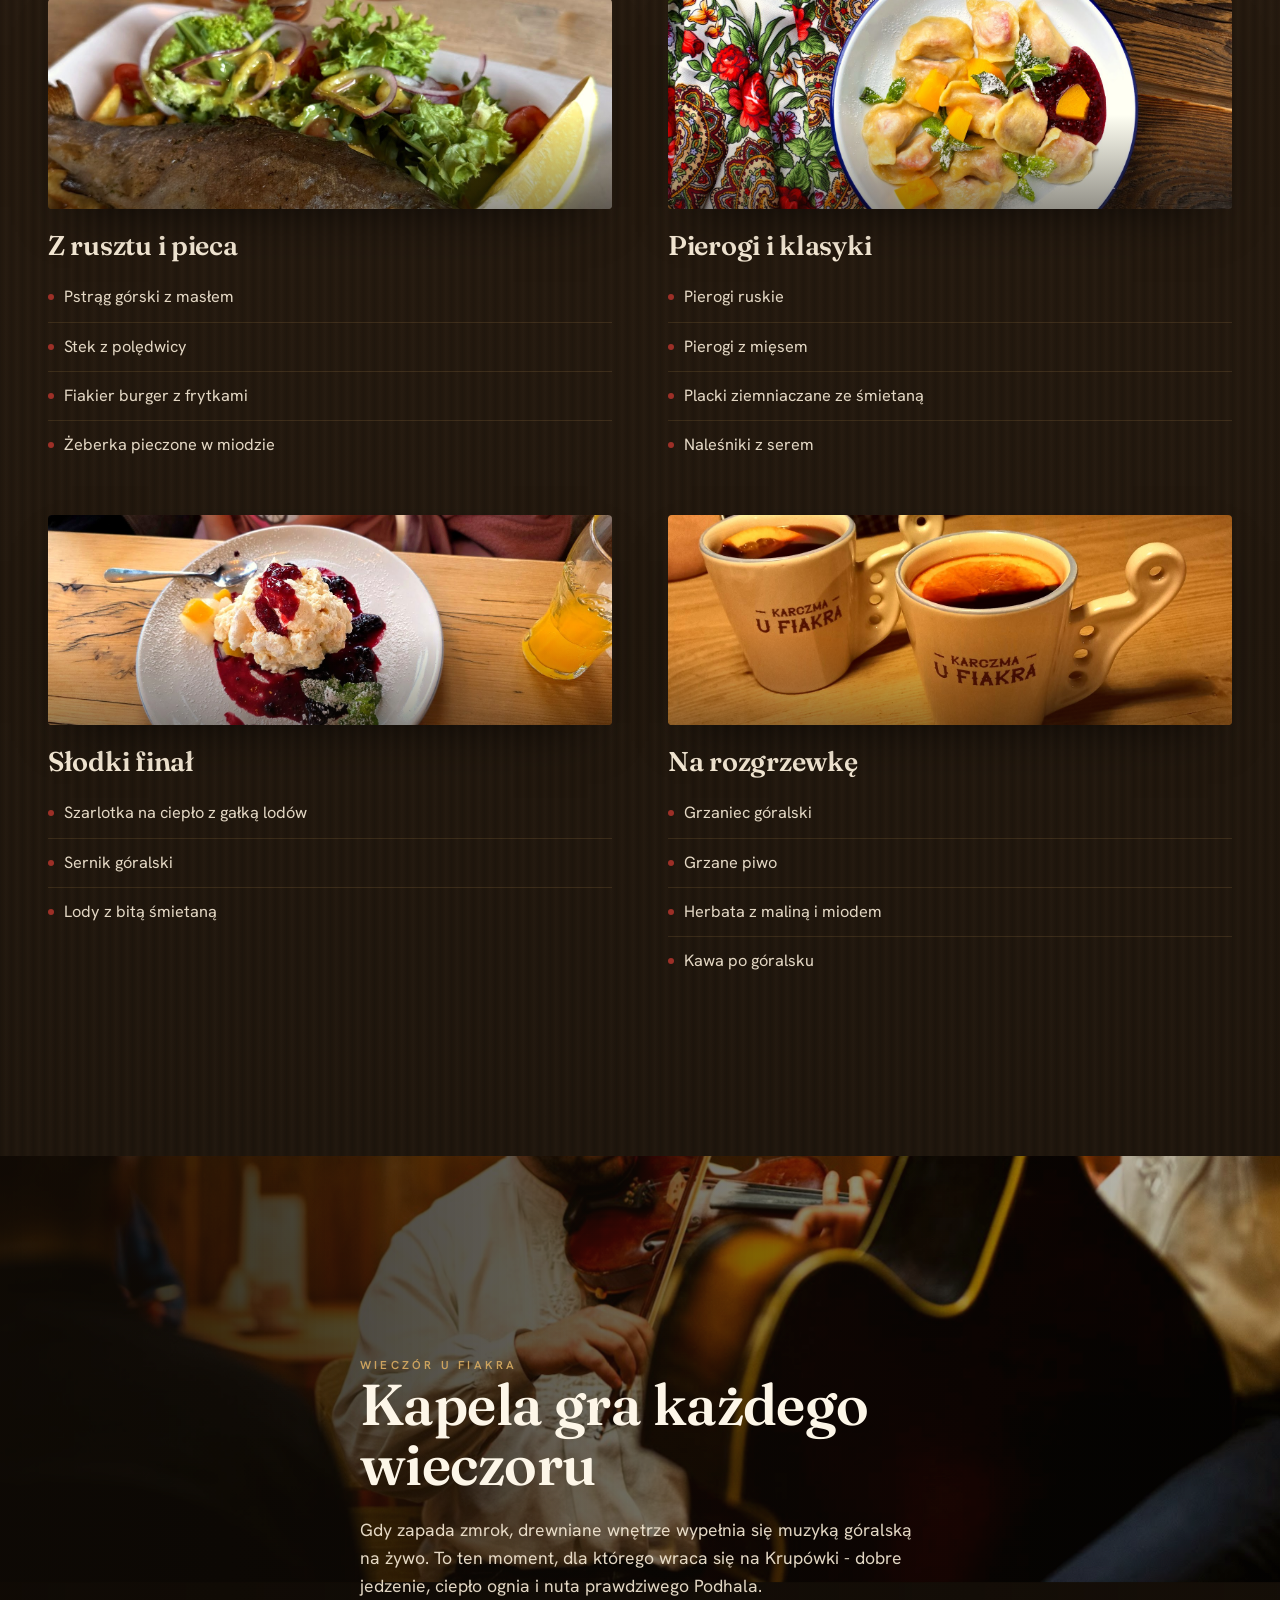
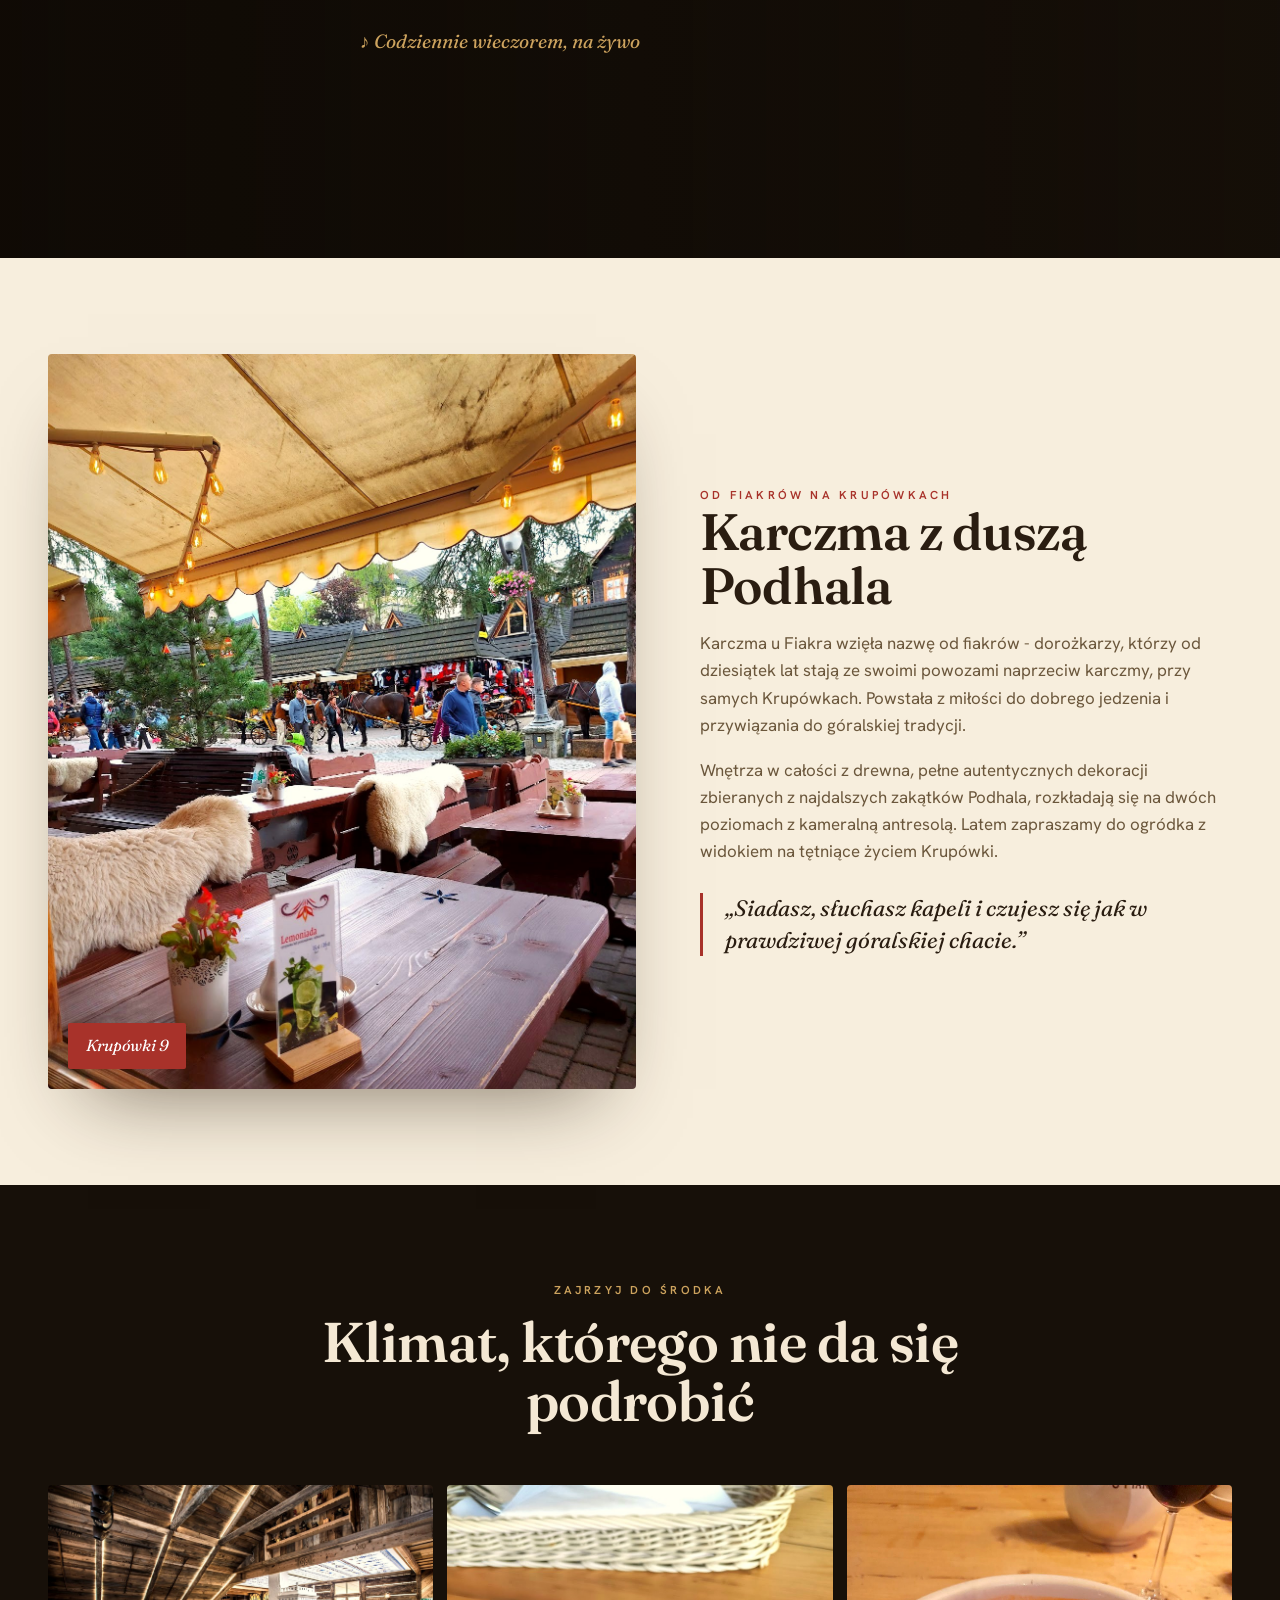
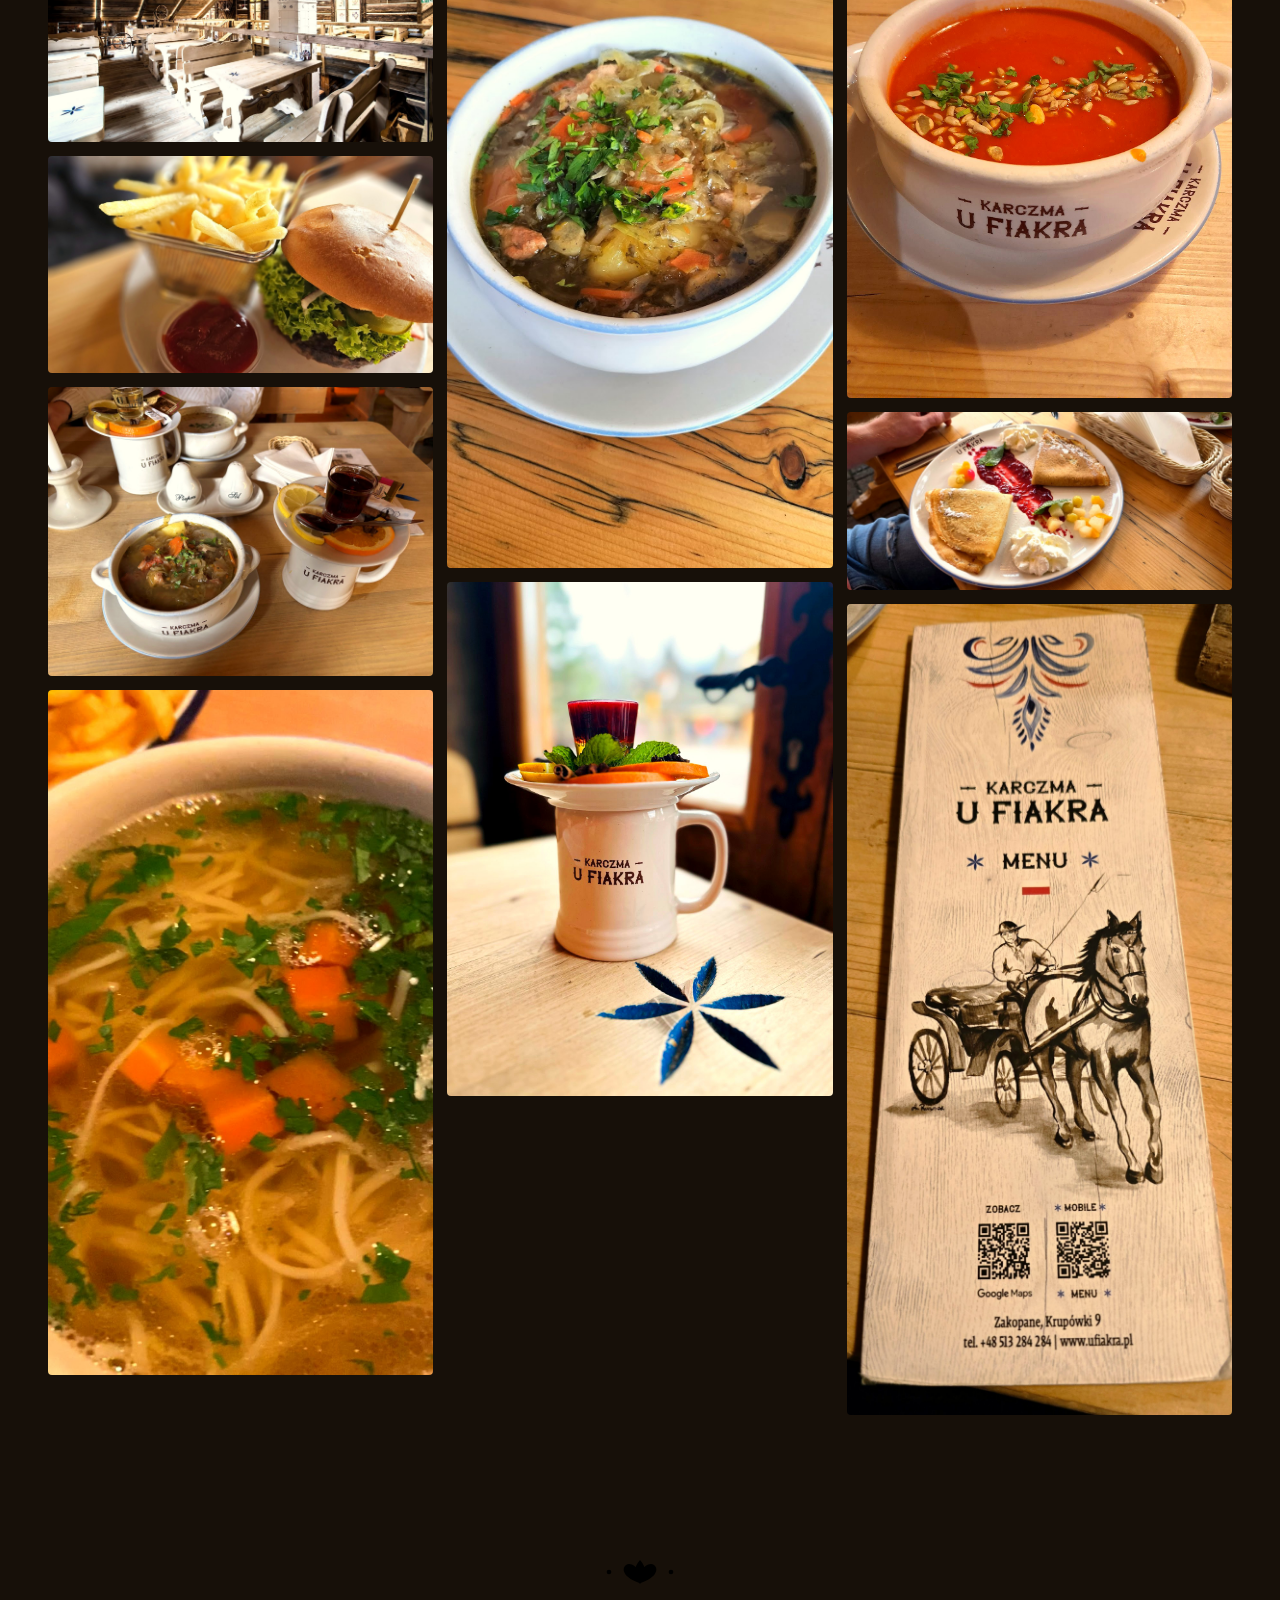
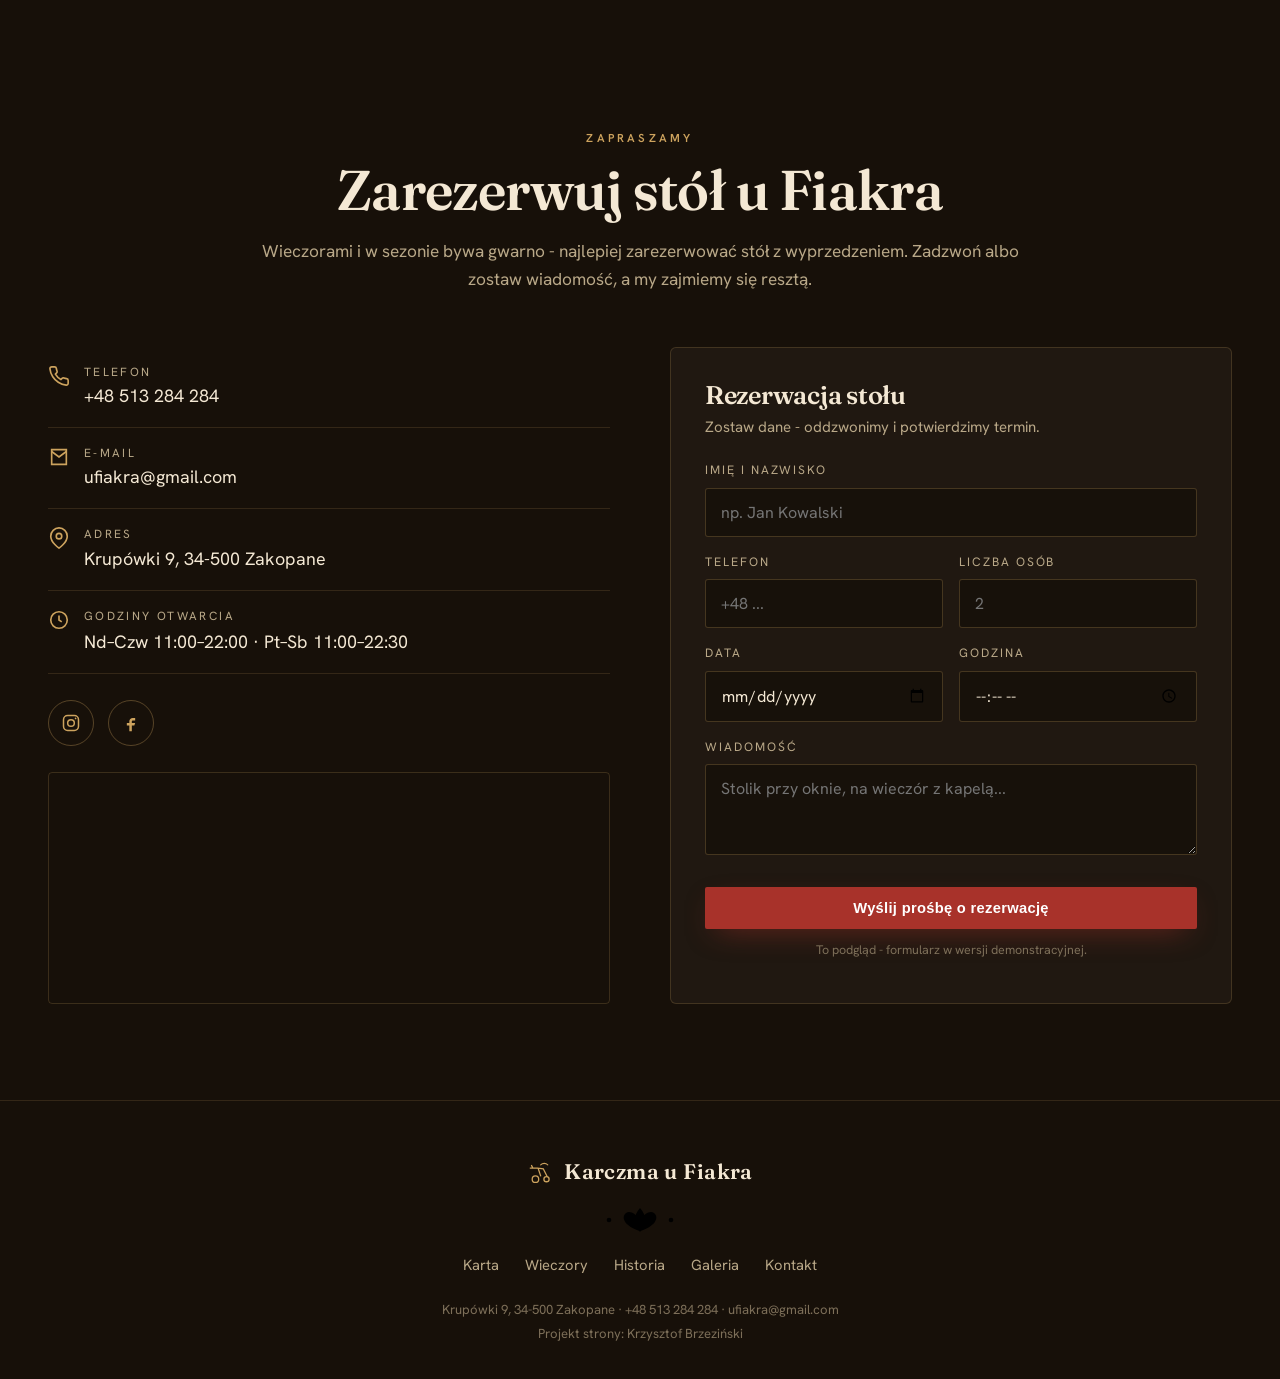
==== commit b89875ff: "Multi-page: strona główna + 5 podstron z realną treścią z sieci (pełna karta menu, historia ich słow" ====
--- a/index.html
+++ b/index.html
@@ -8,222 +8,7 @@
 <link rel="preconnect" href="https://fonts.googleapis.com">
 <link rel="preconnect" href="https://fonts.gstatic.com" crossorigin>
 <link href="https://fonts.googleapis.com/css2?family=Fraunces:ital,opsz,wght@0,9..144,400;0,9..144,500;0,9..144,600;0,9..144,700;1,9..144,500&family=Hanken+Grotesk:wght@400;500;600;700&display=swap" rel="stylesheet">
-<style>
-:root{
-  --ink:#171009;        /* najciemniejsze drewno/tło */
-  --ink-2:#1f160d;
-  --wood:#2a1d11;       /* ciepłe drewno */
-  --wood-2:#3a2817;
-  --cream:#f4e8d4;      /* ciepły kremowy tekst/sekcje jasne */
-  --cream-2:#efe0c8;
-  --paper:#f7eedd;      /* jasna sekcja (karta/historia) */
-  --gold:#cda35e;       /* mosiądz/akcent ciepły */
-  --gold-d:#b1873f;
-  --red:#a8322a;        /* góralska czerwień (parzenica) */
-  --red-d:#8a261f;
-  --muted:#b9a888;
-  --muted-d:#7d6f59;
-  --maxw:1240px;
-  --head:'Fraunces',Georgia,serif;
-  --body:'Hanken Grotesk',-apple-system,system-ui,sans-serif;
-}
-*{box-sizing:border-box;margin:0;padding:0}
-html{scroll-behavior:smooth}
-body{font-family:var(--body);background:var(--ink);color:var(--cream);line-height:1.6;-webkit-font-smoothing:antialiased;overflow-x:hidden}
-img{display:block;max-width:100%}
-a{color:inherit;text-decoration:none}
-h1,h2,h3{font-family:var(--head);font-weight:600;line-height:1.05;letter-spacing:-.01em}
-section{scroll-margin-top:84px}
-.wrap{max-width:var(--maxw);margin:0 auto;padding:0 28px}
-.eyebrow{font-family:var(--body);font-weight:600;letter-spacing:.28em;text-transform:uppercase;font-size:.72rem;color:var(--gold)}
-
-/* ---- góralski szlaczek (parzenica) ---- */
-.parz{display:block;margin:0 auto;width:230px;height:30px;color:var(--gold)}
-.parz line,.parz path,.parz circle{stroke:currentColor;stroke-width:1.4;fill:none;stroke-linecap:round}
-.parz .leaf{fill:var(--red);stroke:var(--red)}
-.divider{padding:46px 0;display:flex;justify-content:center;align-items:center}
-.divider.on-dark{background:var(--ink)}
-
-/* ---- wood texture (czyste CSS) ---- */
-.wood-bg{position:relative;background:linear-gradient(180deg,var(--wood) 0%,var(--ink-2) 100%)}
-.wood-bg::before{content:"";position:absolute;inset:0;opacity:.5;pointer-events:none;
-  background:repeating-linear-gradient(90deg,rgba(0,0,0,.16) 0px,rgba(0,0,0,0) 3px,rgba(255,220,170,.03) 6px,rgba(0,0,0,.12) 11px),
-             radial-gradient(120% 80% at 50% -10%,rgba(205,163,94,.10),transparent 60%)}
-.wood-bg>*{position:relative;z-index:1}
-
-/* ---- NAV ---- */
-header{position:fixed;top:0;left:0;right:0;z-index:50;transition:background .4s,backdrop-filter .4s,border-color .4s,padding .4s;
-  padding:22px 0;border-bottom:1px solid transparent}
-header.scrolled{background:rgba(20,14,8,.9);backdrop-filter:blur(10px);border-bottom:1px solid rgba(205,163,94,.18);padding:13px 0}
-.nav{display:flex;align-items:center;justify-content:space-between;gap:20px}
-.brand{display:flex;align-items:center;gap:11px;font-family:var(--head);font-size:1.32rem;font-weight:600;letter-spacing:.02em;color:var(--cream)}
-.brand .mark{width:26px;height:26px;color:var(--gold);flex:0 0 auto}
-.brand small{font-family:var(--body);font-weight:600;letter-spacing:.26em;font-size:.6rem;text-transform:uppercase;color:var(--gold);margin-left:2px}
-.nav-links{display:flex;align-items:center;gap:30px}
-.nav-links a{font-weight:500;font-size:.93rem;letter-spacing:.02em;color:var(--cream);opacity:.86;transition:opacity .25s,color .25s}
-.nav-links a:hover{opacity:1;color:var(--gold)}
-.btn{display:inline-flex;align-items:center;gap:9px;font-weight:600;font-size:.92rem;letter-spacing:.02em;padding:13px 26px;border-radius:2px;transition:transform .25s,background .25s,color .25s,box-shadow .25s;cursor:pointer;border:0}
-.btn-red{background:var(--red);color:#fff;box-shadow:0 10px 30px -12px rgba(168,50,42,.7)}
-.btn-red:hover{background:var(--red-d);transform:translateY(-2px)}
-.btn-ghost{border:1px solid rgba(244,232,212,.45);color:var(--cream);background:transparent}
-.btn-ghost:hover{border-color:var(--gold);color:var(--gold)}
-.burger{display:none;background:none;border:0;color:var(--cream);cursor:pointer;padding:6px}
-.burger svg{width:28px;height:28px}
-
-/* ---- HERO ---- */
-.hero{position:relative;height:100svh;min-height:620px;display:flex;align-items:flex-end;overflow:hidden}
-.hero-bg{position:absolute;inset:-8% 0;background-image:url('assets/img/hero.jpg');background-size:cover;background-position:center 42%;will-change:transform;transform:scale(1.04)}
-.hero::after{content:"";position:absolute;inset:0;background:
-  linear-gradient(180deg,rgba(15,10,5,.62) 0%,rgba(15,10,5,.3) 32%,rgba(15,10,5,.56) 64%,rgba(15,10,5,.96) 100%),
-  linear-gradient(80deg,rgba(15,10,5,.62) 0%,rgba(15,10,5,.24) 48%,transparent 72%),
-  radial-gradient(120% 90% at 50% 28%,transparent 36%,rgba(15,10,5,.44))}
-.hero-inner{position:relative;z-index:2;width:100%;padding-bottom:9vh}
-.hero .eyebrow{margin-bottom:18px}
-.hero h1{font-size:clamp(2.8rem,7.6vw,6.6rem);font-weight:600;color:#fdf6e8;text-shadow:0 2px 10px rgba(0,0,0,.6),0 10px 55px rgba(0,0,0,.55);letter-spacing:-.02em}
-.hero h1 em{font-style:italic;color:var(--gold);font-weight:500}
-.hero .tagline{margin-top:22px;max-width:30ch;font-size:clamp(1.05rem,1.8vw,1.32rem);color:var(--cream);opacity:.92}
-.hero-actions{margin-top:34px;display:flex;gap:14px;flex-wrap:wrap}
-.scrollcue{position:absolute;left:50%;bottom:26px;transform:translateX(-50%);z-index:3;color:var(--cream);opacity:.6;font-size:.7rem;letter-spacing:.25em;text-transform:uppercase;display:flex;flex-direction:column;align-items:center;gap:8px}
-.scrollcue span{width:1px;height:38px;background:linear-gradient(var(--gold),transparent);animation:cue 2.2s ease-in-out infinite}
-@keyframes cue{0%,100%{transform:scaleY(.4);opacity:.4}50%{transform:scaleY(1);opacity:1}}
-
-/* ---- PROOF STRIP ---- */
-.proof{background:var(--ink);border-top:1px solid rgba(205,163,94,.16);border-bottom:1px solid rgba(205,163,94,.16)}
-.proof .row{display:flex;flex-wrap:wrap;justify-content:center;align-items:center;gap:0;padding:30px 0}
-.proof .it{padding:6px 38px;text-align:center;position:relative;flex:1 1 auto;min-width:180px}
-.proof .it+.it::before{content:"";position:absolute;left:0;top:50%;transform:translateY(-50%);width:1px;height:40px;background:rgba(205,163,94,.28)}
-.proof .k{font-family:var(--head);font-size:1.5rem;color:var(--gold);font-weight:600}
-.proof .k .star{color:var(--red)}
-.proof .v{font-size:.84rem;color:var(--muted);letter-spacing:.04em;margin-top:3px}
-
-/* ---- sekcje ogólne ---- */
-.sec{padding:96px 0}
-.sec-head{max-width:760px}
-.sec-head.center{margin:0 auto;text-align:center}
-.sec-head h2{font-size:clamp(2.1rem,4.4vw,3.5rem);margin-top:14px}
-.sec-head p{margin-top:18px;font-size:1.08rem}
-.dark{background:var(--ink);color:var(--cream)}
-.dark .sec-head p{color:var(--muted)}
-.paper{background:var(--paper);color:var(--wood)}
-.paper .eyebrow{color:var(--red)}
-.paper .sec-head p{color:#6b573c}
-
-/* ---- PRZY STOLE: kolaż ---- */
-.collage{display:grid;grid-template-columns:repeat(12,1fr);grid-auto-rows:120px;gap:14px;margin-top:54px}
-.collage figure{position:relative;overflow:hidden;border-radius:4px;background:#000}
-.collage img{width:100%;height:100%;object-fit:cover;transition:transform 1.1s cubic-bezier(.2,.7,.2,1)}
-.collage figure:hover img{transform:scale(1.07)}
-.collage figcaption{position:absolute;left:0;right:0;bottom:0;padding:30px 18px 14px;font-family:var(--head);font-style:italic;font-size:1.05rem;color:#fff;
-  background:linear-gradient(transparent,rgba(15,10,5,.82));opacity:0;transform:translateY(8px);transition:.4s}
-.collage figure:hover figcaption{opacity:1;transform:none}
-.c-a{grid-column:span 6;grid-row:span 4}
-.c-b{grid-column:span 3;grid-row:span 2}
-.c-c{grid-column:span 3;grid-row:span 2}
-.c-d{grid-column:span 3;grid-row:span 2}
-.c-e{grid-column:span 3;grid-row:span 2}
-.c-f{grid-column:span 4;grid-row:span 3}
-.c-g{grid-column:span 4;grid-row:span 3}
-.c-h{grid-column:span 4;grid-row:span 3}
-
-/* ---- MARQUEE taśma ---- */
-.marquee{padding:0;background:var(--ink);overflow:hidden;border-top:1px solid rgba(205,163,94,.14);border-bottom:1px solid rgba(205,163,94,.14)}
-.marquee-track{display:flex;gap:14px;width:max-content;animation:scroll-x 46s linear infinite}
-.marquee:hover .marquee-track{animation-play-state:paused}
-.marquee-track figure{flex:0 0 auto;width:300px;height:220px;overflow:hidden}
-.marquee-track img{width:100%;height:100%;object-fit:cover;filter:saturate(1.05)}
-@keyframes scroll-x{from{transform:translateX(0)}to{transform:translateX(-50%)}}
-
-/* ---- KARTA / menu ---- */
-.menu{display:grid;grid-template-columns:repeat(2,1fr);gap:46px 56px;margin-top:60px}
-.menu-cat{display:flex;flex-direction:column}
-.menu-cat .ph{width:100%;height:210px;overflow:hidden;border-radius:4px;box-shadow:0 22px 50px -24px rgba(0,0,0,.7);position:relative}
-.menu-cat .ph img{width:100%;height:100%;object-fit:cover;transition:transform 1s cubic-bezier(.2,.7,.2,1)}
-.menu-cat:hover .ph img{transform:scale(1.06)}
-.menu-cat h3{font-size:1.7rem;margin:22px 0 4px;color:var(--cream)}
-.menu-cat .ph::after{content:"";position:absolute;inset:0;background:linear-gradient(180deg,transparent 55%,rgba(15,10,5,.45))}
-.menu-list{list-style:none;margin-top:10px}
-.menu-list li{padding:11px 0;border-bottom:1px solid rgba(205,163,94,.16);color:var(--cream);font-size:1.02rem;opacity:.92;display:flex;align-items:baseline;gap:10px}
-.menu-list li::before{content:"";flex:0 0 auto;width:6px;height:6px;border-radius:50%;background:var(--red);transform:translateY(-2px)}
-.menu-list li:last-child{border-bottom:0}
-.menu-note{margin-top:48px;text-align:center;color:var(--muted);font-style:italic;font-family:var(--head);font-size:1.05rem}
-
-/* ---- WIECZÓR / kapela (full-bleed parallax) ---- */
-.band{position:relative;min-height:78vh;display:flex;align-items:center;overflow:hidden}
-.band-bg{position:absolute;inset:-10% 0;background-image:url('assets/img/band.jpg');background-size:cover;background-position:center 38%;will-change:transform;transform:scale(1.05)}
-.band::after{content:"";position:absolute;inset:0;background:linear-gradient(90deg,rgba(15,10,5,.9) 0%,rgba(15,10,5,.66) 42%,rgba(15,10,5,.22) 100%)}
-.band-copy{position:relative;z-index:2;max-width:560px}
-.band-copy h2{font-size:clamp(2.2rem,4.6vw,3.6rem);color:#fdf6e8}
-.band-copy p{margin-top:20px;color:var(--cream);opacity:.92;font-size:1.1rem}
-.band-copy .when{margin-top:26px;display:inline-flex;align-items:center;gap:10px;font-family:var(--head);font-style:italic;font-size:1.2rem;color:var(--gold)}
-
-/* ---- HISTORIA ---- */
-.story{display:grid;grid-template-columns:1.05fr .95fr;gap:64px;align-items:center}
-.story-art{position:relative;border-radius:4px;overflow:hidden;box-shadow:0 40px 80px -40px rgba(40,25,10,.6)}
-.story-art img{width:100%;height:100%;object-fit:cover;aspect-ratio:4/5}
-.story-art .badge{position:absolute;left:20px;bottom:20px;background:var(--red);color:#fff;font-family:var(--head);font-style:italic;font-size:1rem;padding:10px 18px;border-radius:2px}
-.story-copy h2{font-size:clamp(2rem,4vw,3.2rem)}
-.story-copy p{margin-top:18px;color:#6b573c;font-size:1.06rem}
-.story-copy .quote{margin-top:28px;font-family:var(--head);font-style:italic;font-size:1.4rem;line-height:1.4;color:var(--wood);border-left:3px solid var(--red);padding-left:22px}
-
-/* ---- MOZAIKA ---- */
-.mosaic{columns:3;column-gap:14px;margin-top:54px}
-.mosaic figure{break-inside:avoid;margin-bottom:14px;overflow:hidden;border-radius:4px;background:#000}
-.mosaic img{width:100%;transition:transform 1s cubic-bezier(.2,.7,.2,1)}
-.mosaic figure:hover img{transform:scale(1.06)}
-
-/* ---- REZERWACJA / kontakt ---- */
-.reserve{display:grid;grid-template-columns:1fr 1fr;gap:60px;margin-top:54px}
-.r-info .line{display:flex;gap:14px;padding:16px 0;border-bottom:1px solid rgba(205,163,94,.16);align-items:flex-start}
-.r-info .line .ic{color:var(--gold);flex:0 0 auto;margin-top:2px}
-.r-info .line .lab{font-size:.74rem;letter-spacing:.2em;text-transform:uppercase;color:var(--muted)}
-.r-info .line .val{font-size:1.12rem;color:var(--cream);margin-top:2px}
-.r-info .socials{margin-top:26px;display:flex;gap:14px}
-.r-info .socials a{width:46px;height:46px;border:1px solid rgba(205,163,94,.35);border-radius:50%;display:flex;align-items:center;justify-content:center;color:var(--gold);transition:.25s}
-.r-info .socials a:hover{background:var(--gold);color:var(--ink)}
-.r-map{margin-top:26px;border-radius:4px;overflow:hidden;border:1px solid rgba(205,163,94,.2)}
-.r-map iframe{width:100%;height:230px;border:0;display:block;filter:saturate(.9) brightness(.92)}
-.form{background:rgba(244,232,212,.04);border:1px solid rgba(205,163,94,.2);border-radius:6px;padding:34px}
-.form h3{font-size:1.6rem;color:var(--cream);margin-bottom:6px}
-.form p.sub{color:var(--muted);font-size:.94rem;margin-bottom:22px}
-.field{margin-bottom:16px}
-.field label{display:block;font-size:.76rem;letter-spacing:.16em;text-transform:uppercase;color:var(--muted);margin-bottom:7px}
-.field input,.field select,.field textarea{width:100%;background:rgba(15,10,5,.5);border:1px solid rgba(205,163,94,.25);border-radius:3px;padding:13px 15px;color:var(--cream);font-family:var(--body);font-size:1rem;transition:border-color .25s}
-.field input:focus,.field select:focus,.field textarea:focus{outline:0;border-color:var(--gold)}
-.row2{display:grid;grid-template-columns:1fr 1fr;gap:16px}
-.form .btn-red{width:100%;justify-content:center;margin-top:8px}
-.form .hint{margin-top:12px;font-size:.78rem;color:var(--muted-d);text-align:center}
-
-/* ---- FOOTER ---- */
-footer{background:var(--ink);border-top:1px solid rgba(205,163,94,.16);padding:54px 0 34px;text-align:center}
-footer .brand{justify-content:center;margin-bottom:16px}
-footer .fnav{display:flex;gap:26px;justify-content:center;flex-wrap:wrap;margin:18px 0 22px}
-footer .fnav a{color:var(--muted);font-size:.92rem}
-footer .fnav a:hover{color:var(--gold)}
-footer .copy{color:var(--muted-d);font-size:.82rem;line-height:1.8}
-
-/* ---- reveal ---- */
-.reveal{opacity:0;transform:translateY(26px);transition:opacity .9s cubic-bezier(.2,.7,.2,1),transform .9s cubic-bezier(.2,.7,.2,1)}
-.reveal.in{opacity:1;transform:none}
-@media(prefers-reduced-motion:reduce){.reveal{opacity:1;transform:none;transition:none}.marquee-track{animation:none}.scrollcue span{animation:none}}
-
-/* ---- responsive ---- */
-@media(max-width:900px){
-  .nav-links,.nav .btn-red{display:none}
-  .burger{display:block}
-  .story{grid-template-columns:1fr;gap:34px}
-  .reserve{grid-template-columns:1fr;gap:34px}
-  .menu{grid-template-columns:1fr;gap:38px}
-  .collage{grid-auto-rows:90px}
-  .mosaic{columns:2}
-  .sec{padding:66px 0}
-  .mobile-menu{position:fixed;inset:0;z-index:60;background:rgba(20,14,8,.98);backdrop-filter:blur(8px);display:flex;flex-direction:column;align-items:center;justify-content:center;gap:30px;transform:translateY(-100%);transition:transform .5s cubic-bezier(.2,.7,.2,1)}
-  .mobile-menu.open{transform:none}
-  .mobile-menu a{font-family:var(--head);font-size:1.7rem;color:var(--cream)}
-  .mobile-menu .close{position:absolute;top:22px;right:22px;background:none;border:0;color:var(--cream)}
-}
-@media(min-width:901px){.mobile-menu{display:none}}
-@media(max-width:560px){.mosaic{columns:1}.collage{grid-template-columns:repeat(6,1fr)}.c-a{grid-column:span 6;grid-row:span 3}.c-b,.c-c,.c-d,.c-e{grid-column:span 3}.c-f,.c-g,.c-h{grid-column:span 6;grid-row:span 3}}
-</style>
+<link rel="stylesheet" href="assets/style.css">
 </head>
 <body>
 
@@ -244,11 +29,11 @@
       Karczma u Fiakra<small>Zakopane</small>
     </a>
     <nav class="nav-links">
-      <a href="#stol">Kuchnia</a>
-      <a href="#karta">Karta</a>
-      <a href="#wieczor">Wieczór</a>
-      <a href="#historia">Historia</a>
-      <a href="#rezerwacja">Kontakt</a>
+      <a href="menu.html">Karta</a>
+      <a href="wieczory.html">Wieczory</a>
+      <a href="historia.html">Historia</a>
+      <a href="galeria.html">Galeria</a>
+      <a href="kontakt.html">Kontakt</a>
     </nav>
     <a href="#rezerwacja" class="btn btn-red">Zarezerwuj stół</a>
     <button class="burger" id="burger" aria-label="Menu"><svg viewBox="0 0 24 24" fill="none" stroke="currentColor" stroke-width="2"><path d="M3 6h18M3 12h18M3 18h18"/></svg></button>
@@ -257,7 +42,7 @@
 
 <div class="mobile-menu" id="mob">
   <button class="close" id="mclose" aria-label="Zamknij"><svg width="30" height="30" viewBox="0 0 24 24" fill="none" stroke="currentColor" stroke-width="2"><path d="M5 5l14 14M19 5L5 19"/></svg></button>
-  <a href="#stol">Kuchnia</a><a href="#karta">Karta</a><a href="#wieczor">Wieczór</a><a href="#historia">Historia</a><a href="#rezerwacja">Kontakt</a>
+  <a href="menu.html">Karta</a><a href="wieczory.html">Wieczory</a><a href="historia.html">Historia</a><a href="galeria.html">Galeria</a><a href="kontakt.html">Kontakt</a>
   <a href="#rezerwacja" class="btn btn-red">Zarezerwuj stół</a>
 </div>
 
@@ -478,30 +263,11 @@
   <div class="wrap">
     <a href="#top" class="brand"><svg class="mark" viewBox="0 0 40 40" aria-hidden="true"><g fill="none" stroke="currentColor" stroke-width="2" stroke-linecap="round"><circle cx="13" cy="31" r="5"/><circle cx="30" cy="31" r="4"/><path d="M5 14h12l4 12M17 14l8 1 6 12M9 14l-2-4"/><path d="M21 9c3-3 8-3 11 0" stroke-width="1.6"/></g></svg>Karczma u Fiakra</a>
     <svg class="parz" viewBox="0 0 230 30" style="margin:14px auto"><use href="#parz"/></svg>
-    <div class="fnav"><a href="#stol">Kuchnia</a><a href="#karta">Karta</a><a href="#wieczor">Wieczór</a><a href="#historia">Historia</a><a href="#rezerwacja">Kontakt</a></div>
+    <div class="fnav"><a href="menu.html">Karta</a><a href="wieczory.html">Wieczory</a><a href="historia.html">Historia</a><a href="galeria.html">Galeria</a><a href="kontakt.html">Kontakt</a></div>
     <div class="copy">Krupówki 9, 34-500 Zakopane · +48 513 284 284 · ufiakra@gmail.com<br>Projekt strony: Krzysztof Brzeziński</div>
   </div>
 </footer>
 
-<script>
-// reveal
-const io=new IntersectionObserver((es)=>{es.forEach(e=>{if(e.isIntersecting){e.target.classList.add('in');io.unobserve(e.target)}})},{threshold:.12});
-document.querySelectorAll('.reveal').forEach(el=>io.observe(el));
-// nav scrolled
-const hdr=document.getElementById('hdr');
-const onScroll=()=>{hdr.classList.toggle('scrolled',window.scrollY>40);
-  const y=window.scrollY;
-  const hb=document.getElementById('heroBg'); if(hb) hb.style.transform='scale(1.04) translateY('+(y*0.18)+'px)';
-  const bb=document.getElementById('bandBg'); if(bb){const r=bb.parentElement.getBoundingClientRect();bb.style.transform='scale(1.05) translateY('+(-(r.top)*0.08)+'px)';}
-};
-window.addEventListener('scroll',onScroll,{passive:true}); onScroll();
-// mobile menu
-const mob=document.getElementById('mob');
-document.getElementById('burger').onclick=()=>mob.classList.add('open');
-document.getElementById('mclose').onclick=()=>mob.classList.remove('open');
-mob.querySelectorAll('a').forEach(a=>a.onclick=()=>mob.classList.remove('open'));
-/* === licznik otwarć demo (buy-signal) === */
-(function(){try{if(String(location.protocol).indexOf('http')!==0)return;try{if(/[?&#]team=1/.test(location.search+location.hash)){localStorage.setItem('nb_team','1');}}catch(e){}try{if(localStorage.getItem('nb_team')==='1')return;}catch(e){}if((document.referrer||'').indexOf('crm-newbeginning')>-1)return;if(sessionStorage.getItem('_dv'))return;sessionStorage.setItem('_dv','1');var seg=(location.pathname.split('/').filter(Boolean)[0])||'';var base=location.origin+(seg?('/'+seg):'');fetch('https://zngfubfinbojfgaxdrbf.supabase.co/rest/v1/demo_views',{method:'POST',keepalive:true,headers:{'Content-Type':'application/json','apikey':'sb_publishable_MWwoyGlSCWnJ4awtOPF0ow_ZVS0Y8qK','Authorization':'Bearer sb_publishable_MWwoyGlSCWnJ4awtOPF0ow_ZVS0Y8qK','Prefer':'return=minimal'},body:JSON.stringify({demo_url:base,page:location.pathname,referrer:(document.referrer||null)})}).catch(function(){});}catch(e){}})();
-</script>
+<script src="assets/app.js"></script>
 </body>
 </html>
--- a/assets/style.css
+++ b/assets/style.css
@@ -0,0 +1,275 @@
+:root{
+  --ink:#171009;        /* najciemniejsze drewno/tło */
+  --ink-2:#1f160d;
+  --wood:#2a1d11;       /* ciepłe drewno */
+  --wood-2:#3a2817;
+  --cream:#f4e8d4;      /* ciepły kremowy tekst/sekcje jasne */
+  --cream-2:#efe0c8;
+  --paper:#f7eedd;      /* jasna sekcja (karta/historia) */
+  --gold:#cda35e;       /* mosiądz/akcent ciepły */
+  --gold-d:#b1873f;
+  --red:#a8322a;        /* góralska czerwień (parzenica) */
+  --red-d:#8a261f;
+  --muted:#b9a888;
+  --muted-d:#7d6f59;
+  --maxw:1240px;
+  --head:'Fraunces',Georgia,serif;
+  --body:'Hanken Grotesk',-apple-system,system-ui,sans-serif;
+}
+*{box-sizing:border-box;margin:0;padding:0}
+html{scroll-behavior:smooth}
+body{font-family:var(--body);background:var(--ink);color:var(--cream);line-height:1.6;-webkit-font-smoothing:antialiased;overflow-x:hidden}
+img{display:block;max-width:100%}
+a{color:inherit;text-decoration:none}
+h1,h2,h3{font-family:var(--head);font-weight:600;line-height:1.05;letter-spacing:-.01em}
+section{scroll-margin-top:84px}
+.wrap{max-width:var(--maxw);margin:0 auto;padding:0 28px}
+.eyebrow{font-family:var(--body);font-weight:600;letter-spacing:.28em;text-transform:uppercase;font-size:.72rem;color:var(--gold)}
+
+/* ---- góralski szlaczek (parzenica) ---- */
+.parz{display:block;margin:0 auto;width:230px;height:30px;color:var(--gold)}
+.parz line,.parz path,.parz circle{stroke:currentColor;stroke-width:1.4;fill:none;stroke-linecap:round}
+.parz .leaf{fill:var(--red);stroke:var(--red)}
+.divider{padding:46px 0;display:flex;justify-content:center;align-items:center}
+.divider.on-dark{background:var(--ink)}
+
+/* ---- wood texture (czyste CSS) ---- */
+.wood-bg{position:relative;background:linear-gradient(180deg,var(--wood) 0%,var(--ink-2) 100%)}
+.wood-bg::before{content:"";position:absolute;inset:0;opacity:.5;pointer-events:none;
+  background:repeating-linear-gradient(90deg,rgba(0,0,0,.16) 0px,rgba(0,0,0,0) 3px,rgba(255,220,170,.03) 6px,rgba(0,0,0,.12) 11px),
+             radial-gradient(120% 80% at 50% -10%,rgba(205,163,94,.10),transparent 60%)}
+.wood-bg>*{position:relative;z-index:1}
+
+/* ---- NAV ---- */
+header{position:fixed;top:0;left:0;right:0;z-index:50;transition:background .4s,backdrop-filter .4s,border-color .4s,padding .4s;
+  padding:22px 0;border-bottom:1px solid transparent}
+header.scrolled{background:rgba(20,14,8,.9);backdrop-filter:blur(10px);border-bottom:1px solid rgba(205,163,94,.18);padding:13px 0}
+.nav{display:flex;align-items:center;justify-content:space-between;gap:20px}
+.brand{display:flex;align-items:center;gap:11px;font-family:var(--head);font-size:1.32rem;font-weight:600;letter-spacing:.02em;color:var(--cream)}
+.brand .mark{width:26px;height:26px;color:var(--gold);flex:0 0 auto}
+.brand small{font-family:var(--body);font-weight:600;letter-spacing:.26em;font-size:.6rem;text-transform:uppercase;color:var(--gold);margin-left:2px}
+.nav-links{display:flex;align-items:center;gap:30px}
+.nav-links a{font-weight:500;font-size:.93rem;letter-spacing:.02em;color:var(--cream);opacity:.86;transition:opacity .25s,color .25s}
+.nav-links a:hover{opacity:1;color:var(--gold)}
+.btn{display:inline-flex;align-items:center;gap:9px;font-weight:600;font-size:.92rem;letter-spacing:.02em;padding:13px 26px;border-radius:2px;transition:transform .25s,background .25s,color .25s,box-shadow .25s;cursor:pointer;border:0}
+.btn-red{background:var(--red);color:#fff;box-shadow:0 10px 30px -12px rgba(168,50,42,.7)}
+.btn-red:hover{background:var(--red-d);transform:translateY(-2px)}
+.btn-ghost{border:1px solid rgba(244,232,212,.45);color:var(--cream);background:transparent}
+.btn-ghost:hover{border-color:var(--gold);color:var(--gold)}
+.burger{display:none;background:none;border:0;color:var(--cream);cursor:pointer;padding:6px}
+.burger svg{width:28px;height:28px}
+
+/* ---- HERO ---- */
+.hero{position:relative;height:100svh;min-height:620px;display:flex;align-items:flex-end;overflow:hidden}
+.hero-bg{position:absolute;inset:-8% 0;background-image:url('img/hero.jpg');background-size:cover;background-position:center 42%;will-change:transform;transform:scale(1.04)}
+.hero::after{content:"";position:absolute;inset:0;background:
+  linear-gradient(180deg,rgba(15,10,5,.62) 0%,rgba(15,10,5,.3) 32%,rgba(15,10,5,.56) 64%,rgba(15,10,5,.96) 100%),
+  linear-gradient(80deg,rgba(15,10,5,.62) 0%,rgba(15,10,5,.24) 48%,transparent 72%),
+  radial-gradient(120% 90% at 50% 28%,transparent 36%,rgba(15,10,5,.44))}
+.hero-inner{position:relative;z-index:2;width:100%;padding-bottom:9vh}
+.hero .eyebrow{margin-bottom:18px}
+.hero h1{font-size:clamp(2.8rem,7.6vw,6.6rem);font-weight:600;color:#fdf6e8;text-shadow:0 2px 10px rgba(0,0,0,.6),0 10px 55px rgba(0,0,0,.55);letter-spacing:-.02em}
+.hero h1 em{font-style:italic;color:var(--gold);font-weight:500}
+.hero .tagline{margin-top:22px;max-width:30ch;font-size:clamp(1.05rem,1.8vw,1.32rem);color:var(--cream);opacity:.92}
+.hero-actions{margin-top:34px;display:flex;gap:14px;flex-wrap:wrap}
+.scrollcue{position:absolute;left:50%;bottom:26px;transform:translateX(-50%);z-index:3;color:var(--cream);opacity:.6;font-size:.7rem;letter-spacing:.25em;text-transform:uppercase;display:flex;flex-direction:column;align-items:center;gap:8px}
+.scrollcue span{width:1px;height:38px;background:linear-gradient(var(--gold),transparent);animation:cue 2.2s ease-in-out infinite}
+@keyframes cue{0%,100%{transform:scaleY(.4);opacity:.4}50%{transform:scaleY(1);opacity:1}}
+
+/* ---- PROOF STRIP ---- */
+.proof{background:var(--ink);border-top:1px solid rgba(205,163,94,.16);border-bottom:1px solid rgba(205,163,94,.16)}
+.proof .row{display:flex;flex-wrap:wrap;justify-content:center;align-items:center;gap:0;padding:30px 0}
+.proof .it{padding:6px 38px;text-align:center;position:relative;flex:1 1 auto;min-width:180px}
+.proof .it+.it::before{content:"";position:absolute;left:0;top:50%;transform:translateY(-50%);width:1px;height:40px;background:rgba(205,163,94,.28)}
+.proof .k{font-family:var(--head);font-size:1.5rem;color:var(--gold);font-weight:600}
+.proof .k .star{color:var(--red)}
+.proof .v{font-size:.84rem;color:var(--muted);letter-spacing:.04em;margin-top:3px}
+
+/* ---- sekcje ogólne ---- */
+.sec{padding:96px 0}
+.sec-head{max-width:760px}
+.sec-head.center{margin:0 auto;text-align:center}
+.sec-head h2{font-size:clamp(2.1rem,4.4vw,3.5rem);margin-top:14px}
+.sec-head p{margin-top:18px;font-size:1.08rem}
+.dark{background:var(--ink);color:var(--cream)}
+.dark .sec-head p{color:var(--muted)}
+.paper{background:var(--paper);color:var(--wood)}
+.paper .eyebrow{color:var(--red)}
+.paper .sec-head p{color:#6b573c}
+
+/* ---- PRZY STOLE: kolaż ---- */
+.collage{display:grid;grid-template-columns:repeat(12,1fr);grid-auto-rows:120px;gap:14px;margin-top:54px}
+.collage figure{position:relative;overflow:hidden;border-radius:4px;background:#000}
+.collage img{width:100%;height:100%;object-fit:cover;transition:transform 1.1s cubic-bezier(.2,.7,.2,1)}
+.collage figure:hover img{transform:scale(1.07)}
+.collage figcaption{position:absolute;left:0;right:0;bottom:0;padding:30px 18px 14px;font-family:var(--head);font-style:italic;font-size:1.05rem;color:#fff;
+  background:linear-gradient(transparent,rgba(15,10,5,.82));opacity:0;transform:translateY(8px);transition:.4s}
+.collage figure:hover figcaption{opacity:1;transform:none}
+.c-a{grid-column:span 6;grid-row:span 4}
+.c-b{grid-column:span 3;grid-row:span 2}
+.c-c{grid-column:span 3;grid-row:span 2}
+.c-d{grid-column:span 3;grid-row:span 2}
+.c-e{grid-column:span 3;grid-row:span 2}
+.c-f{grid-column:span 4;grid-row:span 3}
+.c-g{grid-column:span 4;grid-row:span 3}
+.c-h{grid-column:span 4;grid-row:span 3}
+
+/* ---- MARQUEE taśma ---- */
+.marquee{padding:0;background:var(--ink);overflow:hidden;border-top:1px solid rgba(205,163,94,.14);border-bottom:1px solid rgba(205,163,94,.14)}
+.marquee-track{display:flex;gap:14px;width:max-content;animation:scroll-x 46s linear infinite}
+.marquee:hover .marquee-track{animation-play-state:paused}
+.marquee-track figure{flex:0 0 auto;width:300px;height:220px;overflow:hidden}
+.marquee-track img{width:100%;height:100%;object-fit:cover;filter:saturate(1.05)}
+@keyframes scroll-x{from{transform:translateX(0)}to{transform:translateX(-50%)}}
+
+/* ---- KARTA / menu ---- */
+.menu{display:grid;grid-template-columns:repeat(2,1fr);gap:46px 56px;margin-top:60px}
+.menu-cat{display:flex;flex-direction:column}
+.menu-cat .ph{width:100%;height:210px;overflow:hidden;border-radius:4px;box-shadow:0 22px 50px -24px rgba(0,0,0,.7);position:relative}
+.menu-cat .ph img{width:100%;height:100%;object-fit:cover;transition:transform 1s cubic-bezier(.2,.7,.2,1)}
+.menu-cat:hover .ph img{transform:scale(1.06)}
+.menu-cat h3{font-size:1.7rem;margin:22px 0 4px;color:var(--cream)}
+.menu-cat .ph::after{content:"";position:absolute;inset:0;background:linear-gradient(180deg,transparent 55%,rgba(15,10,5,.45))}
+.menu-list{list-style:none;margin-top:10px}
+.menu-list li{padding:11px 0;border-bottom:1px solid rgba(205,163,94,.16);color:var(--cream);font-size:1.02rem;opacity:.92;display:flex;align-items:baseline;gap:10px}
+.menu-list li::before{content:"";flex:0 0 auto;width:6px;height:6px;border-radius:50%;background:var(--red);transform:translateY(-2px)}
+.menu-list li:last-child{border-bottom:0}
+.menu-note{margin-top:48px;text-align:center;color:var(--muted);font-style:italic;font-family:var(--head);font-size:1.05rem}
+
+/* ---- WIECZÓR / kapela (full-bleed parallax) ---- */
+.band{position:relative;min-height:78vh;display:flex;align-items:center;overflow:hidden}
+.band-bg{position:absolute;inset:-10% 0;background-image:url('img/band.jpg');background-size:cover;background-position:center 38%;will-change:transform;transform:scale(1.05)}
+.band::after{content:"";position:absolute;inset:0;background:linear-gradient(90deg,rgba(15,10,5,.9) 0%,rgba(15,10,5,.66) 42%,rgba(15,10,5,.22) 100%)}
+.band-copy{position:relative;z-index:2;max-width:560px}
+.band-copy h2{font-size:clamp(2.2rem,4.6vw,3.6rem);color:#fdf6e8}
+.band-copy p{margin-top:20px;color:var(--cream);opacity:.92;font-size:1.1rem}
+.band-copy .when{margin-top:26px;display:inline-flex;align-items:center;gap:10px;font-family:var(--head);font-style:italic;font-size:1.2rem;color:var(--gold)}
+
+/* ---- HISTORIA ---- */
+.story{display:grid;grid-template-columns:1.05fr .95fr;gap:64px;align-items:center}
+.story-art{position:relative;border-radius:4px;overflow:hidden;box-shadow:0 40px 80px -40px rgba(40,25,10,.6)}
+.story-art img{width:100%;height:100%;object-fit:cover;aspect-ratio:4/5}
+.story-art .badge{position:absolute;left:20px;bottom:20px;background:var(--red);color:#fff;font-family:var(--head);font-style:italic;font-size:1rem;padding:10px 18px;border-radius:2px}
+.story-copy h2{font-size:clamp(2rem,4vw,3.2rem)}
+.story-copy p{margin-top:18px;color:#6b573c;font-size:1.06rem}
+.story-copy .quote{margin-top:28px;font-family:var(--head);font-style:italic;font-size:1.4rem;line-height:1.4;color:var(--wood);border-left:3px solid var(--red);padding-left:22px}
+
+/* ---- MOZAIKA ---- */
+.mosaic{columns:3;column-gap:14px;margin-top:54px}
+.mosaic figure{break-inside:avoid;margin-bottom:14px;overflow:hidden;border-radius:4px;background:#000}
+.mosaic img{width:100%;transition:transform 1s cubic-bezier(.2,.7,.2,1)}
+.mosaic figure:hover img{transform:scale(1.06)}
+
+/* ---- REZERWACJA / kontakt ---- */
+.reserve{display:grid;grid-template-columns:1fr 1fr;gap:60px;margin-top:54px}
+.r-info .line{display:flex;gap:14px;padding:16px 0;border-bottom:1px solid rgba(205,163,94,.16);align-items:flex-start}
+.r-info .line .ic{color:var(--gold);flex:0 0 auto;margin-top:2px}
+.r-info .line .lab{font-size:.74rem;letter-spacing:.2em;text-transform:uppercase;color:var(--muted)}
+.r-info .line .val{font-size:1.12rem;color:var(--cream);margin-top:2px}
+.r-info .socials{margin-top:26px;display:flex;gap:14px}
+.r-info .socials a{width:46px;height:46px;border:1px solid rgba(205,163,94,.35);border-radius:50%;display:flex;align-items:center;justify-content:center;color:var(--gold);transition:.25s}
+.r-info .socials a:hover{background:var(--gold);color:var(--ink)}
+.r-map{margin-top:26px;border-radius:4px;overflow:hidden;border:1px solid rgba(205,163,94,.2)}
+.r-map iframe{width:100%;height:230px;border:0;display:block;filter:saturate(.9) brightness(.92)}
+.form{background:rgba(244,232,212,.04);border:1px solid rgba(205,163,94,.2);border-radius:6px;padding:34px}
+.form h3{font-size:1.6rem;color:var(--cream);margin-bottom:6px}
+.form p.sub{color:var(--muted);font-size:.94rem;margin-bottom:22px}
+.field{margin-bottom:16px}
+.field label{display:block;font-size:.76rem;letter-spacing:.16em;text-transform:uppercase;color:var(--muted);margin-bottom:7px}
+.field input,.field select,.field textarea{width:100%;background:rgba(15,10,5,.5);border:1px solid rgba(205,163,94,.25);border-radius:3px;padding:13px 15px;color:var(--cream);font-family:var(--body);font-size:1rem;transition:border-color .25s}
+.field input:focus,.field select:focus,.field textarea:focus{outline:0;border-color:var(--gold)}
+.row2{display:grid;grid-template-columns:1fr 1fr;gap:16px}
+.form .btn-red{width:100%;justify-content:center;margin-top:8px}
+.form .hint{margin-top:12px;font-size:.78rem;color:var(--muted-d);text-align:center}
+
+/* ---- FOOTER ---- */
+footer{background:var(--ink);border-top:1px solid rgba(205,163,94,.16);padding:54px 0 34px;text-align:center}
+footer .brand{justify-content:center;margin-bottom:16px}
+footer .fnav{display:flex;gap:26px;justify-content:center;flex-wrap:wrap;margin:18px 0 22px}
+footer .fnav a{color:var(--muted);font-size:.92rem}
+footer .fnav a:hover{color:var(--gold)}
+footer .copy{color:var(--muted-d);font-size:.82rem;line-height:1.8}
+
+/* ---- reveal ---- */
+.reveal{opacity:0;transform:translateY(26px);transition:opacity .9s cubic-bezier(.2,.7,.2,1),transform .9s cubic-bezier(.2,.7,.2,1)}
+.reveal.in{opacity:1;transform:none}
+@media(prefers-reduced-motion:reduce){.reveal{opacity:1;transform:none;transition:none}.marquee-track{animation:none}.scrollcue span{animation:none}}
+
+/* ---- responsive ---- */
+@media(max-width:900px){
+  .nav-links,.nav .btn-red{display:none}
+  .burger{display:block}
+  .story{grid-template-columns:1fr;gap:34px}
+  .reserve{grid-template-columns:1fr;gap:34px}
+  .menu{grid-template-columns:1fr;gap:38px}
+  .collage{grid-auto-rows:90px}
+  .mosaic{columns:2}
+  .sec{padding:66px 0}
+  .mobile-menu{position:fixed;inset:0;z-index:60;background:rgba(20,14,8,.98);backdrop-filter:blur(8px);display:flex;flex-direction:column;align-items:center;justify-content:center;gap:30px;transform:translateY(-100%);transition:transform .5s cubic-bezier(.2,.7,.2,1)}
+  .mobile-menu.open{transform:none}
+  .mobile-menu a{font-family:var(--head);font-size:1.7rem;color:var(--cream)}
+  .mobile-menu .close{position:absolute;top:22px;right:22px;background:none;border:0;color:var(--cream)}
+}
+@media(min-width:901px){.mobile-menu{display:none}}
+@media(max-width:560px){.mosaic{columns:1}.collage{grid-template-columns:repeat(6,1fr)}.c-a{grid-column:span 6;grid-row:span 3}.c-b,.c-c,.c-d,.c-e{grid-column:span 3}.c-f,.c-g,.c-h{grid-column:span 6;grid-row:span 3}}
+
+/* ===================== SUBPAGES ===================== */
+.subhead{position:relative;min-height:60vh;min-height:60svh;display:flex;align-items:flex-end;overflow:hidden}
+.subhead .bg{position:absolute;inset:-6% 0;background-size:cover;background-position:center 42%;transform:scale(1.04)}
+.subhead::after{content:"";position:absolute;inset:0;background:linear-gradient(180deg,rgba(15,10,5,.58),rgba(15,10,5,.32) 38%,rgba(15,10,5,.7) 78%,rgba(15,10,5,.94)),linear-gradient(80deg,rgba(15,10,5,.55),transparent 70%)}
+.subhead .inner{position:relative;z-index:2;width:100%;padding:0 0 60px}
+.subhead h1{font-size:clamp(2.6rem,6.4vw,5.2rem);color:#fdf6e8;text-shadow:0 2px 10px rgba(0,0,0,.6),0 10px 50px rgba(0,0,0,.5)}
+.subhead .eyebrow{margin-bottom:16px}
+.subhead p{margin-top:18px;max-width:58ch;color:var(--cream);opacity:.92;font-size:1.12rem}
+.prose{max-width:780px;margin:0 auto}
+.prose .lead-big{font-family:var(--head);font-size:clamp(1.45rem,2.6vw,2.05rem);line-height:1.4;color:#fdf6e8;text-align:center}
+.feature{display:grid;grid-template-columns:1fr 1fr;gap:64px;align-items:center}
+.feature+.feature{margin-top:94px}
+.feature.rev .feat-art{order:2}
+.feature .feat-art{border-radius:4px;overflow:hidden;box-shadow:0 44px 90px -46px rgba(0,0,0,.75)}
+.feature .feat-art img{width:100%;height:100%;object-fit:cover;aspect-ratio:5/4;transition:transform 1.1s cubic-bezier(.2,.7,.2,1)}
+.feature .feat-art:hover img{transform:scale(1.05)}
+.feature h2{font-size:clamp(1.9rem,3.4vw,2.7rem);color:#fdf6e8}
+.feature .eyebrow{margin-bottom:12px}
+.feature p{margin-top:14px;color:var(--muted);font-size:1.07rem}
+.feature p+p{margin-top:.9em}
+.feature .quote{margin-top:22px;font-family:var(--head);font-style:italic;font-size:1.3rem;line-height:1.4;color:var(--cream);border-left:3px solid var(--red);padding-left:20px}
+.trio{display:grid;grid-template-columns:repeat(3,1fr);gap:26px;margin-top:54px}
+.trio .card{background:rgba(244,232,212,.04);border:1px solid rgba(205,163,94,.18);border-radius:6px;padding:34px;transition:border-color .3s,transform .3s}
+.trio .card:hover{border-color:rgba(205,163,94,.5);transform:translateY(-4px)}
+.trio .card .ic{color:var(--gold);font-size:1.6rem;margin-bottom:12px}
+.trio .card h3{font-size:1.32rem;color:#fdf6e8;line-height:1.2}
+.trio .card p{margin-top:10px;color:var(--muted);font-size:1rem}
+.cta-band{text-align:center}
+.cta-band h2{font-size:clamp(2.1rem,4.2vw,3.2rem);color:#fdf6e8}
+.cta-band p{margin:18px auto 28px;max-width:52ch;color:var(--muted);font-size:1.08rem}
+/* KARTA (pełne menu) */
+.karta{columns:2;column-gap:64px;margin-top:52px}
+.karta .kcat{break-inside:avoid;margin-bottom:42px}
+.karta .kcat h3{font-family:var(--head);font-size:1.5rem;color:#fdf6e8;padding-bottom:.5rem;margin-bottom:.6rem;border-bottom:2px solid var(--gold)}
+.karta ul{list-style:none}
+.karta li{padding:.6rem 0;border-bottom:1px solid rgba(205,163,94,.12)}
+.karta li:last-child{border-bottom:none}
+.karta .mi-n{color:var(--cream);font-weight:600;font-size:1.04rem}
+.karta .mi-d{display:block;color:var(--muted);font-size:.92rem;margin-top:3px;line-height:1.4}
+/* OPINIE */
+.tmls{display:grid;grid-template-columns:repeat(3,1fr);gap:20px;margin-top:48px}
+.tml{background:rgba(244,232,212,.04);border:1px solid rgba(205,163,94,.16);border-radius:6px;padding:28px}
+.tml .stars{color:var(--gold);letter-spacing:3px;margin-bottom:12px}
+.tml p{font-family:var(--head);font-style:italic;font-size:1.1rem;color:var(--cream);line-height:1.45}
+.tml .src{margin-top:14px;font-size:.74rem;letter-spacing:.14em;text-transform:uppercase;color:var(--muted)}
+/* PRAKTYCZNE (kontakt) */
+.facts-list{list-style:none;margin-top:18px}
+.facts-list li{display:flex;gap:12px;padding:11px 0;border-bottom:1px solid rgba(205,163,94,.14);color:var(--cream);opacity:.92}
+.facts-list li::before{content:"✓";color:var(--gold);font-weight:700}
+.facts-list li:last-child{border-bottom:none}
+.gal{columns:3;column-gap:16px;margin-top:50px}
+.gal figure{break-inside:avoid;margin-bottom:16px;overflow:hidden;border-radius:4px;position:relative;background:#000}
+.gal img{width:100%;transition:transform 1s cubic-bezier(.2,.7,.2,1)}
+.gal figure:hover img{transform:scale(1.06)}
+.gal figcaption{position:absolute;left:0;right:0;bottom:0;padding:30px 16px 14px;font-family:var(--head);font-style:italic;color:#fff;background:linear-gradient(transparent,rgba(15,10,5,.82));opacity:0;transform:translateY(8px);transition:.4s}
+.gal figure:hover figcaption{opacity:1;transform:none}
+.nav-links a.active{color:var(--gold);opacity:1}
+@media(max-width:900px){.feature{grid-template-columns:1fr;gap:30px}.feature.rev .feat-art{order:0}.trio,.tmls{grid-template-columns:1fr}.gal{columns:2}}
+@media(max-width:760px){.karta{columns:1}}
+@media(max-width:560px){.gal{columns:1}}
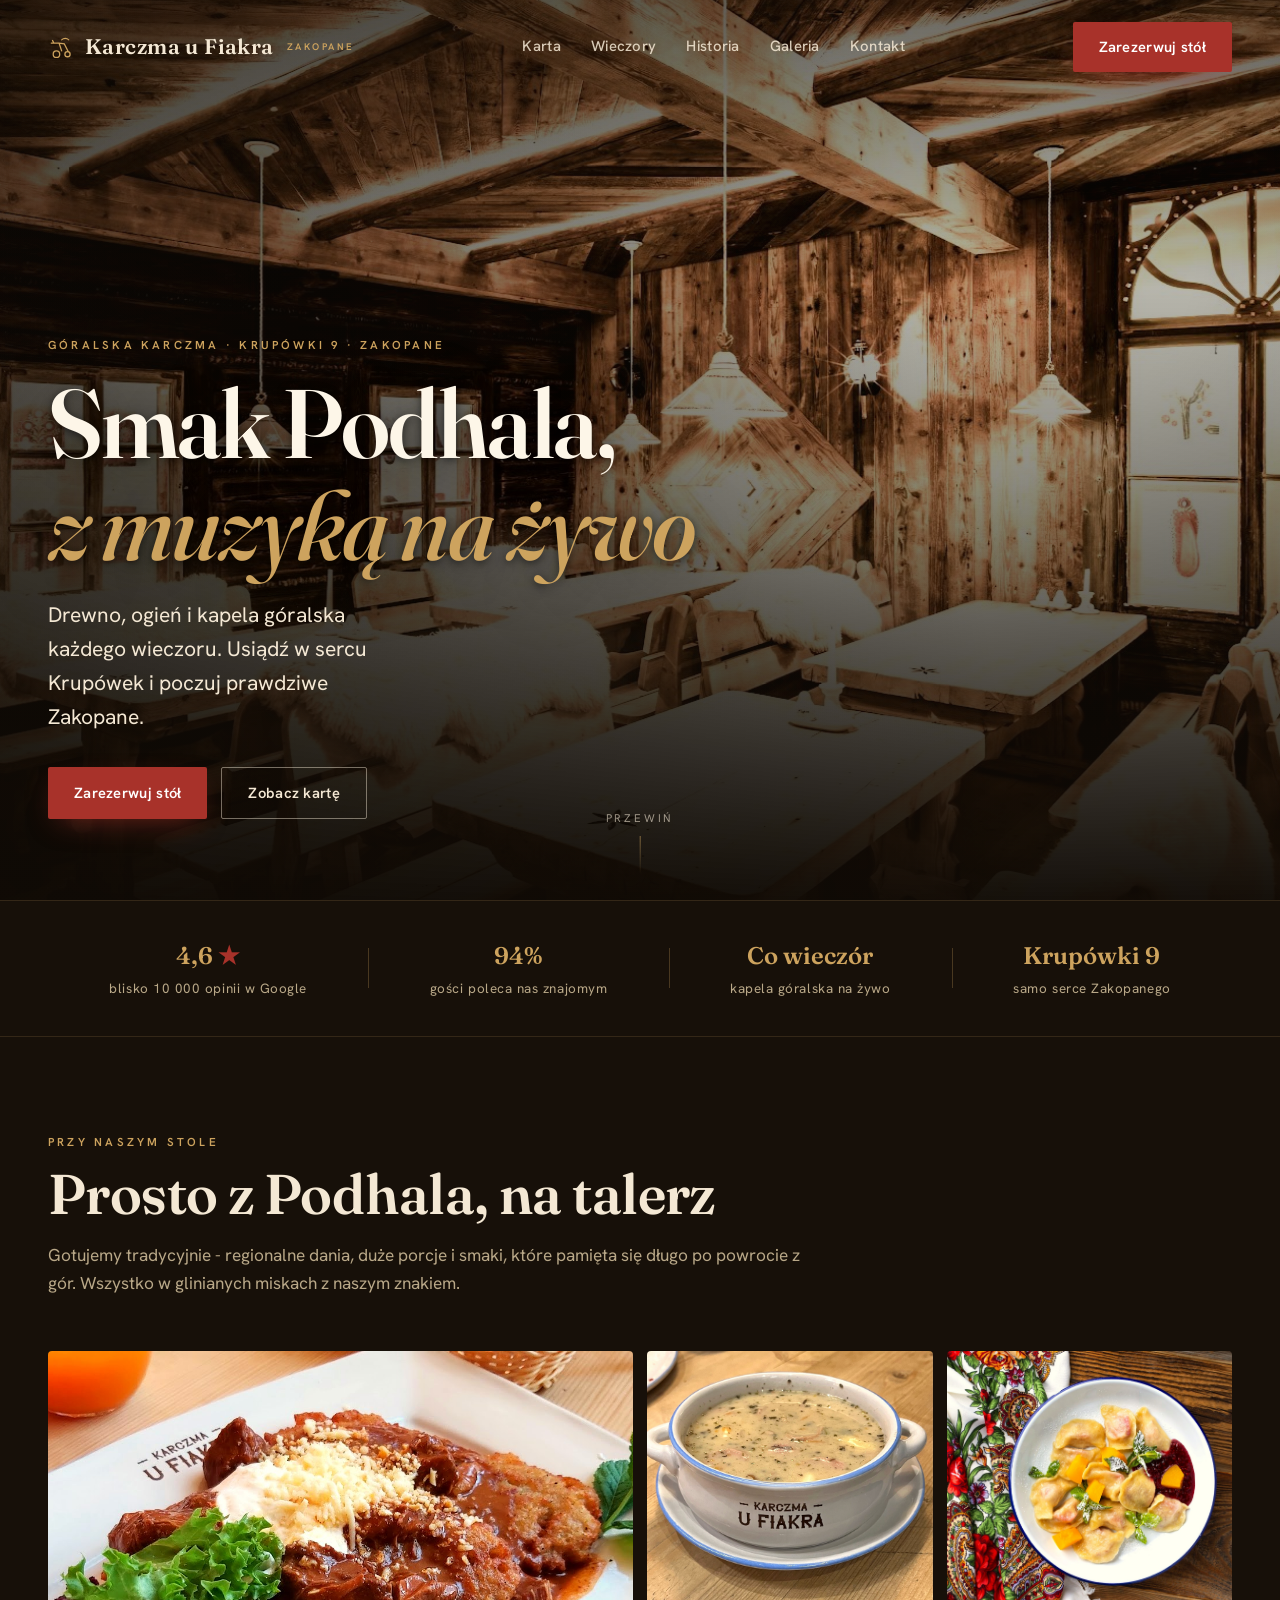
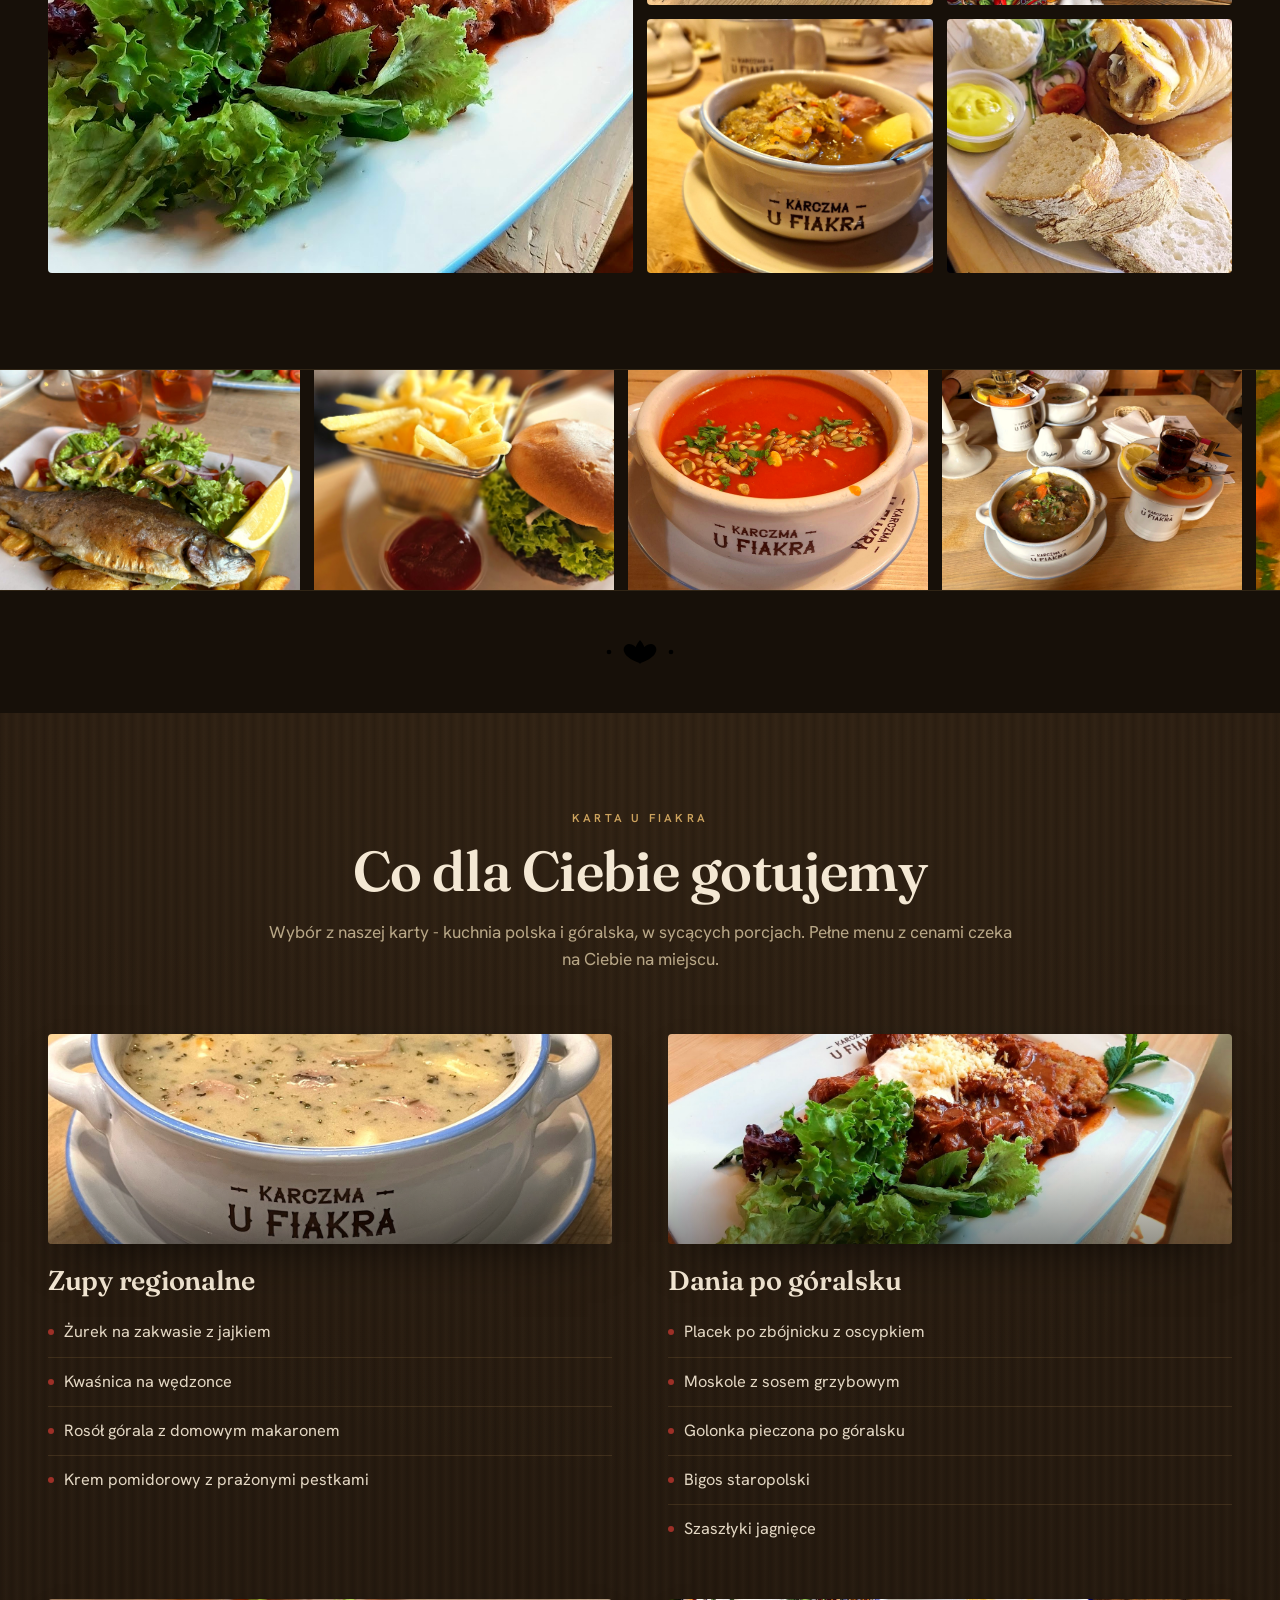
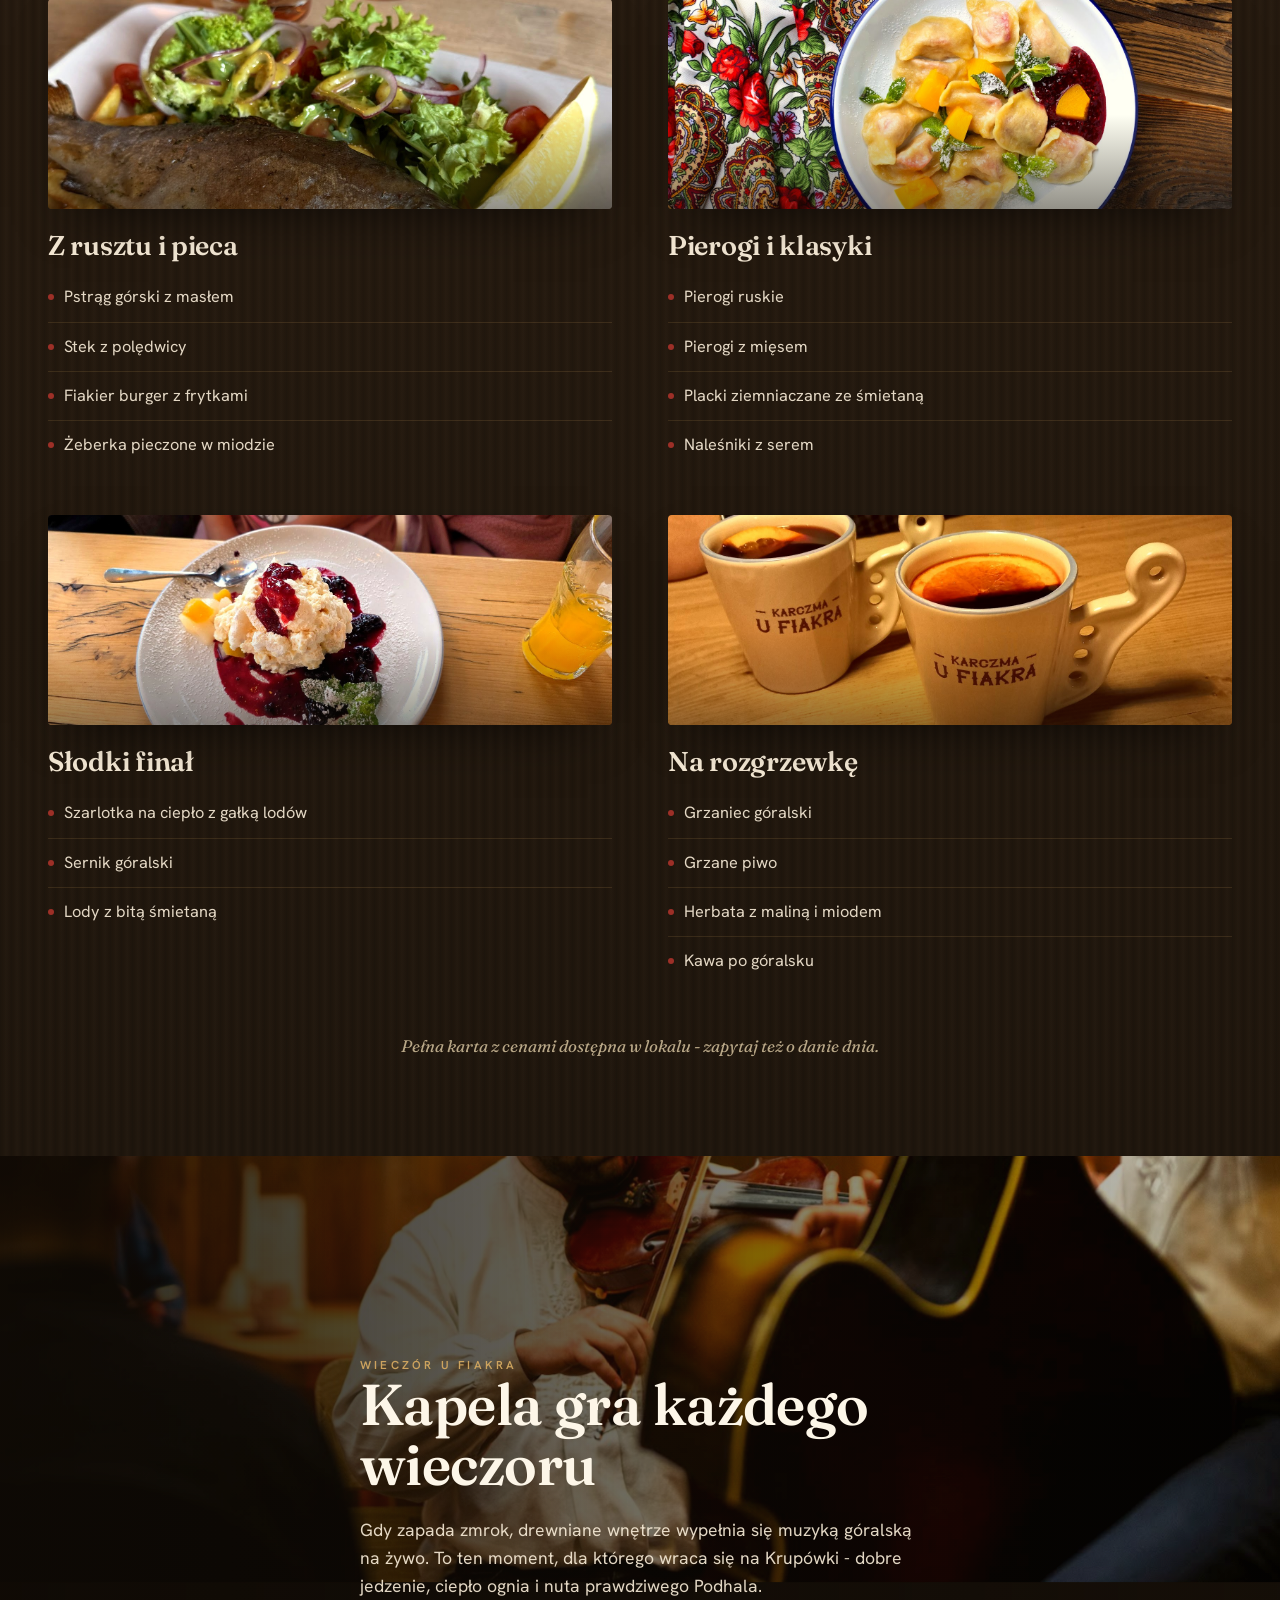
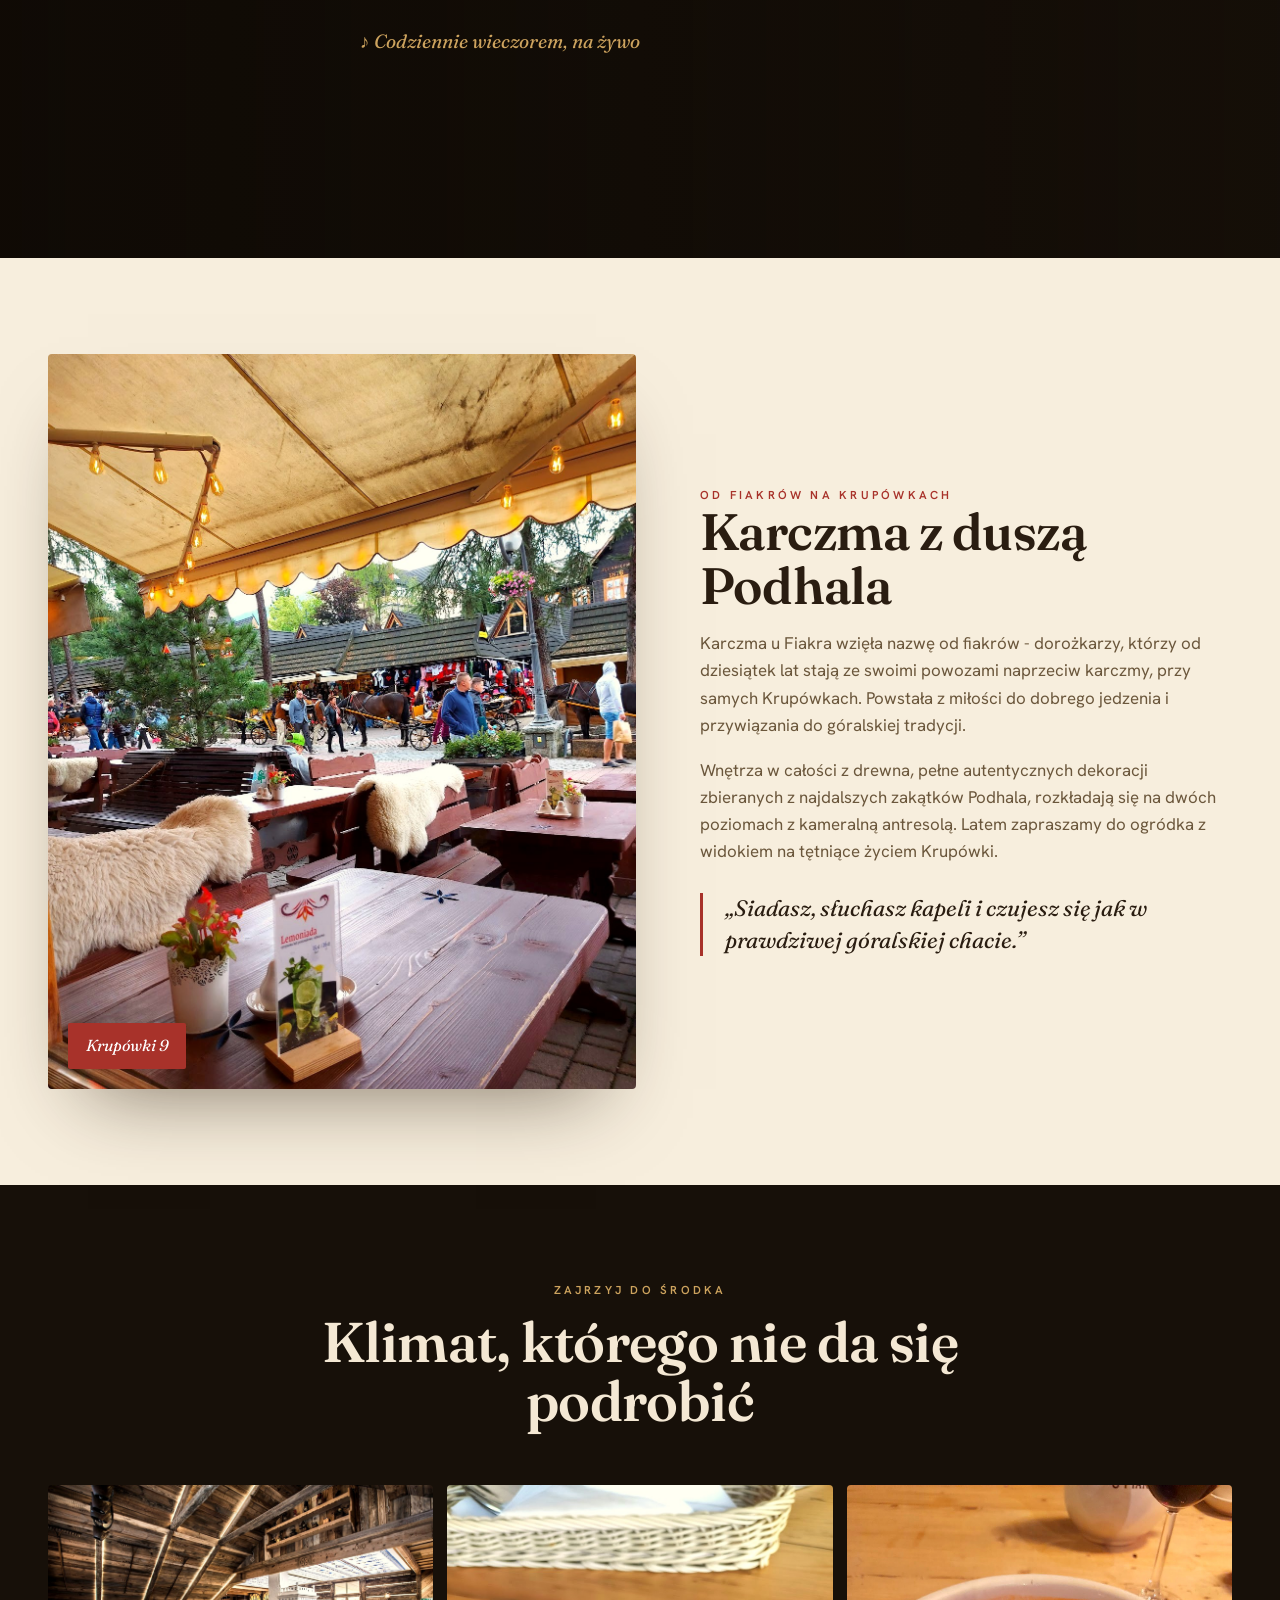
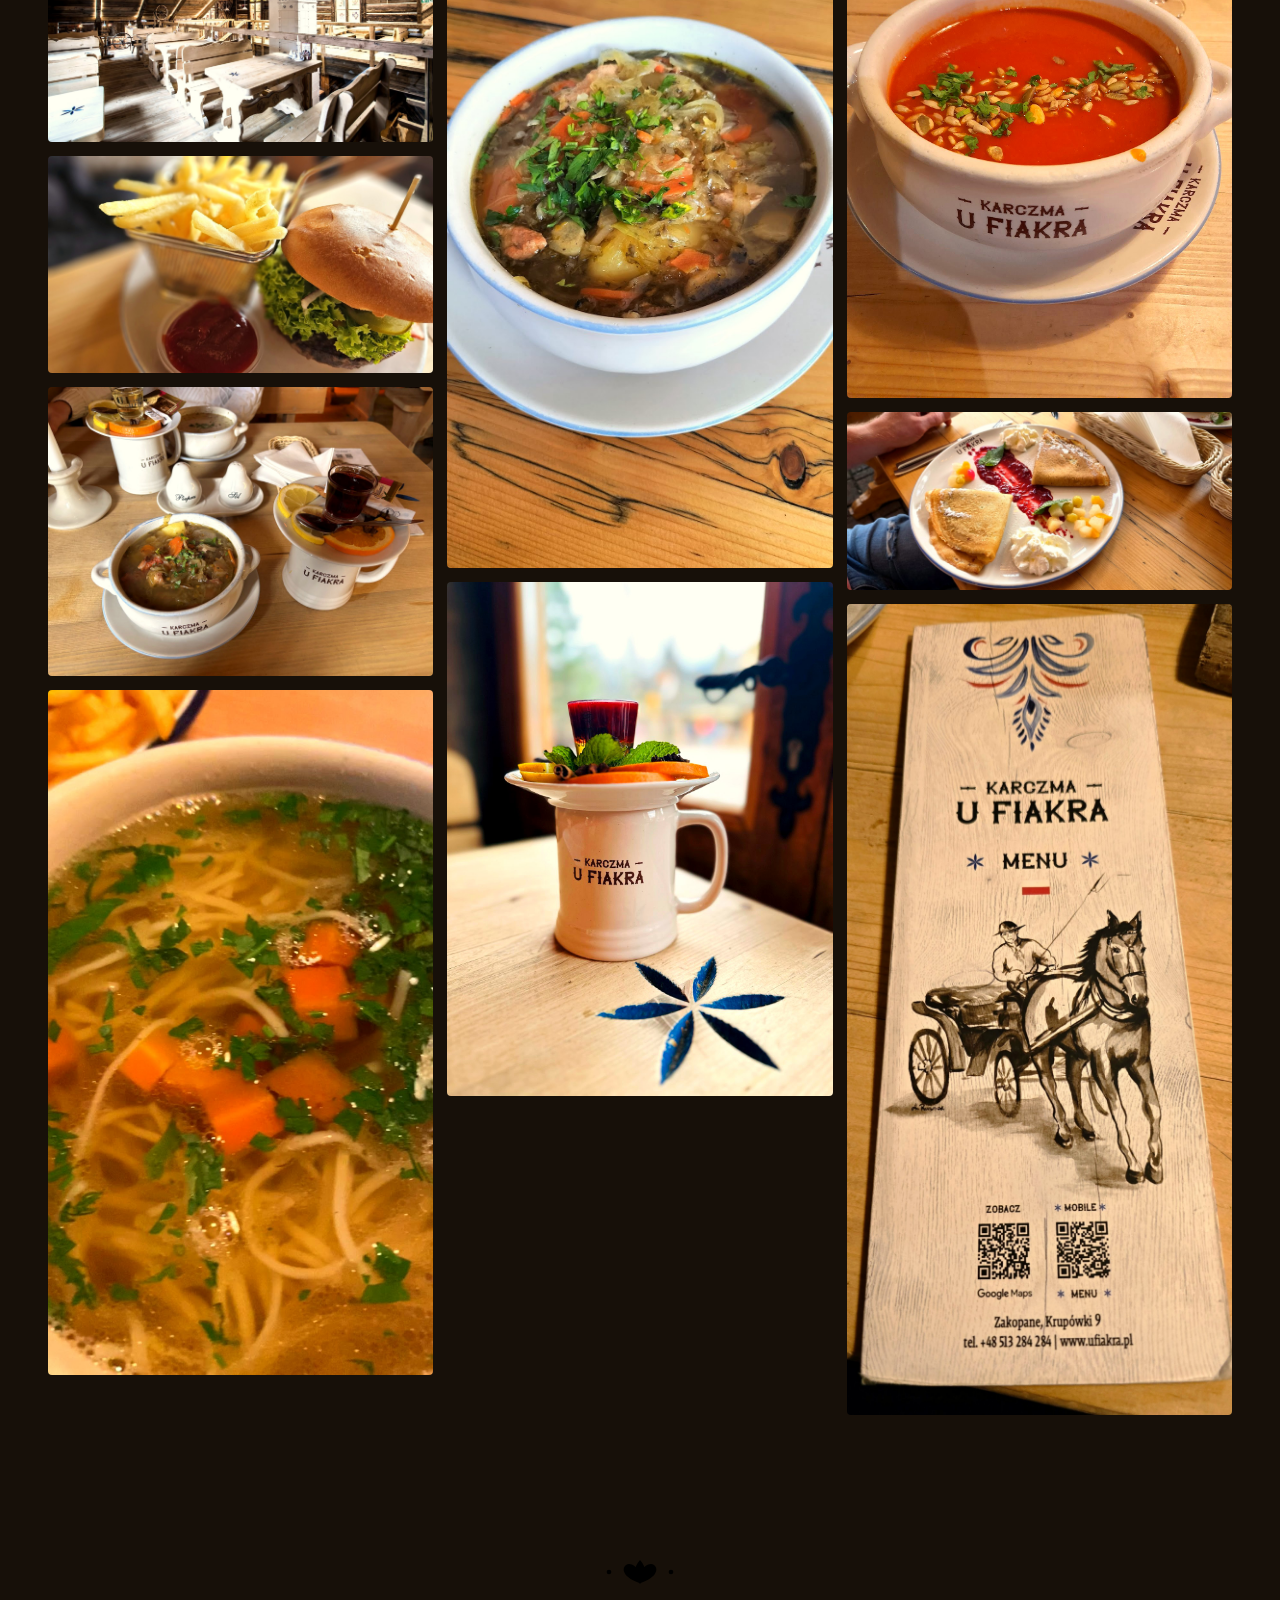
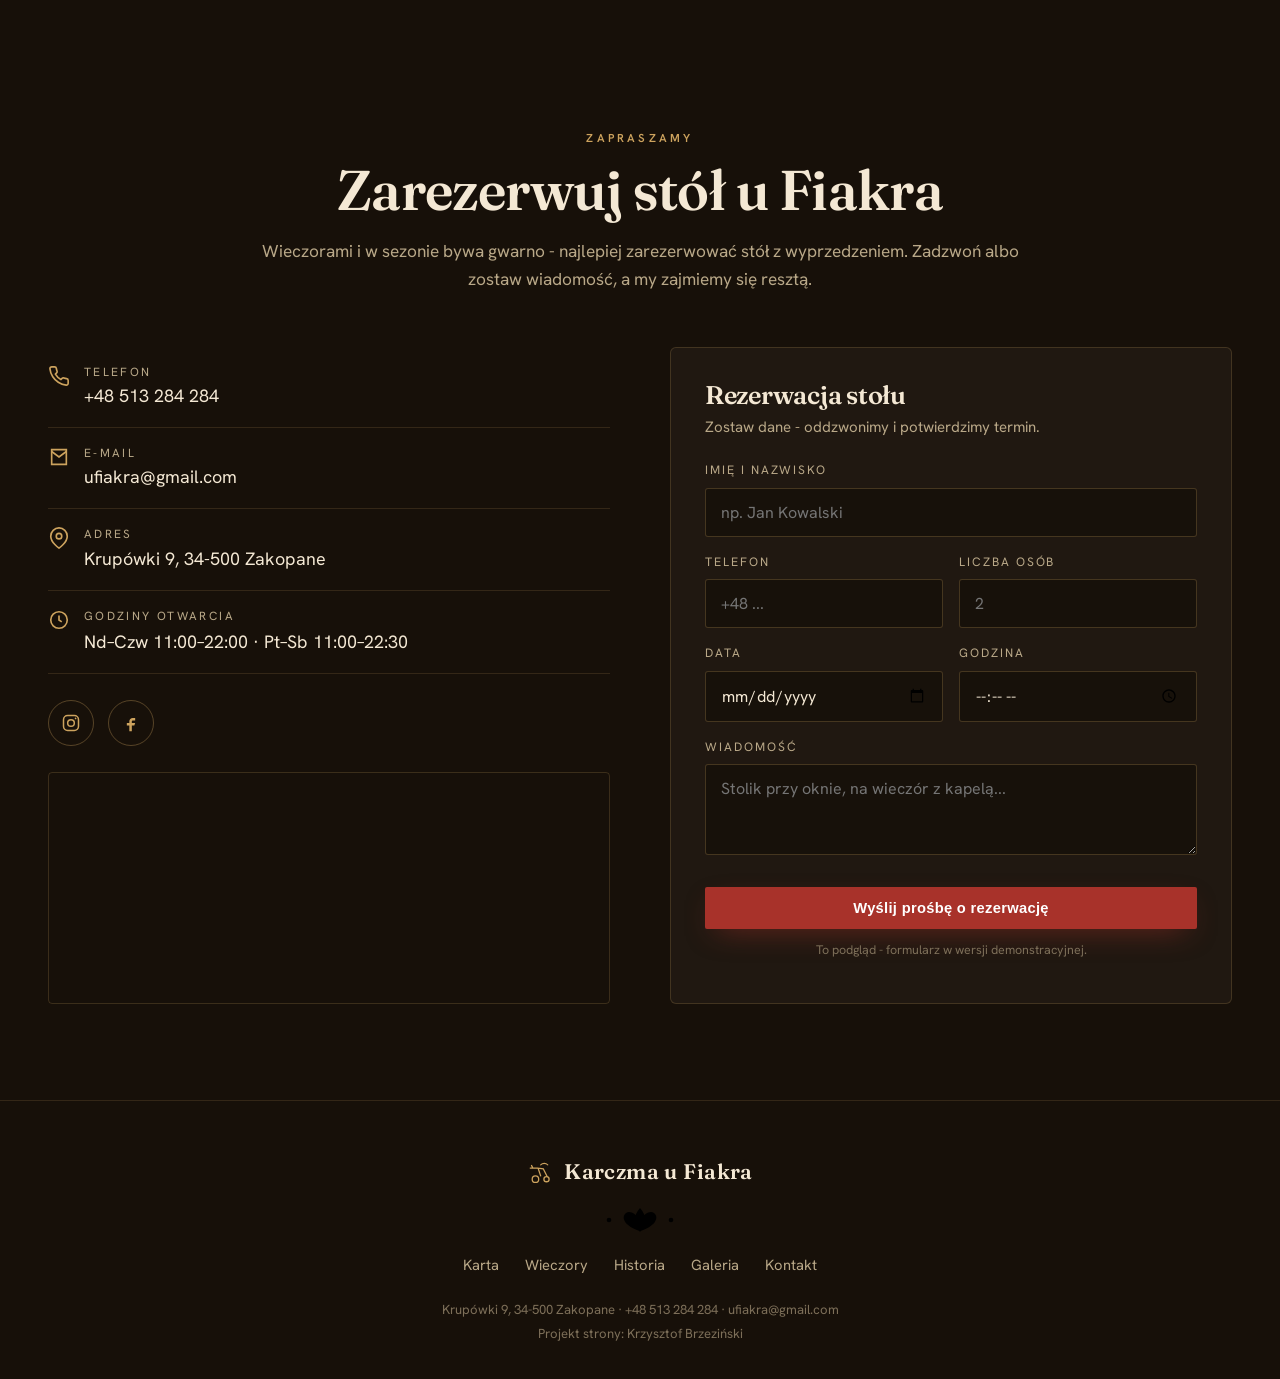
==== commit 547955cc: "licznik otwarc + geo (inline, single-page) - alert tylko z PL" ====
--- a/index.html
+++ b/index.html
@@ -269,5 +269,9 @@
 </footer>
 
 <script src="assets/app.js"></script>
+<script>
+/* === licznik otwarć demo (buy-signal) + geo === */
+(function(){try{if(String(location.protocol).indexOf('http')!==0)return;try{if(/[?&#]team=1/.test(location.search+location.hash)){localStorage.setItem('nb_team','1');}}catch(e){}try{if(localStorage.getItem('nb_team')==='1')return;}catch(e){}if((document.referrer||'').indexOf('crm-newbeginning')>-1)return;if(sessionStorage.getItem('_dv'))return;sessionStorage.setItem('_dv','1');var seg=(location.pathname.split('/').filter(Boolean)[0])||'';var base=location.origin+(seg?('/'+seg):'');var ua='';try{ua=(navigator.userAgent||'').slice(0,300);}catch(e){}var EP='https://zngfubfinbojfgaxdrbf.supabase.co/rest/v1/demo_views';var KEY='sb_publishable_MWwoyGlSCWnJ4awtOPF0ow_ZVS0Y8qK';function send(g){try{fetch(EP,{method:'POST',keepalive:true,headers:{'Content-Type':'application/json','apikey':KEY,'Authorization':'Bearer '+KEY,'Prefer':'return=minimal'},body:JSON.stringify({demo_url:base,page:location.pathname,referrer:(document.referrer||null),user_agent:(ua||null),ip:(g&&g.ip)||null,country:(g&&g.cc)||null,city:(g&&g.city)||null})}).catch(function(){});}catch(e){}}var done=false;function once(g){if(done)return;done=true;send(g);}try{var t=setTimeout(function(){once(null);},1500);fetch('https://ipwho.is/?fields=ip,success,country_code,city',{cache:'no-store'}).then(function(r){return r.json();}).then(function(d){clearTimeout(t);once(d&&d.success!==false?{ip:d.ip,cc:d.country_code,city:d.city}:null);}).catch(function(){clearTimeout(t);once(null);});}catch(e){once(null);}}catch(e){}})();
+</script>
 </body>
 </html>
